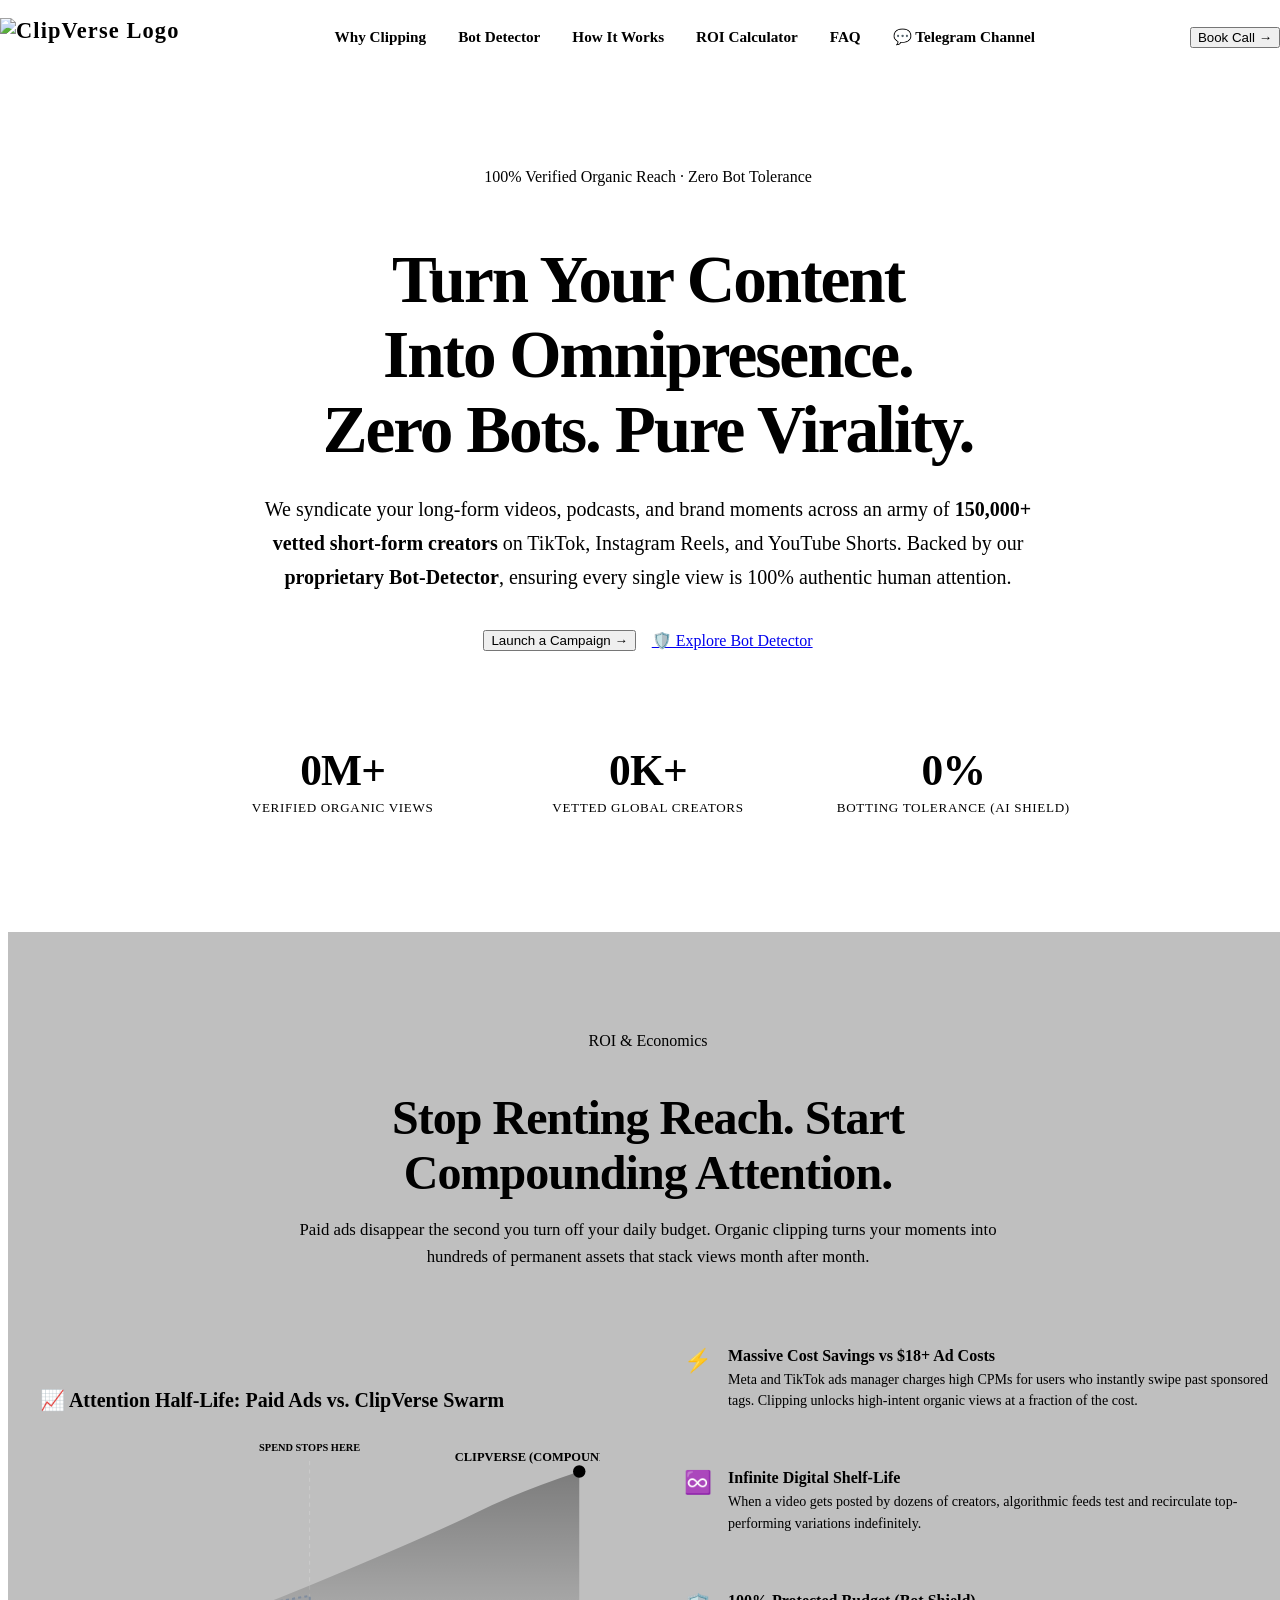
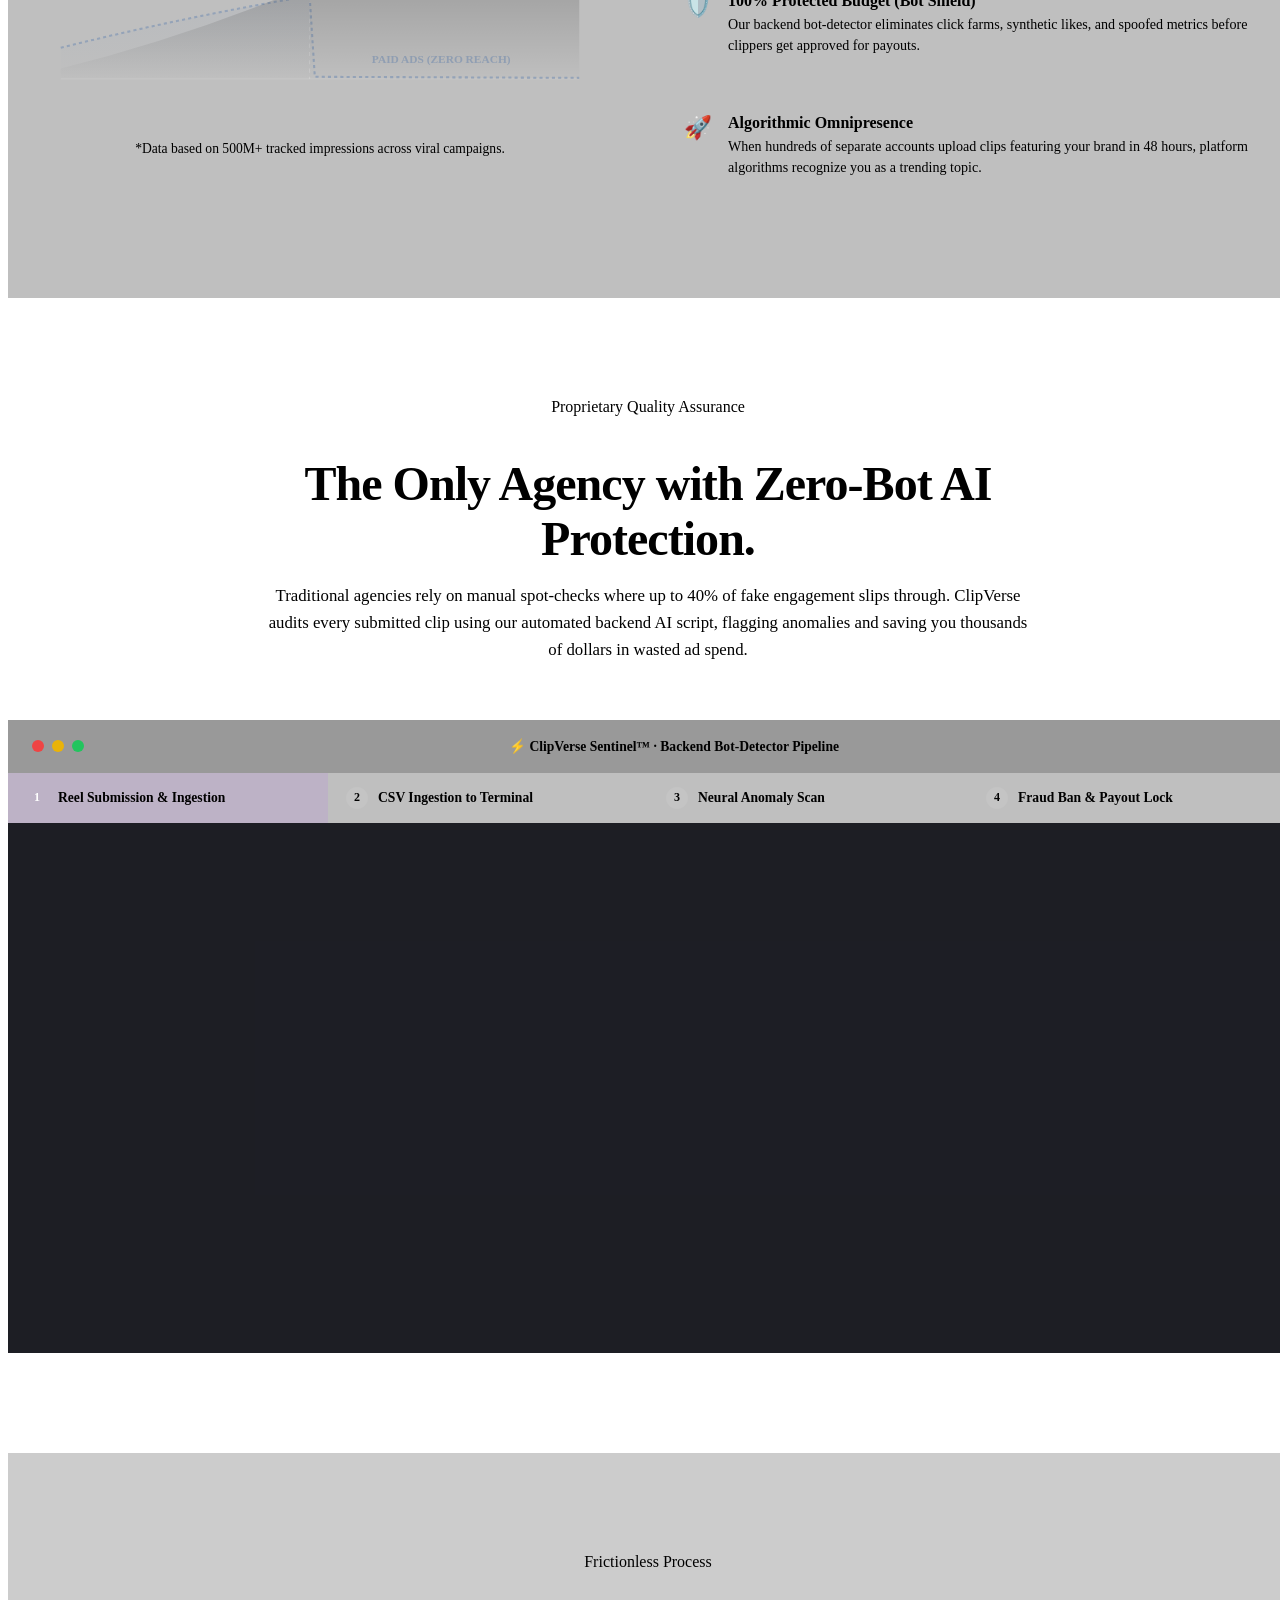
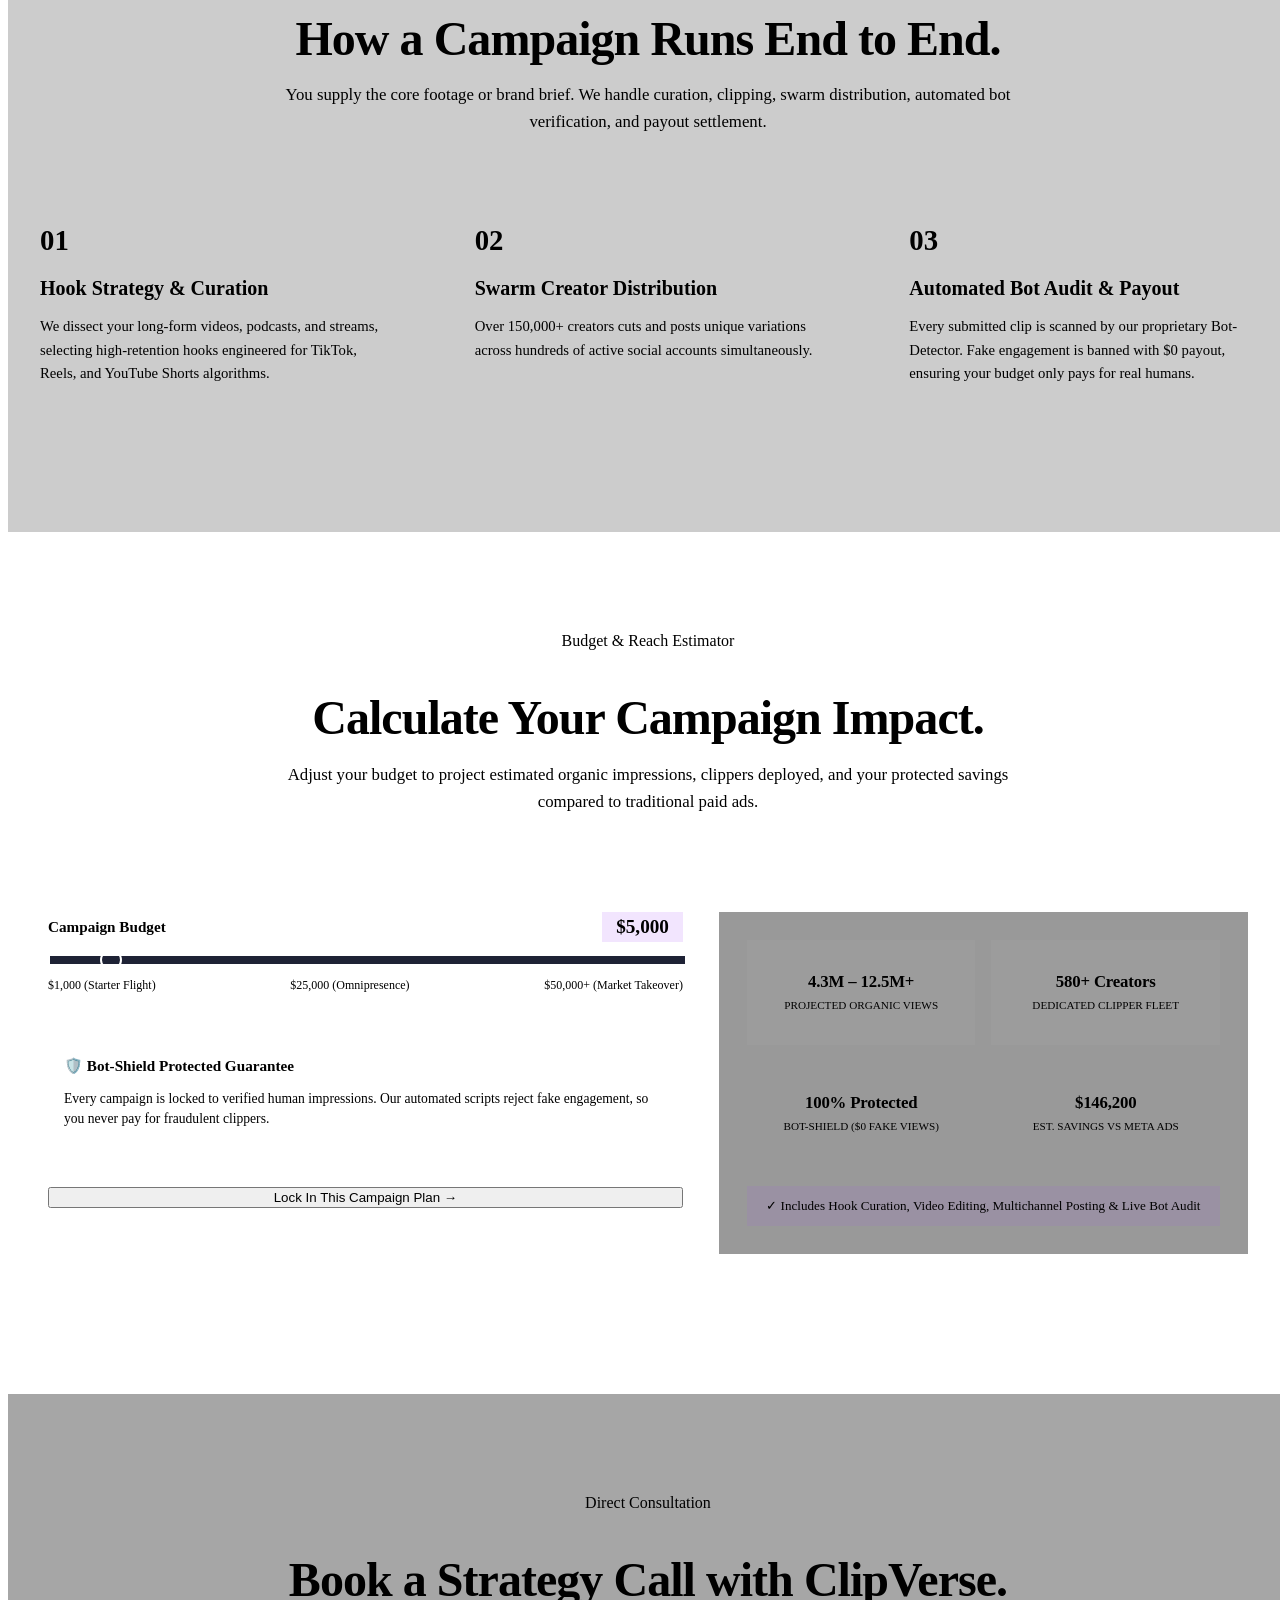
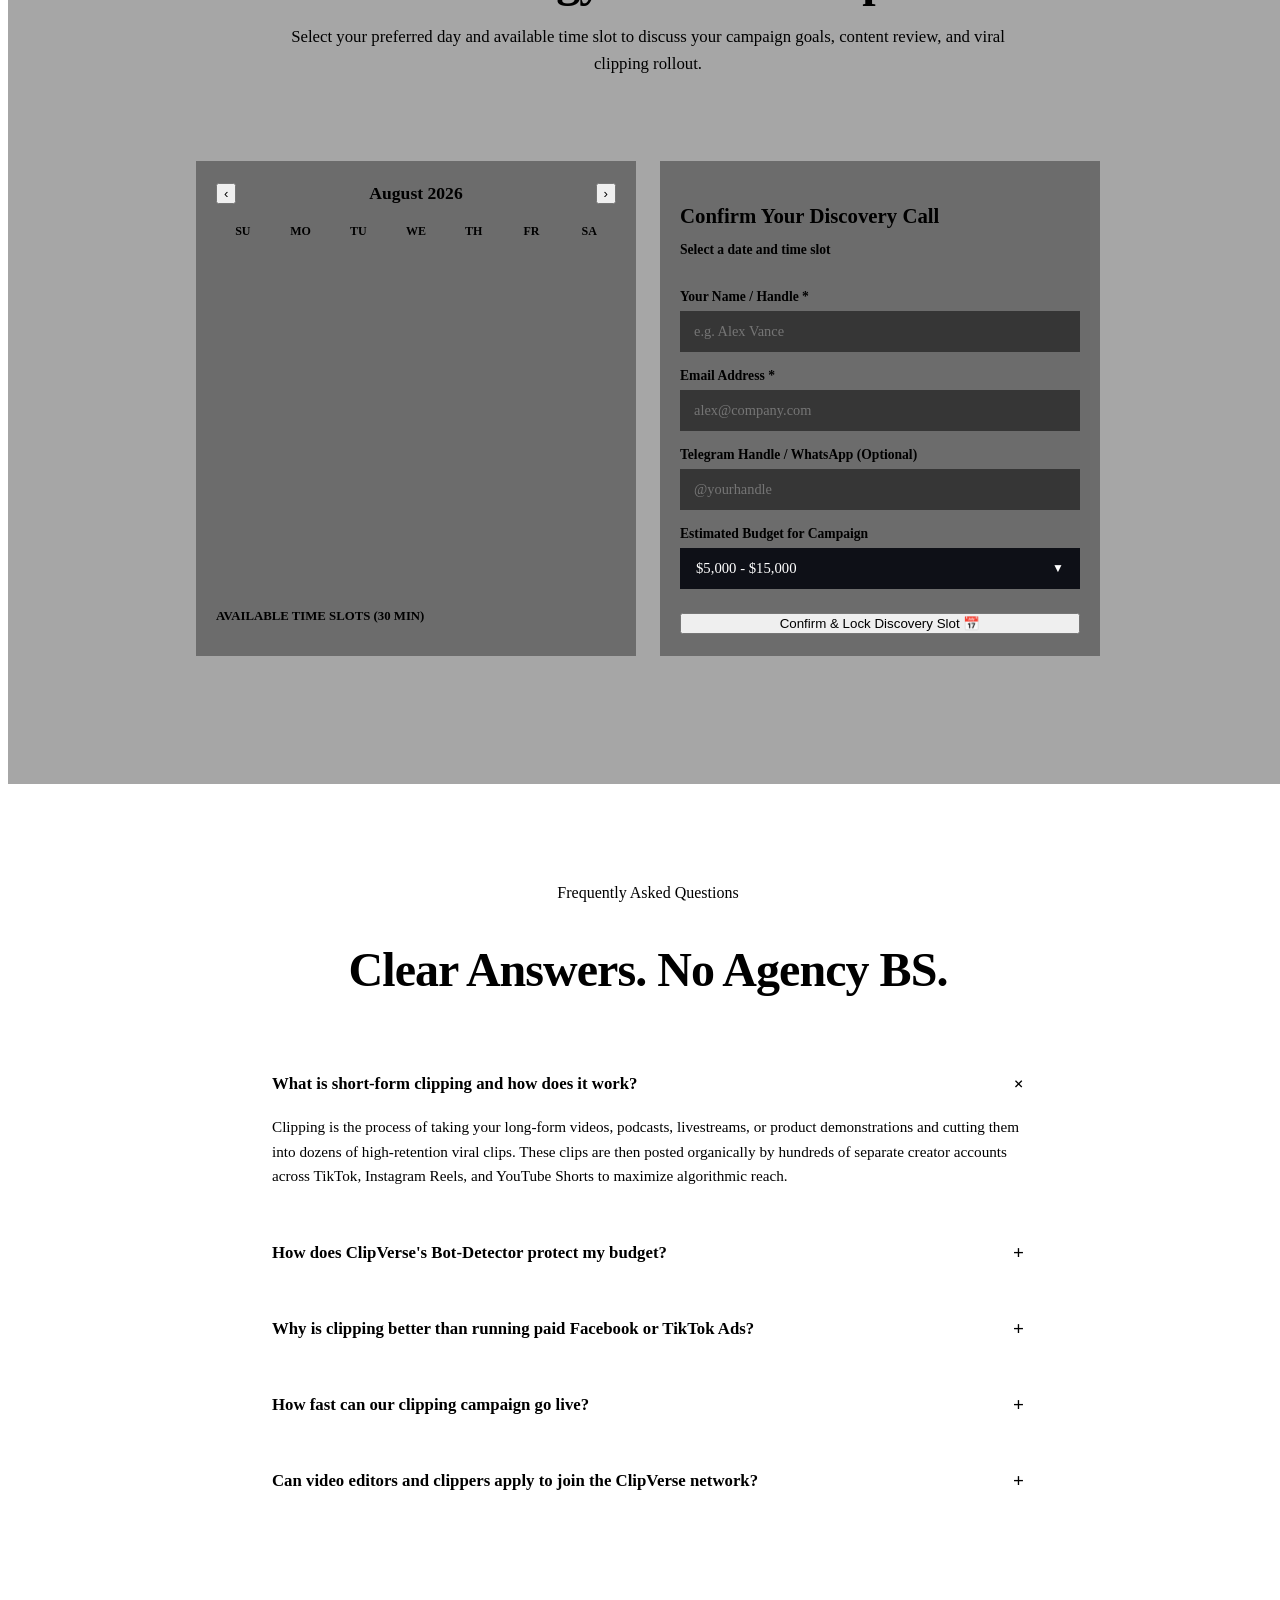
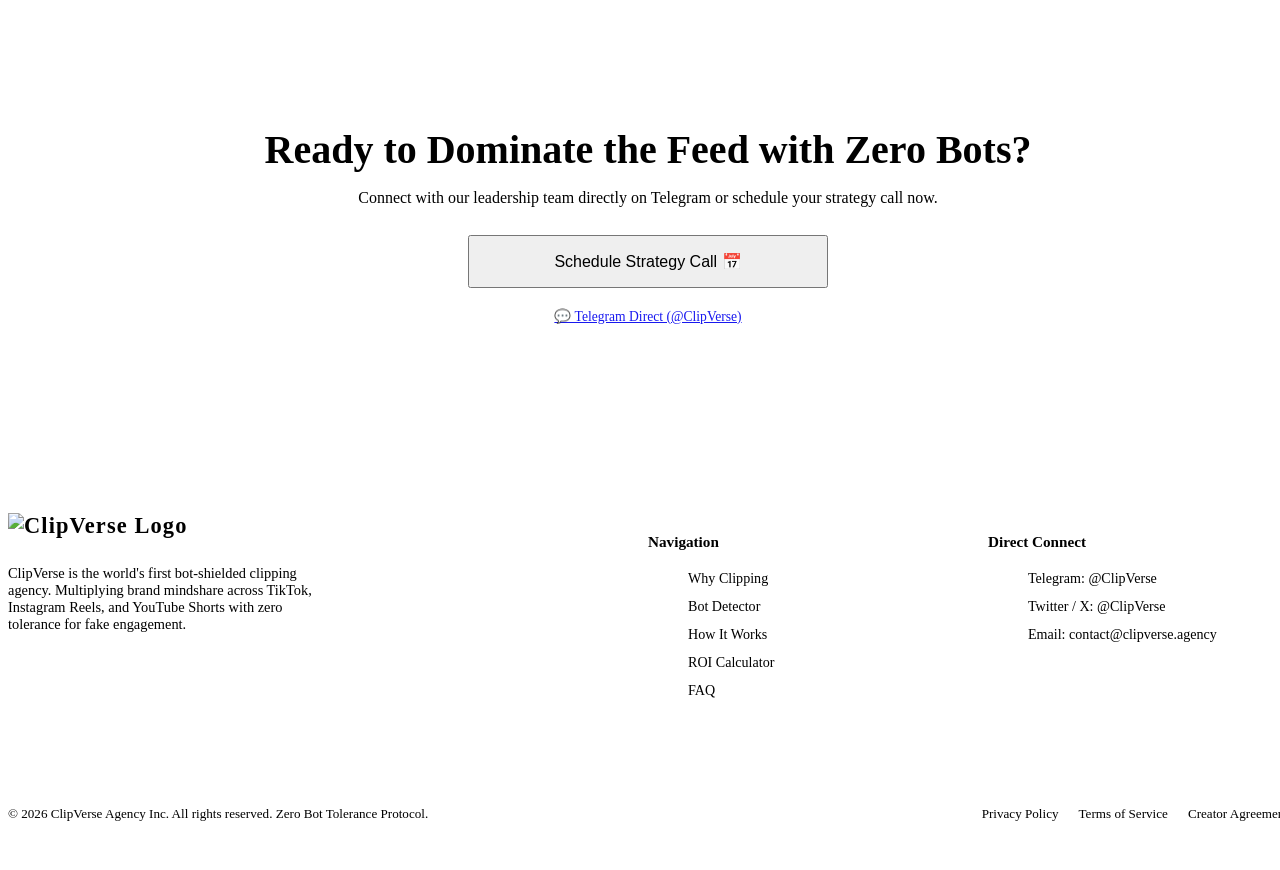
==== index.html @ fdb836ec "Desktop and IphoneSe responsive done." ====
<!DOCTYPE html>
<html lang="en" data-theme="violet">
<head>
  <meta charset="UTF-8">
  <meta name="viewport" content="width=device-width, initial-scale=1.0">
  <title>ClipVerse | Short-Form Clipping Agency · Zero Bot Tolerance</title>
  <meta name="description" content="ClipVerse is a premier short-form clipping agency distributing content at scale across 150,000+ creators. Backed by our automated Bot-Detector for 100% real organic reach.">
  <meta name="keywords" content="clipping agency, TikTok clipping, Instagram Reels clipping, short-form video marketing, viral content distribution, bot detector, ClipVerse">
  <link rel="icon" type="image/svg+xml" href="assets/favicon.svg">
  
  <!-- Open Graph / Social Meta -->
  <meta property="og:type" content="website">
  <meta property="og:title" content="ClipVerse | Short-Form Clipping Agency">
  <meta property="og:description" content="Scale your brand across millions of organic views on TikTok, Reels & Shorts. Zero bot tolerance with automated AI detection.">
  <meta property="og:image" content="assets/logo-clipverse-violet.svg">

  <!-- Stylesheets -->
  <link rel="stylesheet" href="css/main.css">
  <link rel="stylesheet" href="css/themes.css">
  <link rel="stylesheet" href="css/components.css">
  <link rel="stylesheet" href="css/responsive.css">

  <!-- Schema.org Structured Data -->
  <script type="application/ld+json">
  {
    "@context": "https://schema.org",
    "@type": "Organization",
    "name": "ClipVerse",
    "url": "https://clipverse.agency",
    "logo": "https://clipverse.agency/assets/logo-clipverse-violet.svg",
    "description": "Short-form video clipping agency powered by automated bot-detection algorithms.",
    "sameAs": [
      "https://t.me/ClipVerse",
      "https://x.com/ClipVerseAgency"
    ]
  }
  </script>
</head>
<body>

  <!-- Ambient Backdrop -->
  <div class="ambient-mesh" aria-hidden="true"></div>
  <div class="ambient-grid" aria-hidden="true"></div>

  <!-- Header & Navigation -->
  <header id="mainHeader" class="header">
    <div class="container nav-container">
      <a href="#top" class="brand-logo">
        <img src="assets/logo-clipverse-violet.svg" alt="ClipVerse Logo">
      </a>

      <!-- Desktop Nav Links -->
      <nav id="navLinks" class="nav-links">
        <a href="#why-clipping" class="nav-link">Why Clipping</a>
        <a href="#bot-detector" class="nav-link">Bot Detector</a>
        <a href="#how-it-works" class="nav-link">How It Works</a>
        <a href="#calculator" class="nav-link">ROI Calculator</a>
        <a href="#faq" class="nav-link">FAQ</a>
        <a href="https://t.me/ClipVerse" target="_blank" rel="noopener noreferrer" class="nav-link" style="color:var(--accent-light);">💬 Telegram Channel</a>
      </nav>

      <!-- Nav Actions -->
      <div class="nav-actions">
        <button type="button" class="btn btn-primary btn-sm open-scheduler-btn">
          <span>Book Call →</span>
        </button>

        <button id="mobileToggle" class="mobile-toggle" aria-label="Toggle navigation menu">☰</button>
      </div>
    </div>
  </header>

  <!-- Main Content -->
  <main id="top">

    <!-- 1. Hero Section -->
    <section class="hero-section">
      <div class="container hero-content">
        <div class="hero-eyebrow reveal">
          <span class="badge badge-bot-shield">
            <span class="pulse-dot"></span> 100% Verified Organic Reach · Zero Bot Tolerance
          </span>
        </div>

        <h1 class="hero-title reveal">
          Turn Your Content Into <span class="text-gradient">Omnipresence.</span><br>
          Zero Bots. Pure Virality.
        </h1>

        <p class="hero-subhead reveal">
          We syndicate your long-form videos, podcasts, and brand moments across an army of <strong>150,000+ vetted short-form creators</strong> on TikTok, Instagram Reels, and YouTube Shorts. Backed by our <strong>proprietary Bot-Detector</strong>, ensuring every single view is 100% authentic human attention.
        </p>

        <div class="hero-ctas reveal">
          <button type="button" class="btn btn-primary btn-lg open-scheduler-btn">
            <span>Launch a Campaign →</span>
          </button>
          <a href="#bot-detector" class="btn btn-secondary btn-lg">
            <span>🛡️ Explore Bot Detector</span>
          </a>
        </div>

        <!-- Live Metrics Strip -->
        <div class="stats-strip reveal">
          <div class="stat-item">
            <div class="stat-val" data-counter="500" data-suffix="M+">0M+</div>
            <div class="stat-lbl">Verified Organic Views</div>
          </div>
          <div class="stat-item">
            <div class="stat-val" data-counter="150" data-suffix="K+">0K+</div>
            <div class="stat-lbl">Vetted Global Creators</div>
          </div>
          <div class="stat-item">
            <div class="stat-val" style="color:var(--status-real);">0%</div>
            <div class="stat-lbl">Botting Tolerance (AI Shield)</div>
          </div>
        </div>
      </div>
    </section>

    <!-- 2. Why Clipping vs Paid Ads Compounding Comparison -->
    <section id="why-clipping" class="section" style="background: rgba(0, 0, 0, 0.25);">
      <div class="container">
        <div class="section-head reveal">
          <div class="section-eyebrow">
            <span class="badge badge-primary">ROI & Economics</span>
          </div>
          <h2 class="section-title">
            Stop Renting Reach. <span class="text-gradient">Start Compounding Attention.</span>
          </h2>
          <p class="section-desc">
            Paid ads disappear the second you turn off your daily budget. Organic clipping turns your moments into hundreds of permanent assets that stack views month after month.
          </p>
        </div>

        <div class="comparison-grid">
          <!-- Interactive SVG Chart -->
          <div class="glass-card comp-chart-card reveal">
            <h3 style="font-family:var(--font-display); font-size:1.25rem; margin-bottom:18px;">
              📈 Attention Half-Life: Paid Ads vs. ClipVerse Swarm
            </h3>
            
            <svg viewBox="0 0 540 280" width="100%" height="auto" aria-label="Clipping compounds over time while paid ads drop to zero after spend stops">
              <defs>
                <linearGradient id="chartClipGrad" x1="0" y1="0" x2="0" y2="1">
                  <stop offset="0%" stop-color="var(--accent-primary)" stop-opacity="0.35"/>
                  <stop offset="100%" stop-color="var(--accent-primary)" stop-opacity="0"/>
                </linearGradient>
                <linearGradient id="chartAdsGrad" x1="0" y1="0" x2="0" y2="1">
                  <stop offset="0%" stop-color="#94a3b8" stop-opacity="0.15"/>
                  <stop offset="100%" stop-color="#94a3b8" stop-opacity="0"/>
                </linearGradient>
              </defs>

              <!-- Grid line -->
              <line x1="20" y1="240" x2="520" y2="240" stroke="rgba(255,255,255,0.1)" stroke-width="1"/>
              
              <!-- Spend Stops Milestone -->
              <line x1="260" y1="30" x2="260" y2="240" stroke="rgba(255,255,255,0.2)" stroke-width="1" stroke-dasharray="4 4"/>
              <text x="260" y="20" text-anchor="middle" fill="var(--text-muted)" font-family="JetBrains Mono" font-size="10" font-weight="700">SPEND STOPS HERE</text>

              <!-- Paid Ads Path (Cliff Dropoff) -->
              <path d="M 20 210 Q 140 180 260 160 L 265 238 L 520 239" fill="none" stroke="#94a3b8" stroke-width="2" stroke-dasharray="3 3"/>
              <path d="M 20 240 L 20 210 Q 140 180 260 160 L 265 238 L 520 239 L 520 240 Z" fill="url(#chartAdsGrad)"/>
              <text x="320" y="225" fill="#94a3b8" font-family="JetBrains Mono" font-size="11" font-weight="700">PAID ADS (ZERO REACH)</text>

              <!-- ClipVerse Compounding Path -->
              <path d="M 20 230 Q 140 200 260 150 T 420 80 T 520 40" fill="none" stroke="var(--accent-light)" stroke-width="3.5" stroke-linecap="round"/>
              <path d="M 20 240 L 20 230 Q 140 200 260 150 T 420 80 T 520 40 L 520 240 Z" fill="url(#chartClipGrad)"/>
              <circle cx="520" cy="40" r="6" fill="var(--accent-light)"/>
              <text x="400" y="30" fill="var(--accent-light)" font-family="JetBrains Mono" font-size="12" font-weight="800">CLIPVERSE (COMPOUNDING)</text>
            </svg>

            <div style="margin-top:16px; font-size:0.85rem; color:var(--text-muted); text-align:center;">
              *Data based on 500M+ tracked impressions across viral campaigns.
            </div>
          </div>

          <!-- Feature Breakdown Points with Smooth Hover Effects -->
          <div class="comp-points-list reveal">
            <div class="comp-point-item">
              <div class="comp-point-icon">⚡</div>
              <div>
                <div class="comp-point-title">Massive Cost Savings vs $18+ Ad Costs</div>
                <div class="comp-point-desc">Meta and TikTok ads manager charges high CPMs for users who instantly swipe past sponsored tags. Clipping unlocks high-intent organic views at a fraction of the cost.</div>
              </div>
            </div>

            <div class="comp-point-item">
              <div class="comp-point-icon">♾️</div>
              <div>
                <div class="comp-point-title">Infinite Digital Shelf-Life</div>
                <div class="comp-point-desc">When a video gets posted by dozens of creators, algorithmic feeds test and recirculate top-performing variations indefinitely.</div>
              </div>
            </div>

            <div class="comp-point-item">
              <div class="comp-point-icon">🛡️</div>
              <div>
                <div class="comp-point-title">100% Protected Budget (Bot Shield)</div>
                <div class="comp-point-desc">Our backend bot-detector eliminates click farms, synthetic likes, and spoofed metrics before clippers get approved for payouts.</div>
              </div>
            </div>

            <div class="comp-point-item">
              <div class="comp-point-icon">🚀</div>
              <div>
                <div class="comp-point-title">Algorithmic Omnipresence</div>
                <div class="comp-point-desc">When hundreds of separate accounts upload clips featuring your brand in 48 hours, platform algorithms recognize you as a trending topic.</div>
              </div>
            </div>
          </div>
        </div>
      </div>
    </section>

    <!-- 3. Proprietary Bot-Detector Backend Pipeline Showcase -->
    <section id="bot-detector" class="section">
      <div class="container">
        <div class="section-head reveal">
          <div class="section-eyebrow">
            <span class="badge badge-primary">Proprietary Quality Assurance</span>
          </div>
          <h2 class="section-title">
            The Only Agency with <span class="text-gradient">Zero-Bot AI Protection.</span>
          </h2>
          <p class="section-desc">
            Traditional agencies rely on manual spot-checks where up to 40% of fake engagement slips through. ClipVerse audits every submitted clip using our automated backend AI script, flagging anomalies and saving you thousands of dollars in wasted ad spend.
          </p>
        </div>

        <!-- Interactive Backend Pipeline Visualizer Box -->
        <div class="bot-showcase-container reveal">
          <div class="showcase-header">
            <div class="window-dots">
              <span class="dot dot-red"></span>
              <span class="dot dot-yellow"></span>
              <span class="dot dot-green"></span>
            </div>

            <div style="font-family:var(--font-mono); font-size:0.85rem; font-weight:700; color:var(--text-muted);">
              ⚡ ClipVerse Sentinel™ · Backend Bot-Detector Pipeline
            </div>
            <div></div>
          </div>

          <!-- Step Progression Bar -->
          <div class="pipeline-steps-bar">
            <div class="step-node active" data-step="1">
              <span class="step-num">1</span>
              <span>Reel Submission & Ingestion</span>
            </div>
            <div class="step-node" data-step="2">
              <span class="step-num">2</span>
              <span>CSV Ingestion to Terminal</span>
            </div>
            <div class="step-node" data-step="3">
              <span class="step-num">3</span>
              <span>Neural Anomaly Scan</span>
            </div>
            <div class="step-node" data-step="4">
              <span class="step-num">4</span>
              <span>Fraud Ban & Payout Lock</span>
            </div>
          </div>

          <!-- Active Pipeline Viewport (Autoplay Engine: 3.5s / 5.5s) -->
          <div id="pipelineViewport" class="pipeline-viewport">
            <!-- Injected by js/bot-pipeline-demo.js -->
          </div>
        </div>
      </div>
    </section>

    <!-- 4. How It Works (3-Step Clear Funnel) -->
    <section id="how-it-works" class="section" style="background: rgba(0, 0, 0, 0.2);">
      <div class="container">
        <div class="section-head reveal">
          <div class="section-eyebrow">
            <span class="badge badge-primary">Frictionless Process</span>
          </div>
          <h2 class="section-title">
            How a Campaign <span class="text-gradient">Runs End to End.</span>
          </h2>
          <p class="section-desc">
            You supply the core footage or brand brief. We handle curation, clipping, swarm distribution, automated bot verification, and payout settlement.
          </p>
        </div>

        <div style="display:grid; grid-template-columns:repeat(auto-fit, minmax(280px, 1fr)); gap:24px;" class="reveal">
          <div class="glass-card" style="padding:32px;">
            <div style="font-family:var(--font-mono); font-size:1.8rem; font-weight:900; color:var(--accent-light); margin-bottom:14px;">01</div>
            <h3 style="font-family:var(--font-display); font-size:1.25rem; margin-bottom:10px;">Hook Strategy & Curation</h3>
            <p class="text-muted" style="font-size:0.92rem; line-height:1.6;">
              We dissect your long-form videos, podcasts, and streams, selecting high-retention hooks engineered for TikTok, Reels, and YouTube Shorts algorithms.
            </p>
          </div>

          <div class="glass-card" style="padding:32px;">
            <div style="font-family:var(--font-mono); font-size:1.8rem; font-weight:900; color:var(--accent-light); margin-bottom:14px;">02</div>
            <h3 style="font-family:var(--font-display); font-size:1.25rem; margin-bottom:10px;">Swarm Creator Distribution</h3>
            <p class="text-muted" style="font-size:0.92rem; line-height:1.6;">
              Over 150,000+ creators cuts and posts unique variations across hundreds of active social accounts simultaneously.
            </p>
          </div>

          <div class="glass-card" style="padding:32px;">
            <div style="font-family:var(--font-mono); font-size:1.8rem; font-weight:900; color:var(--status-real); margin-bottom:14px;">03</div>
            <h3 style="font-family:var(--font-display); font-size:1.25rem; margin-bottom:10px;">Automated Bot Audit & Payout</h3>
            <p class="text-muted" style="font-size:0.92rem; line-height:1.6;">
              Every submitted clip is scanned by our proprietary Bot-Detector. Fake engagement is banned with $0 payout, ensuring your budget only pays for real humans.
            </p>
          </div>
        </div>
      </div>
    </section>

    <!-- 5. Interactive Campaign ROI & Fleet Calculator -->
    <section id="calculator" class="section">
      <div class="container">
        <div class="section-head reveal">
          <div class="section-eyebrow">
            <span class="badge badge-primary">Budget & Reach Estimator</span>
          </div>
          <h2 class="section-title">
            Calculate Your <span class="text-gradient">Campaign Impact.</span>
          </h2>
          <p class="section-desc">
            Adjust your budget to project estimated organic impressions, clippers deployed, and your protected savings compared to traditional paid ads.
          </p>
        </div>

        <div class="calculator-card reveal">
          <div class="calc-controls">
            <div class="slider-group">
              <div class="slider-label-row">
                <span class="slider-title">Campaign Budget</span>
                <span id="budgetValue" class="slider-val-bubble">$5,000</span>
              </div>
              <input type="range" id="budgetSlider" class="custom-range" min="1000" max="50000" step="500" value="5000">
              <div style="display:flex; justify-content:space-between; font-size:0.75rem; color:var(--text-dim); font-family:var(--font-mono);">
                <span>$1,000 (Starter Flight)</span>
                <span>$25,000 (Omnipresence)</span>
                <span>$50,000+ (Market Takeover)</span>
              </div>
            </div>

            <div style="padding:16px; background:rgba(255,255,255,0.02); border:1px solid var(--border-subtle); border-radius:var(--radius-md);">
              <h4 style="font-family:var(--font-display); font-size:0.95rem; margin-bottom:8px;">
                🛡️ Bot-Shield Protected Guarantee
              </h4>
              <p class="text-muted" style="font-size:0.85rem; line-height:1.5;">
                Every campaign is locked to verified human impressions. Our automated scripts reject fake engagement, so you never pay for fraudulent clippers.
              </p>
            </div>

            <button type="button" id="calcLockBtn" class="btn btn-primary btn-lg">
              <span>Lock In This Campaign Plan →</span>
            </button>
          </div>

          <!-- Dynamic Results Dashboard (No Layout Shift) -->
          <div class="calc-results-panel">
            <div class="calc-metrics-grid">
              <div class="calc-metric-box">
                <div id="calcMetricViews" class="calc-metric-val" style="color:var(--accent-light);">4.3M – 12.5M+</div>
                <div class="calc-metric-lbl">Projected Organic Views</div>
              </div>
              <div class="calc-metric-box">
                <div id="calcMetricCreators" class="calc-metric-val">580+ Creators</div>
                <div class="calc-metric-lbl">Dedicated Clipper Fleet</div>
              </div>
              <div class="calc-metric-box highlight">
                <div id="calcMetricProtection" class="calc-metric-val" style="color:var(--status-real);">100% Protected</div>
                <div class="calc-metric-lbl">Bot-Shield ($0 Fake Views)</div>
              </div>
              <div class="calc-metric-box highlight">
                <div id="calcMetricSavings" class="calc-metric-val" style="color:var(--status-real);">$146,200</div>
                <div class="calc-metric-lbl">Est. Savings vs Meta Ads</div>
              </div>
            </div>

            <div style="padding:12px 16px; background:rgba(168,85,247,0.1); border:1px solid var(--border-card); border-radius:var(--radius-sm); font-size:0.82rem; color:var(--accent-light); text-align:center; font-family:var(--font-mono);">
              ✓ Includes Hook Curation, Video Editing, Multichannel Posting & Live Bot Audit
            </div>
          </div>
        </div>
      </div>
    </section>

    <!-- 6. Customizable Strategy Meeting Scheduler -->
    <section id="scheduler" class="section" style="background: rgba(0, 0, 0, 0.35);">
      <div class="container">
        <div class="section-head reveal">
          <div class="section-eyebrow">
            <span class="badge badge-primary">Direct Consultation</span>
          </div>
          <h2 class="section-title">
            Book a Strategy Call with <span class="text-gradient">ClipVerse.</span>
          </h2>
          <p class="section-desc">
            Select your preferred day and available time slot to discuss your campaign goals, content review, and viral clipping rollout.
          </p>
        </div>

        <div class="scheduler-wrapper allow-overflow reveal">
          <!-- Calendar & Slots -->
          <div class="calendar-card">
            <!-- Step 1: Select Date -->
            <div id="pageDateStep" class="wizard-step">
              <div class="step-indicator-mob">
                <span class="badge badge-primary">Step 1 of 3: Select Date</span>
              </div>
              <div class="cal-header">
                <button id="prevMonth" type="button" class="btn btn-secondary btn-sm">‹</button>
                <div id="calMonthName" class="cal-month">August 2026</div>
                <button id="nextMonth" type="button" class="btn btn-secondary btn-sm">›</button>
              </div>

              <!-- Calendar Weekday Header -->
              <div class="cal-weekdays-row">
                <div class="day-header">Su</div>
                <div class="day-header">Mo</div>
                <div class="day-header">Tu</div>
                <div class="day-header">We</div>
                <div class="day-header">Th</div>
                <div class="day-header">Fr</div>
                <div class="day-header">Sa</div>
              </div>

              <!-- Calendar Days Grid (Pure 42 Cells Matrix) -->
              <div id="calDaysGrid" class="cal-days-grid">
                <!-- Populated by scheduler.js -->
              </div>
            </div>

            <!-- Step 2: Select Time Slot -->
            <div id="pageTimeStep" class="wizard-step" style="border-top:1px solid var(--border-subtle); padding-top:16px;">
              <div class="step-nav-mob">
                <button id="pageBackToDate" type="button" class="btn btn-secondary btn-xs">← Change Date</button>
                <span id="mobDatePillPage" class="badge badge-bot-shield" style="font-size:0.75rem;">August 2026</span>
              </div>
              <div style="font-family:var(--font-mono); font-size:0.8rem; font-weight:700; color:var(--text-dim); margin-bottom:10px; text-transform:uppercase;">
                Available Time Slots (30 min)
              </div>
              <div id="slotsContainer" class="slots-grid">
                <!-- Populated by scheduler.js -->
              </div>
            </div>
          </div>

          <!-- Step 3 / Right Column: Intake Form -->
          <div id="pageFormStep" class="wizard-step allow-overflow">
            <div id="bookingSuccessCard" class="glass-card allow-overflow">
              <div class="step-nav-mob" style="margin-bottom:12px;">
                <button id="pageBackToTime" type="button" class="btn btn-secondary btn-xs">← Change Time</button>
              </div>
              <div style="margin-bottom:18px;">
                <h3 style="font-family:var(--font-display); font-size:1.3rem; margin-bottom:4px;">
                  Confirm Your Discovery Call
                </h3>
                <p id="selectedDateSummary" class="text-mono" style="font-size:0.85rem; color:var(--accent-light); font-weight:700;">
                  Select a date and time slot
                </p>
              </div>

              <form id="bookingForm" class="booking-form">
                <div class="form-group">
                  <label class="form-label" for="bookName">Your Name / Handle *</label>
                  <input type="text" id="bookName" class="form-input" placeholder="e.g. Alex Vance" required>
                </div>

                <div class="form-group">
                  <label class="form-label" for="bookEmail">Email Address *</label>
                  <input type="email" id="bookEmail" class="form-input" placeholder="alex@company.com" required>
                </div>

                <div class="form-group">
                  <label class="form-label" for="bookTelegram">Telegram Handle / WhatsApp (Optional)</label>
                  <input type="text" id="bookTelegram" class="form-input" placeholder="@yourhandle">
                </div>

                <div class="form-group">
                  <label class="form-label">Estimated Budget for Campaign</label>
                  <!-- Custom Dark Glassmorphism Dropdown with Smooth Scroll -->
                  <div class="custom-select-box">
                    <div class="custom-select-trigger">
                      <span class="select-value-text">$5,000 - $15,000</span>
                      <span class="dropdown-arrow">▼</span>
                    </div>
                    <div class="custom-options-list">
                      <div class="custom-option" data-value="$1,000 - $2,500">$1,000 - $2,500</div>
                      <div class="custom-option" data-value="$2,500 - $5,000">$2,500 - $5,000</div>
                      <div class="custom-option selected" data-value="$5,000 - $15,000">$5,000 - $15,000</div>
                      <div class="custom-option" data-value="$15,000 - $30,000">$15,000 - $30,000</div>
                      <div class="custom-option" data-value="$30,000+ (Full Omnipresence)">$30,000+ (Full Omnipresence)</div>
                    </div>
                    <input type="hidden" class="custom-select-input" value="$5,000 - $15,000">
                  </div>
                </div>

                <button type="submit" class="btn btn-primary btn-lg" style="margin-top:8px;">
                  <span>Confirm & Lock Discovery Slot 📅</span>
                </button>
              </form>
            </div>
          </div>
        </div>
      </div>
    </section>

    <!-- 7. FAQ Accordion -->
    <section id="faq" class="section">
      <div class="container">
        <div class="section-head reveal">
          <div class="section-eyebrow">
            <span class="badge badge-primary">Frequently Asked Questions</span>
          </div>
          <h2 class="section-title">
            Clear Answers. <span class="text-gradient">No Agency BS.</span>
          </h2>
        </div>

        <div class="faq-list reveal">
          <div class="faq-item active">
            <div class="faq-question">
              <span>What is short-form clipping and how does it work?</span>
              <span class="faq-icon">+</span>
            </div>
            <div class="faq-answer">
              Clipping is the process of taking your long-form videos, podcasts, livestreams, or product demonstrations and cutting them into dozens of high-retention viral clips. These clips are then posted organically by hundreds of separate creator accounts across TikTok, Instagram Reels, and YouTube Shorts to maximize algorithmic reach.
            </div>
          </div>

          <div class="faq-item">
            <div class="faq-question">
              <span>How does ClipVerse's Bot-Detector protect my budget?</span>
              <span class="faq-icon">+</span>
            </div>
            <div class="faq-answer">
              In standard clipping agencies, rogue clippers often buy fake views or bot comments to hit payout thresholds. ClipVerse runs a custom automated Bot-Detector on our backend that evaluates behavioral vectors including velocity curves, account age distribution, watch-time telemetry, and IP clustering. Any clip with synthetic engagement is flagged and banned before any payment is disbursed.
            </div>
          </div>

          <div class="faq-item">
            <div class="faq-question">
              <span>Why is clipping better than running paid Facebook or TikTok Ads?</span>
              <span class="faq-icon">+</span>
            </div>
            <div class="faq-answer">
              Paid ads stop delivering impressions the exact moment you turn off your daily ad spend. Furthermore, modern audiences routinely scroll past sponsored ads. Clipping creates permanent organic assets distributed across independent creator accounts that compound views over months.
            </div>
          </div>

          <div class="faq-item">
            <div class="faq-question">
              <span>How fast can our clipping campaign go live?</span>
              <span class="faq-icon">+</span>
            </div>
            <div class="faq-answer">
              Most campaigns can launch within 24 to 48 hours after our discovery strategy call. Once we approve your hook angles and brand guardrails, clips are distributed to our creator fleet immediately.
            </div>
          </div>

          <div class="faq-item">
            <div class="faq-question">
              <span>Can video editors and clippers apply to join the ClipVerse network?</span>
              <span class="faq-icon">+</span>
            </div>
            <div class="faq-answer">
              Yes! We are always screening talented short-form video editors. You can apply directly through our Telegram or Whop community to get onboarded into paid campaign flights.
            </div>
          </div>
        </div>
      </div>
    </section>

    <!-- 8. Fast Contact & Social Connect Bar -->
    <section class="section" style="padding-top:40px; padding-bottom:60px;">
      <div class="container">
        <div class="glass-card reveal" style="padding:40px 20px; text-align:center; background:radial-gradient(circle at center, var(--accent-glow) 0%, rgba(18,20,32,0.8) 70%);">
          <h2 style="font-family:var(--font-display); font-size:clamp(1.75rem, 3.5vw, 2.5rem); font-weight:800; margin-bottom:12px;">
            Ready to Dominate the Feed with <span class="text-gradient">Zero Bots?</span>
          </h2>
          <p class="text-muted" style="max-width:600px; margin-inline:auto; margin-bottom:28px;">
            Connect with our leadership team directly on Telegram or schedule your strategy call now.
          </p>
          <div style="display:flex; flex-direction:column; align-items:center; justify-content:center; gap:12px; max-width:360px; margin-inline:auto;">
            <button type="button" class="btn btn-primary btn-lg open-scheduler-btn" style="width:100%; padding:15px 24px; font-size:1rem;">
              <span>Schedule Strategy Call 📅</span>
            </button>
            <a href="https://t.me/ClipVerse" target="_blank" rel="noopener noreferrer" class="btn btn-secondary btn-sm" style="width:auto; padding:8px 18px; font-size:0.85rem; opacity:0.9;">
              <span>💬 Telegram Direct (@ClipVerse)</span>
            </a>
          </div>
        </div>
      </div>
    </section>

  </main>

  <!-- Footer -->
  <footer class="footer">
    <div class="container">
      <div class="footer-grid">
        <div class="footer-brand">
          <a href="#top" class="brand-logo">
            <img src="assets/logo-clipverse-violet.svg" alt="ClipVerse Logo">
          </a>
          <p>
            ClipVerse is the world's first bot-shielded clipping agency. Multiplying brand mindshare across TikTok, Instagram Reels, and YouTube Shorts with zero tolerance for fake engagement.
          </p>
        </div>

        <div>
          <h4 class="footer-col-title">Navigation</h4>
          <ul class="footer-links">
            <li><a href="#why-clipping">Why Clipping</a></li>
            <li><a href="#bot-detector">Bot Detector</a></li>
            <li><a href="#how-it-works">How It Works</a></li>
            <li><a href="#calculator">ROI Calculator</a></li>
            <li><a href="#faq">FAQ</a></li>
          </ul>
        </div>

        <div>
          <h4 class="footer-col-title">Direct Connect</h4>
          <ul class="footer-links">
            <li><a href="https://t.me/ClipVerse" target="_blank">Telegram: @ClipVerse</a></li>
            <li><a href="https://x.com/ClipVerseAgency" target="_blank">Twitter / X: @ClipVerse</a></li>
            <li><a href="mailto:contact@clipverse.agency">Email: contact@clipverse.agency</a></li>
          </ul>
        </div>
      </div>

      <div class="footer-bottom">
        <div>&copy; 2026 ClipVerse Agency Inc. All rights reserved. Zero Bot Tolerance Protocol.</div>
        <div style="display:flex; gap:20px;">
          <a href="#" style="color:var(--text-dim); text-decoration:none;">Privacy Policy</a>
          <a href="#" style="color:var(--text-dim); text-decoration:none;">Terms of Service</a>
          <a href="#" style="color:var(--text-dim); text-decoration:none;">Creator Agreement</a>
        </div>
      </div>
    </div>
  </footer>

  <!-- Modal Booking Scheduler (Synchronized with Interactive Calendar) -->
  <div id="schedulerModal" class="modal-overlay">
    <div class="modal-card allow-overflow">
      <button type="button" class="modal-close-btn close-modal-btn" aria-label="Close modal">&times;</button>
      <div id="modalIntroHeader" class="modal-intro-header" style="margin-bottom:16px; text-align:center;">
        <span class="badge badge-primary" style="margin-bottom:8px;">Direct Discovery Call</span>
        <h3 style="font-family:var(--font-display); font-size:1.5rem; font-weight:800; margin-bottom:4px;">
          Launch Your <span class="text-gradient">ClipVerse Campaign</span>
        </h3>
        <p class="text-muted" style="font-size:0.86rem;">
          Connect directly with our founders to map your distribution strategy and secure clippers.
        </p>
      </div>

      <div class="scheduler-wrapper allow-overflow" style="padding:0; border:none; background:transparent;">
        <!-- Modal Calendar Widget -->
        <div class="calendar-card">
          <!-- Step 1: Select Date -->
          <div id="modalDateStep" class="wizard-step">
            <div class="step-indicator-mob">
              <span class="badge badge-primary">Step 1 of 3: Select Date</span>
            </div>
            <div class="cal-header">
              <button id="modalPrevMonth" type="button" class="btn btn-secondary btn-sm">‹</button>
              <div id="modalCalMonthName" class="cal-month">August 2026</div>
              <button id="modalNextMonth" type="button" class="btn btn-secondary btn-sm">›</button>
            </div>
            <!-- Calendar Weekday Header -->
            <div class="cal-weekdays-row">
              <div class="day-header">Su</div>
              <div class="day-header">Mo</div>
              <div class="day-header">Tu</div>
              <div class="day-header">We</div>
              <div class="day-header">Th</div>
              <div class="day-header">Fr</div>
              <div class="day-header">Sa</div>
            </div>
            <!-- Calendar Days Grid (Pure 42 Cells Matrix) -->
            <div id="modalCalDaysGrid" class="cal-days-grid">
              <!-- Populated by scheduler.js -->
            </div>
          </div>

          <!-- Step 2: Select Time Slot -->
          <div id="modalTimeStep" class="wizard-step" style="border-top:1px solid var(--border-subtle); padding-top:14px;">
            <div class="step-nav-mob">
              <button id="modalBackToDate" type="button" class="btn btn-secondary btn-xs">← Change Date</button>
              <span id="mobDatePillModal" class="badge badge-bot-shield" style="font-size:0.75rem;">August 2026</span>
            </div>
            <div style="font-family:var(--font-mono); font-size:0.75rem; font-weight:700; color:var(--text-dim); margin-bottom:8px; text-transform:uppercase;">
              Available Time Slots (30 min)
            </div>
            <div id="modalSlotsContainer" class="slots-grid">
              <!-- Populated by scheduler.js -->
            </div>
          </div>
        </div>

        <!-- Step 3: Intake Form -->
        <div id="modalFormStep" class="wizard-step allow-overflow">
          <div id="modalBookingCard" class="glass-card allow-overflow">
            <div class="step-nav-mob" style="margin-bottom:12px;">
              <button id="modalBackToTime" type="button" class="btn btn-secondary btn-xs">← Change Time</button>
            </div>
            <div style="margin-bottom:14px;">
              <h4 style="font-family:var(--font-display); font-size:1.15rem; margin-bottom:4px;">
                Session Details
              </h4>
              <p id="modalSelectedDateSummary" class="text-mono" style="font-size:0.82rem; color:var(--accent-light); font-weight:700;">
                Select a date and time
              </p>
            </div>

            <form id="modalBookingForm" class="booking-form">
              <div class="form-group">
                <label class="form-label" for="modalBookName">Your Name / Handle *</label>
                <input type="text" id="modalBookName" class="form-input" placeholder="e.g. Alex Vance" required>
              </div>
              <div class="form-group">
                <label class="form-label" for="modalBookEmail">Email Address *</label>
                <input type="email" id="modalBookEmail" class="form-input" placeholder="alex@company.com" required>
              </div>
              <div class="form-group">
                <label class="form-label" for="modalBookTelegram">Telegram Handle / WhatsApp</label>
                <input type="text" id="modalBookTelegram" class="form-input" placeholder="@yourhandle">
              </div>
              <div class="form-group">
                <label class="form-label">Estimated Budget for Campaign</label>
                <!-- Custom Dropdown Widget in Modal -->
                <div class="custom-select-box">
                  <div class="custom-select-trigger">
                    <span class="select-value-text">$5,000 - $15,000</span>
                    <span class="dropdown-arrow">▼</span>
                  </div>
                  <div class="custom-options-list">
                    <div class="custom-option" data-value="$1,000 - $2,500">$1,000 - $2,500</div>
                    <div class="custom-option" data-value="$2,500 - $5,000">$2,500 - $5,000</div>
                    <div class="custom-option selected" data-value="$5,000 - $15,000">$5,000 - $15,000</div>
                    <div class="custom-option" data-value="$15,000 - $30,000">$15,000 - $30,000</div>
                    <div class="custom-option" data-value="$30,000+ (Full Omnipresence)">$30,000+ (Full Omnipresence)</div>
                  </div>
                  <input type="hidden" class="custom-select-input" value="$5,000 - $15,000">
                </div>
              </div>
              <button type="submit" class="btn btn-primary btn-lg" style="width:100%; margin-top:8px;">
                Confirm & Book Call 🚀
              </button>
            </form>
          </div>
        </div>
      </div>
    </div>
  </div>

  <!-- Scripts -->
  <script src="js/bot-pipeline-demo.js"></script>
  <script src="js/calculator.js"></script>
  <script src="js/scheduler.js"></script>
  <script src="js/app.js"></script>
</body>
</html>
---- css/components.css ----
/* ==========================================================================
   ClipVerse - Components Stylesheet (Clean, Performant & Synchronized)
   ========================================================================== */

/* --------------------------------------------------------------------------
   1. Header & Navigation
   -------------------------------------------------------------------------- */
.header {
  position: fixed;
  top: 0;
  left: 0;
  right: 0;
  z-index: 100;
  padding: 18px 0;
  transition: padding var(--transition-normal), background var(--transition-normal);
}

.header.scrolled {
  background: var(--bg-glass);
  backdrop-filter: blur(16px);
  -webkit-backdrop-filter: blur(16px);
  border-bottom: 1px solid var(--border-subtle);
  padding: 12px 0;
  box-shadow: 0 10px 30px rgba(0, 0, 0, 0.6);
}

.nav-container {
  display: flex;
  align-items: center;
  justify-content: space-between;
  gap: 32px;
}

.brand-logo {
  display: flex;
  align-items: center;
  gap: 12px;
  text-decoration: none;
  color: var(--text-main);
  font-family: var(--font-display);
  font-size: 1.4rem;
  font-weight: 800;
  letter-spacing: 0.05em;
  white-space: nowrap;
  flex-shrink: 0;
  transition: transform var(--transition-fast);
}

.brand-logo:hover {
  transform: scale(1.02);
}

.brand-logo img {
  height: 38px;
  width: auto;
  filter: drop-shadow(0 0 10px var(--accent-glow));
}

.nav-links {
  display: flex;
  align-items: center;
  gap: 32px;
  list-style: none;
  white-space: nowrap;
}

.nav-link {
  color: var(--text-muted);
  text-decoration: none;
  font-size: 0.95rem;
  font-weight: 600;
  white-space: nowrap;
  transition: color var(--transition-fast);
  position: relative;
}

.nav-link:hover, .nav-link.active {
  color: var(--text-main);
}

.nav-link::after {
  content: '';
  position: absolute;
  bottom: -4px;
  left: 0;
  width: 0;
  height: 2px;
  background: var(--accent-primary);
  box-shadow: 0 0 8px var(--accent-primary);
  transition: width var(--transition-fast);
}

.nav-link:hover::after {
  width: 100%;
}

.nav-actions {
  display: flex;
  align-items: center;
  gap: 16px;
  white-space: nowrap;
  flex-shrink: 0;
}

.mobile-toggle {
  display: none;
  background: transparent;
  border: 1px solid var(--border-subtle);
  color: var(--text-main);
  padding: 8px 12px;
  border-radius: var(--radius-sm);
  cursor: pointer;
  font-size: 1.2rem;
}

/* --------------------------------------------------------------------------
   2. Hero Section
   -------------------------------------------------------------------------- */
.hero-section {
  padding-top: 160px;
  padding-bottom: 80px;
  text-align: center;
  position: relative;
  overflow: hidden;
}

.hero-content {
  max-width: 960px;
  margin-inline: auto;
}

.hero-eyebrow {
  margin-bottom: 24px;
}

.hero-title {
  font-family: var(--font-display);
  font-size: clamp(2.4rem, 5.5vw, 4.2rem);
  font-weight: 900;
  line-height: 1.12;
  letter-spacing: -0.03em;
  margin-bottom: 24px;
  text-wrap: balance;
}

.hero-subhead {
  font-size: clamp(1.05rem, 2vw, 1.25rem);
  color: var(--text-muted);
  line-height: 1.7;
  max-width: 780px;
  margin-inline: auto;
  margin-bottom: 36px;
}

.hero-ctas {
  display: flex;
  align-items: center;
  justify-content: center;
  gap: 16px;
  flex-wrap: wrap;
  margin-bottom: 60px;
}

/* Live Stats Strip (3-Col Grid) */
.stats-strip {
  display: grid;
  grid-template-columns: repeat(3, 1fr);
  gap: 20px;
  padding: 24px 32px;
  background: var(--bg-card);
  border: 1px solid var(--border-card);
  border-radius: var(--radius-lg);
  backdrop-filter: blur(12px);
  -webkit-backdrop-filter: blur(12px);
  margin-top: 20px;
}

.stat-item {
  text-align: center;
  padding: 12px;
  position: relative;
}

.stat-item:not(:last-child)::after {
  content: '';
  position: absolute;
  right: 0;
  top: 20%;
  bottom: 20%;
  width: 1px;
  background: var(--border-subtle);
}

.stat-val {
  font-family: var(--font-display);
  font-size: clamp(1.9rem, 3.4vw, 2.8rem);
  font-weight: 900;
  color: var(--text-highlight);
  letter-spacing: -0.02em;
  line-height: 1.1;
  margin-bottom: 6px;
}

.stat-lbl {
  font-family: var(--font-mono);
  font-size: 0.82rem;
  color: var(--text-muted);
  text-transform: uppercase;
  letter-spacing: 0.05em;
}

/* --------------------------------------------------------------------------
   3. Section Common Header
   -------------------------------------------------------------------------- */
.section {
  padding: 100px 0;
  position: relative;
}

.section-head {
  text-align: center;
  max-width: 760px;
  margin-inline: auto;
  margin-bottom: 56px;
}

.section-eyebrow {
  margin-bottom: 14px;
}

.section-title {
  font-family: var(--font-display);
  font-size: clamp(2rem, 3.8vw, 3rem);
  font-weight: 800;
  letter-spacing: -0.02em;
  line-height: 1.15;
  margin-bottom: 16px;
}

.section-desc {
  font-size: 1.05rem;
  color: var(--text-muted);
  line-height: 1.6;
}

/* --------------------------------------------------------------------------
   4. Bot-Detector Backend Pipeline Showcase
   -------------------------------------------------------------------------- */
.bot-showcase-container {
  background: var(--bg-card);
  border: 1px solid var(--border-card);
  border-radius: var(--radius-lg);
  overflow: hidden;
  box-shadow: var(--shadow-card), var(--shadow-glow);
}

.showcase-header {
  display: flex;
  align-items: center;
  justify-content: space-between;
  padding: 18px 24px;
  background: rgba(0, 0, 0, 0.4);
  border-bottom: 1px solid var(--border-subtle);
  flex-wrap: wrap;
  gap: 12px;
}

.window-dots {
  display: flex;
  gap: 8px;
}

.dot {
  width: 12px;
  height: 12px;
  border-radius: 50%;
}
.dot-red { background: #ef4444; }
.dot-yellow { background: #eab308; }
.dot-green { background: #22c55e; }

/* Pipeline Step Indicator */
.pipeline-steps-bar {
  display: grid;
  grid-template-columns: repeat(4, 1fr);
  background: rgba(0, 0, 0, 0.25);
  border-bottom: 1px solid var(--border-subtle);
}

.step-node {
  padding: 14px 18px;
  display: flex;
  align-items: center;
  gap: 10px;
  font-size: 0.85rem;
  font-weight: 600;
  color: var(--text-muted);
  border-right: 1px solid var(--border-subtle);
  cursor: pointer;
  transition: all var(--transition-fast);
}

.step-node:last-child {
  border-right: none;
}

.step-node.active {
  background: rgba(168, 85, 247, 0.12);
  color: var(--accent-light);
  box-shadow: inset 0 -2px 0 var(--accent-primary);
}

.step-node.done {
  color: var(--status-real);
}

.step-num {
  width: 22px;
  height: 22px;
  border-radius: 50%;
  background: rgba(255, 255, 255, 0.08);
  display: flex;
  align-items: center;
  justify-content: center;
  font-family: var(--font-mono);
  font-size: 0.75rem;
}

.step-node.active .step-num {
  background: var(--accent-primary);
  color: #ffffff;
}

.step-node.done .step-num {
  background: var(--status-real);
  color: #000000;
}

/* Pipeline Viewport */
.pipeline-viewport {
  padding: 24px;
  height: 530px;
  min-height: 530px;
  max-height: 530px;
  position: relative;
  background: rgba(10, 11, 18, 0.92);
  overflow: hidden;
  display: flex;
  flex-direction: column;
  justify-content: center;
  scrollbar-width: thin;
  scrollbar-color: var(--accent-primary) rgba(255, 255, 255, 0.03);
}

.pipeline-viewport::-webkit-scrollbar {
  width: 6px;
}
.pipeline-viewport::-webkit-scrollbar-thumb {
  background: var(--accent-primary);
  border-radius: 4px;
}

.clean-dashboard-view {
  width: 100%;
}

.dash-topbar {
  display: flex;
  align-items: center;
  justify-content: space-between;
  margin-bottom: 16px;
  flex-wrap: wrap;
  gap: 14px;
}

.dash-title {
  font-family: var(--font-display);
  font-size: 1.05rem;
  font-weight: 700;
  display: flex;
  align-items: center;
  gap: 10px;
}

.export-btn-container {
  position: relative;
}

.cursor-sim {
  position: absolute;
  width: 20px;
  height: 20px;
  background-image: url("data:image/svg+xml,%3Csvg xmlns='http://www.w3.org/2000/svg' width='24' height='24' viewBox='0 0 24 24' fill='%23ffffff' stroke='%23000000' stroke-width='1.5'%3E%3Cpath d='M3 3l7 18 3-7 7-3L3 3z'/%3E%3C/svg%3E");
  background-size: contain;
  pointer-events: none;
  z-index: 50;
  transition: all 1.2s cubic-bezier(0.22, 1, 0.36, 1);
}

.reels-table {
  width: 100%;
  border-collapse: collapse;
  font-size: 0.85rem;
}

.reels-table th {
  text-align: left;
  padding: 10px 14px;
  color: var(--text-dim);
  font-family: var(--font-mono);
  font-size: 0.75rem;
  text-transform: uppercase;
  letter-spacing: 0.05em;
  border-bottom: 1px solid var(--border-subtle);
}

.reels-table td {
  padding: 10px 14px;
  border-bottom: 1px solid rgba(255, 255, 255, 0.04);
  vertical-align: middle;
}

.reel-thumb-box {
  width: 44px;
  height: 56px;
  border-radius: var(--radius-sm);
  background: #1e2235;
  display: flex;
  align-items: center;
  justify-content: center;
  font-size: 1.3rem;
  position: relative;
  overflow: hidden;
  border: 1px solid var(--border-subtle);
}

.url-link {
  color: var(--accent-light);
  font-family: var(--font-mono);
  font-size: 0.85rem;
}

/* Step 2: Terminal & Drag Drop */
.terminal-drag-view {
  display: grid;
  grid-template-columns: 1fr 1fr;
  gap: 24px;
  align-items: stretch;
  height: 100%;
  min-height: 400px;
}

.terminal-box {
  background: #050608;
  border: 1px solid var(--accent-primary);
  border-radius: var(--radius-md);
  padding: 24px 20px;
  font-family: var(--font-mono);
  font-size: 0.85rem;
  box-shadow: 0 0 25px var(--accent-glow);
  height: 100%;
  min-height: 400px;
  display: flex;
  flex-direction: column;
  justify-content: space-between;
  box-sizing: border-box;
}

.terminal-line {
  margin-bottom: 8px;
  line-height: 1.5;
}
.terminal-line.green { color: #10b981; }
.terminal-line.purple { color: #c084fc; }
.terminal-line.yellow { color: #fbbf24; }

.drag-target-zone {
  border: 2px dashed rgba(168, 85, 247, 0.4);
  border-radius: var(--radius-md);
  padding: 32px 24px;
  text-align: center;
  background: rgba(168, 85, 247, 0.04);
  transition: all var(--transition-normal);
  height: 100%;
  min-height: 400px;
  display: flex;
  flex-direction: column;
  align-items: center;
  justify-content: center;
  box-sizing: border-box;
}

.drag-target-zone.active-drop {
  border-color: var(--status-real);
  background: rgba(168, 185, 129, 0.1);
}

.csv-icon-animated {
  font-size: 3rem;
  margin-bottom: 12px;
  display: inline-block;
  animation: floatCsv 2.5s infinite ease-in-out;
}

@keyframes floatCsv {
  0%, 100% { transform: translateY(0); }
  50% { transform: translateY(-8px); }
}

/* Step 3: Radar Scanner */
.radar-scan-container {
  display: flex;
  flex-direction: column;
  align-items: center;
  justify-content: center;
  padding: 30px;
  text-align: center;
}

.radar-spinner {
  width: 110px;
  height: 110px;
  border-radius: 50%;
  border: 3px solid rgba(168, 85, 247, 0.2);
  border-top-color: var(--accent-primary);
  border-right-color: var(--accent-light);
  animation: spinRadar 1s linear infinite;
  margin-bottom: 24px;
  position: relative;
  box-shadow: 0 0 30px var(--accent-glow);
}

.radar-spinner::after {
  content: '';
  position: absolute;
  inset: 12px;
  border-radius: 50%;
  border: 2px dashed rgba(16, 185, 129, 0.4);
  border-bottom-color: var(--status-real);
  animation: spinRadarReverse 1.8s linear infinite;
}

@keyframes spinRadar {
  to { transform: rotate(360deg); }
}
@keyframes spinRadarReverse {
  to { transform: rotate(-360deg); }
}

/* Step 4: Row Highlights */
.audit-row-botted {
  background: var(--status-bot-bg) !important;
  border-left: 4px solid var(--status-bot);
}

.audit-row-real {
  background: var(--status-real-bg) !important;
  border-left: 4px solid var(--status-real);
}

.status-badge-botted {
  display: inline-flex;
  align-items: center;
  gap: 6px;
  background: rgba(244, 63, 94, 0.2);
  color: var(--status-bot);
  border: 1px solid var(--status-bot-border);
  padding: 4px 10px;
  border-radius: var(--radius-full);
  font-family: var(--font-mono);
  font-size: 0.75rem;
  font-weight: 700;
}

.status-badge-real {
  display: inline-flex;
  align-items: center;
  gap: 6px;
  background: rgba(16, 185, 129, 0.2);
  color: var(--status-real);
  border: 1px solid var(--status-real-border);
  padding: 4px 10px;
  border-radius: var(--radius-full);
  font-family: var(--font-mono);
  font-size: 0.75rem;
  font-weight: 700;
}

/* --------------------------------------------------------------------------
   5. Paid Ads vs Organic Clipping Compounding Comparison
   -------------------------------------------------------------------------- */
.comparison-grid {
  display: grid;
  grid-template-columns: 1fr 1fr;
  gap: 32px;
  align-items: center;
}

.comp-chart-card {
  padding: 32px;
}

.comp-points-list {
  display: flex;
  flex-direction: column;
  gap: 18px;
}

.comp-point-item {
  display: flex;
  gap: 16px;
  padding: 20px;
  background: var(--bg-card);
  border: 1px solid var(--border-subtle);
  border-radius: var(--radius-md);
  transition: all 0.35s cubic-bezier(0.25, 1, 0.5, 1);
  position: relative;
  overflow: hidden;
}

.comp-point-item::before {
  content: '';
  position: absolute;
  left: 0;
  top: 0;
  width: 3px;
  height: 0;
  background: var(--accent-primary);
  box-shadow: 0 0 10px var(--accent-primary);
  transition: height 0.35s ease;
}

.comp-point-item:hover {
  border-color: var(--accent-primary);
  background: var(--bg-card-hover);
  transform: translateY(-4px) translateX(4px);
  box-shadow: 0 12px 30px -8px rgba(0, 0, 0, 0.7), 0 0 20px var(--accent-glow);
}

.comp-point-item:hover::before {
  height: 100%;
}

.comp-point-icon {
  font-size: 1.4rem;
  flex-shrink: 0;
  color: var(--accent-light);
  transition: transform 0.35s ease;
}

.comp-point-item:hover .comp-point-icon {
  transform: scale(1.2);
}

.comp-point-title {
  font-weight: 700;
  font-size: 1rem;
  color: var(--text-main);
  margin-bottom: 4px;
}

.comp-point-desc {
  font-size: 0.88rem;
  color: var(--text-muted);
  line-height: 1.5;
}

/* --------------------------------------------------------------------------
   6. Interactive Campaign ROI & Fleet Calculator (No Layout Shift)
   -------------------------------------------------------------------------- */
.calculator-card {
  display: grid;
  grid-template-columns: 1.2fr 1fr;
  gap: 36px;
  padding: 40px;
  background: var(--bg-card);
  border: 1px solid var(--border-card);
  border-radius: var(--radius-lg);
  box-shadow: var(--shadow-card), var(--shadow-glow);
}

.calc-controls {
  display: flex;
  flex-direction: column;
  gap: 28px;
}

.slider-group {
  display: flex;
  flex-direction: column;
  gap: 12px;
}

.slider-label-row {
  display: flex;
  justify-content: space-between;
  align-items: center;
}

.slider-title {
  font-weight: 700;
  font-size: 0.95rem;
}

.slider-val-bubble {
  font-family: var(--font-mono);
  font-size: 1.2rem;
  font-weight: 800;
  color: var(--accent-light);
  background: rgba(168, 85, 247, 0.15);
  padding: 4px 14px;
  border-radius: var(--radius-sm);
  border: 1px solid var(--border-card);
}

.custom-range {
  width: 100%;
  height: 8px;
  border-radius: var(--radius-full);
  background: #1e2235;
  outline: none;
  -webkit-appearance: none;
  cursor: pointer;
}

.custom-range::-webkit-slider-thumb {
  -webkit-appearance: none;
  width: 22px;
  height: 22px;
  border-radius: 50%;
  background: var(--accent-primary);
  box-shadow: 0 0 12px var(--accent-glow-strong);
  border: 2px solid #ffffff;
  cursor: pointer;
  transition: transform var(--transition-fast);
}

.custom-range::-webkit-slider-thumb:hover {
  transform: scale(1.2);
}

.calc-results-panel {
  background: rgba(0, 0, 0, 0.4);
  border: 1px solid var(--border-card);
  border-radius: var(--radius-md);
  padding: 28px;
  display: flex;
  flex-direction: column;
  justify-content: space-between;
  gap: 20px;
}

.calc-metrics-grid {
  display: grid;
  grid-template-columns: 1fr 1fr;
  gap: 16px;
}

.calc-metric-box {
  background: rgba(255, 255, 255, 0.03);
  border: 1px solid var(--border-subtle);
  border-radius: var(--radius-md);
  padding: 16px 14px;
  height: 105px;
  min-height: 105px;
  max-height: 105px;
  display: flex;
  flex-direction: column;
  justify-content: center;
  align-items: center;
  text-align: center;
  transition: all 0.3s ease;
  overflow: hidden;
  box-sizing: border-box;
}

.calc-metric-box.highlight {
  border-color: var(--status-real-border);
  background: var(--status-real-bg);
}

.calc-metric-val {
  font-family: var(--font-display);
  font-size: clamp(1.05rem, 1.3vw, 1.28rem);
  font-weight: 800;
  color: var(--text-highlight);
  margin-bottom: 6px;
  white-space: nowrap;
  overflow: hidden;
  text-overflow: clip;
  line-height: 1.2;
  letter-spacing: -0.01em;
  text-align: center;
  width: 100%;
}

.calc-metric-lbl {
  font-family: var(--font-mono);
  font-size: 0.7rem;
  color: var(--text-muted);
  text-transform: uppercase;
  white-space: normal;
  line-height: 1.35;
  word-break: break-word;
  text-align: center;
  width: 100%;
}

/* --------------------------------------------------------------------------
   7. Meeting Scheduler Section & Modal (Custom Dropdown & Matching Scrollbars)
   -------------------------------------------------------------------------- */
.scheduler-wrapper {
  display: grid;
  grid-template-columns: 1fr 1fr;
  gap: 24px;
  align-items: stretch;
  background: var(--bg-card);
  border: 1px solid var(--border-card);
  border-radius: var(--radius-lg);
  padding: 28px;
  max-width: 960px;
  margin-inline: auto;
  overflow: visible !important;
}

.calendar-card {
  background: rgba(0, 0, 0, 0.35);
  border: 1px solid var(--border-subtle);
  border-radius: var(--radius-md);
  padding: 22px 20px;
  overflow: visible;
  height: 100%;
  display: flex;
  flex-direction: column;
  justify-content: space-between;
  box-sizing: border-box;
  margin-inline: auto;
  width: 100%;
}

#pageFormStep, #modalFormStep {
  height: 100%;
  display: flex;
  flex-direction: column;
  box-sizing: border-box;
}

#bookingSuccessCard, #modalBookingCard {
  background: rgba(0, 0, 0, 0.35);
  border: 1px solid var(--border-subtle);
  border-radius: var(--radius-md);
  padding: 22px 20px;
  height: 100%;
  display: flex;
  flex-direction: column;
  justify-content: space-between;
  box-sizing: border-box;
  -webkit-tap-highlight-color: transparent;
}

.cal-header {
  display: flex;
  align-items: center;
  justify-content: space-between;
  margin-bottom: 20px;
}

.cal-month {
  font-family: var(--font-display);
  font-size: 1.1rem;
  font-weight: 700;
}

.cal-weekdays-row {
  display: grid;
  grid-template-columns: repeat(7, 1fr);
  gap: 4px;
  text-align: center;
  margin-bottom: 8px;
}

.day-header {
  font-family: var(--font-mono);
  font-size: 0.75rem;
  color: var(--text-dim);
  font-weight: 700;
  text-transform: uppercase;
}

.cal-days-grid {
  display: grid;
  grid-template-columns: repeat(7, 1fr);
  grid-template-rows: repeat(6, 32px);
  gap: 4px;
  text-align: center;
  margin-bottom: 14px;
  height: auto;
  min-height: auto;
}

.day-blank {
  height: 32px;
  width: 100%;
}

.day-btn {
  height: 32px;
  width: 100%;
  border-radius: var(--radius-sm);
  border: 1px solid transparent;
  background: rgba(255, 255, 255, 0.04);
  color: var(--text-main);
  font-family: var(--font-mono);
  font-size: 0.82rem;
  cursor: pointer;
  display: flex;
  align-items: center;
  justify-content: center;
  transition: background var(--transition-fast), border-color var(--transition-fast);
}

.day-btn:hover:not(.disabled) {
  border-color: var(--accent-primary);
  background: rgba(168, 85, 247, 0.2);
}

.day-btn.selected {
  background: var(--accent-primary);
  color: #ffffff;
  box-shadow: 0 0 12px var(--accent-glow);
  border-color: var(--accent-light);
}

.day-btn.disabled {
  opacity: 0.22;
  cursor: not-allowed;
}

/* Mobile Step Wizard Nav Helpers */
.step-nav-mob {
  display: none;
}

.step-indicator-mob {
  display: none;
}

.btn-xs {
  padding: 5px 12px;
  font-size: 0.76rem;
  border-radius: var(--radius-sm);
}

@media (max-width: 768px) {
  .step-nav-mob {
    display: flex;
    align-items: center;
    justify-content: space-between;
    gap: 10px;
    margin-bottom: 14px;
  }

  .step-indicator-mob {
    display: block;
    margin-bottom: 12px;
    text-align: center;
  }
}

/* Time Slots Grid with Hardware-Accelerated Smooth Scrolling */
.slots-grid {
  display: grid;
  grid-template-columns: repeat(3, 1fr);
  gap: 8px;
  max-height: 160px;
  overflow-y: auto;
  padding-right: 6px;
  scrollbar-width: thin;
  scrollbar-color: var(--accent-primary) rgba(255, 255, 255, 0.03);
  contain: paint layout;
  transform: translateZ(0);
  -webkit-overflow-scrolling: touch;
  scroll-behavior: smooth;
}

.slots-grid::-webkit-scrollbar {
  width: 6px;
}
.slots-grid::-webkit-scrollbar-track {
  background: rgba(255, 255, 255, 0.03);
  border-radius: 4px;
}
.slots-grid::-webkit-scrollbar-thumb {
  background: var(--accent-primary);
  border-radius: 4px;
  box-shadow: 0 0 8px var(--accent-glow);
}
.slots-grid::-webkit-scrollbar-thumb:hover {
  background: var(--accent-light);
}

.slot-btn {
  padding: 8px 6px;
  background: rgba(255, 255, 255, 0.04);
  border: 1px solid var(--border-subtle);
  border-radius: var(--radius-sm);
  color: var(--text-main);
  font-family: var(--font-mono);
  font-size: 0.78rem;
  font-weight: 700;
  cursor: pointer;
  transition: background var(--transition-fast), border-color var(--transition-fast);
  white-space: nowrap;
  height: 36px;
  display: flex;
  align-items: center;
  justify-content: center;
  text-align: center;
  box-sizing: border-box;
  width: 100%;
}

.slot-btn:hover:not(.slot-booked) {
  border-color: var(--accent-primary);
  background: rgba(168, 85, 247, 0.2);
}

.slot-btn.selected {
  background: var(--accent-primary);
  color: #ffffff;
  box-shadow: 0 0 12px var(--accent-glow);
  border-color: var(--accent-light);
}

.slot-btn.slot-booked {
  opacity: 0.45;
  cursor: not-allowed;
  background: rgba(239, 68, 68, 0.08);
  border-color: rgba(239, 68, 68, 0.25);
  color: #f87171;
}

/* Scheduler Intake Form & Custom Dropdown UI */
.booking-form {
  display: flex;
  flex-direction: column;
  gap: 16px;
  overflow: visible;
}

.form-group {
  display: flex;
  flex-direction: column;
  gap: 6px;
  position: relative;
}

.form-label {
  font-size: 0.85rem;
  font-weight: 600;
  color: var(--text-muted);
}

.form-input {
  width: 100%;
  padding: 12px 14px;
  background: rgba(0, 0, 0, 0.5);
  border: 1px solid var(--border-subtle);
  border-radius: var(--radius-sm);
  color: #ffffff;
  font-family: var(--font-body);
  font-size: 0.9rem;
  outline: none;
  transition: border-color var(--transition-fast);
}

.form-input:focus {
  border-color: var(--accent-primary);
  box-shadow: none !important;
  outline: none !important;
}

/* Custom Sleek Dark-Mode Dropdown Widget with Native Scroll Support */
.custom-select-box {
  position: relative;
  width: 100%;
  user-select: none;
  z-index: 10;
}

.custom-select-box.open {
  z-index: 999;
}

.custom-select-trigger {
  display: flex;
  align-items: center;
  justify-content: space-between;
  width: 100%;
  padding: 12px 16px;
  background: rgba(10, 12, 20, 0.95);
  border: 1px solid var(--border-card);
  border-radius: var(--radius-sm);
  color: #ffffff;
  font-family: var(--font-body);
  font-size: 0.92rem;
  cursor: pointer;
  transition: border-color var(--transition-fast);
}

.custom-select-trigger:focus,
.custom-select-trigger:hover,
.custom-select-box.open .custom-select-trigger {
  border-color: var(--accent-primary);
  box-shadow: none !important;
  outline: none !important;
}

.dropdown-arrow {
  font-size: 0.75rem;
  color: var(--accent-light);
  transition: transform var(--transition-fast);
}

.custom-select-box.open .dropdown-arrow {
  transform: rotate(180deg);
}

.custom-options-list {
  position: absolute;
  top: calc(100% + 6px);
  left: 0;
  right: 0;
  max-height: 220px;
  overflow-y: auto;
  overscroll-behavior: contain;
  background: #0d0f17;
  border: 1px solid var(--border-card);
  border-radius: var(--radius-md);
  padding: 6px;
  box-shadow: 0 20px 45px rgba(0, 0, 0, 0.95), 0 0 25px var(--accent-glow);
  z-index: 1000;
  display: none;
  flex-direction: column;
  gap: 4px;
  scrollbar-width: thin;
  scrollbar-color: var(--accent-primary) rgba(255, 255, 255, 0.03);
}

/* Custom Scrollbar for Options List */
.custom-options-list::-webkit-scrollbar {
  width: 6px;
}
.custom-options-list::-webkit-scrollbar-track {
  background: rgba(255, 255, 255, 0.03);
  border-radius: 4px;
}
.custom-options-list::-webkit-scrollbar-thumb {
  background: var(--accent-primary);
  border-radius: 4px;
  box-shadow: 0 0 8px var(--accent-glow);
}
.custom-options-list::-webkit-scrollbar-thumb:hover {
  background: var(--accent-light);
}

.custom-select-box.open .custom-options-list {
  display: flex;
  animation: fadeInDown 0.18s ease;
}

@keyframes fadeInDown {
  from { opacity: 0; transform: translateY(-6px); }
  to { opacity: 1; transform: translateY(0); }
}

.custom-option {
  padding: 10px 14px;
  border-radius: var(--radius-sm);
  color: var(--text-muted);
  font-size: 0.9rem;
  cursor: pointer;
  display: flex;
  align-items: center;
  justify-content: space-between;
  transition: background var(--transition-fast), color var(--transition-fast);
}

.custom-option:hover {
  background: rgba(168, 85, 247, 0.2);
  color: #ffffff;
}

.custom-option.selected {
  background: var(--accent-gradient);
  color: #ffffff;
  font-weight: 700;
  box-shadow: 0 0 10px var(--accent-glow);
}

/* --------------------------------------------------------------------------
   8. FAQ Accordion
   -------------------------------------------------------------------------- */
.faq-list {
  max-width: 800px;
  margin-inline: auto;
  display: flex;
  flex-direction: column;
  gap: 14px;
}

.faq-item {
  background: var(--bg-card);
  border: 1px solid var(--border-subtle);
  border-radius: var(--radius-md);
  overflow: hidden;
  transition: border-color var(--transition-fast), box-shadow var(--transition-fast);
}

.faq-item.active {
  border-color: var(--border-card);
  box-shadow: 0 0 18px var(--accent-glow);
}

.faq-question {
  padding: 20px 24px;
  display: flex;
  justify-content: space-between;
  align-items: center;
  cursor: pointer;
  font-family: var(--font-display);
  font-weight: 700;
  font-size: 1.05rem;
  color: var(--text-main);
  user-select: none;
}

.faq-icon {
  font-size: 1.2rem;
  color: var(--accent-light);
  transition: transform var(--transition-normal);
}

.faq-item.active .faq-icon {
  transform: rotate(45deg);
}

.faq-answer {
  max-height: 0;
  overflow: hidden;
  padding: 0 24px;
  color: var(--text-muted);
  font-size: 0.95rem;
  line-height: 1.6;
  transition: max-height var(--transition-normal), padding var(--transition-normal);
}

.faq-item.active .faq-answer {
  max-height: 300px;
  padding: 0 24px 20px;
}

/* --------------------------------------------------------------------------
   9. Fast Contact Dock & Footer
   -------------------------------------------------------------------------- */
.footer {
  padding: 80px 0 40px;
  border-top: 1px solid var(--border-subtle);
  background: var(--bg-secondary);
}

.footer-grid {
  display: grid;
  grid-template-columns: 2fr 1fr 1fr;
  gap: 40px;
  margin-bottom: 60px;
}

.footer-brand p {
  color: var(--text-muted);
  font-size: 0.9rem;
  max-width: 320px;
  margin-top: 14px;
}

.footer-col-title {
  font-family: var(--font-display);
  font-size: 0.95rem;
  font-weight: 700;
  margin-bottom: 18px;
  color: var(--text-main);
}

.footer-links {
  list-style: none;
  display: flex;
  flex-direction: column;
  gap: 10px;
}

.footer-links a {
  color: var(--text-muted);
  text-decoration: none;
  font-size: 0.88rem;
  transition: color var(--transition-fast);
}

.footer-links a:hover {
  color: var(--accent-light);
}

.footer-bottom {
  display: flex;
  justify-content: space-between;
  align-items: center;
  padding-top: 30px;
  border-top: 1px solid rgba(255, 255, 255, 0.05);
  font-size: 0.82rem;
  color: var(--text-dim);
  flex-wrap: wrap;
  gap: 16px;
}

/* --------------------------------------------------------------------------
   10. Modal Overlay & Silky Smooth Animated Modal Card
   -------------------------------------------------------------------------- */
.modal-overlay {
  position: fixed;
  inset: 0;
  background: rgba(0, 0, 0, 0.85);
  backdrop-filter: blur(16px);
  -webkit-backdrop-filter: blur(16px);
  z-index: 999;
  display: flex;
  align-items: center;
  justify-content: center;
  padding: 20px;
  opacity: 0;
  pointer-events: none;
  transition: opacity 0.32s cubic-bezier(0.16, 1, 0.3, 1), backdrop-filter 0.32s ease;
}

.modal-overlay.open {
  opacity: 1;
  pointer-events: auto;
}

.modal-card {
  background: #0d0e15;
  border: 1px solid rgba(255, 255, 255, 0.08);
  border-radius: var(--radius-lg);
  width: 100%;
  max-width: 860px;
  max-height: 92vh;
  overflow-y: auto;
  overflow-x: hidden;
  padding: 36px 32px;
  position: relative;
  box-shadow: 0 20px 50px rgba(0, 0, 0, 0.9);
  transform: none !important;
  transition: opacity 0.2s ease;
  scrollbar-width: none !important;
  -webkit-tap-highlight-color: transparent;
}

.modal-card::-webkit-scrollbar {
  display: none !important;
  width: 0 !important;
}

.modal-overlay.open .modal-card {
  transform: none !important;
}

.modal-close-btn {
  position: absolute;
  top: 18px;
  right: 20px;
  background: transparent;
  border: none;
  color: var(--text-muted);
  font-size: 1.6rem;
  cursor: pointer;
  line-height: 1;
  transition: color var(--transition-fast), transform var(--transition-fast);
}

.modal-close-btn:hover {
  color: #ffffff;
  transform: scale(1.1);
}
---- css/responsive.css ----
/* ==========================================================================
   ClipVerse - Responsive Media Queries & Multi-Device Perfection
   ========================================================================== */

/* Global Reset & Strict Horizontal Overflow Blocker */
html, body {
  width: 100%;
  max-width: 100%;
  overflow-x: hidden !important;
  position: relative;
  -webkit-text-size-adjust: 100%;
  touch-action: pan-y;
}

*, *::before, *::after {
  box-sizing: border-box;
}

/* Suppress accidental internal scrollbars on all page cards and sections */
.section, .hero-section, .stats-strip, .comparison-grid, .comp-chart-card,
.calculator-card, .calc-results-panel, .pipeline-card, .faq-list, .footer,
.container, .hero-content, .bot-showcase-container {
  overflow-x: clip !important;
  overflow-y: visible !important;
  scrollbar-width: none !important;
  -ms-overflow-style: none !important;
}

/* scheduler-wrapper and calendar-card need overflow:visible for dropdown menus */
.scheduler-wrapper, .calendar-card {
  scrollbar-width: none !important;
  -ms-overflow-style: none !important;
}

.section::-webkit-scrollbar,
.hero-section::-webkit-scrollbar,
.stats-strip::-webkit-scrollbar,
.comparison-grid::-webkit-scrollbar,
.comp-chart-card::-webkit-scrollbar,
.calculator-card::-webkit-scrollbar,
.calc-results-panel::-webkit-scrollbar,
.pipeline-card::-webkit-scrollbar,
.scheduler-wrapper::-webkit-scrollbar,
.calendar-card::-webkit-scrollbar,
.faq-list::-webkit-scrollbar,
.footer::-webkit-scrollbar,
.container::-webkit-scrollbar,
.hero-content::-webkit-scrollbar,
.bot-showcase-container::-webkit-scrollbar {
  display: none !important;
  width: 0 !important;
  height: 0 !important;
}

/* Tablet & Intermediate Viewports (769px - 1024px) */
@media (min-width: 769px) and (max-width: 1024px) {
  .container {
    padding-inline: 24px;
  }

  .hero-section {
    padding-top: 110px;
    padding-bottom: 50px;
  }

  /* 3 Items in 1 Row with balanced font size */
  .stats-strip {
    grid-template-columns: repeat(3, 1fr);
    gap: 12px;
    padding: 18px 14px;
  }

  .stat-val {
    font-size: clamp(1.4rem, 2.5vw, 1.85rem);
  }

  .stat-lbl {
    font-size: 0.72rem;
  }

  .comparison-grid {
    grid-template-columns: 1fr;
    gap: 24px;
  }

  .calculator-card {
    grid-template-columns: 1fr;
    gap: 24px;
    padding: 28px 20px;
  }

  /* Scheduler Never Stretches Horizontally on Tablet */
  .scheduler-wrapper {
    grid-template-columns: 1fr 1fr;
    gap: 20px;
    padding: 24px;
    max-width: 720px;
    margin-inline: auto;
  }

  .calendar-card {
    max-width: 360px;
    margin-inline: auto;
    padding: 18px 14px;
  }

  .cal-weekdays-row, .cal-days-grid {
    max-width: 330px;
    margin-inline: auto;
  }

  /* Footer 2 cols on top, 3rd centered below with slightly increased width */
  .footer-grid {
    grid-template-columns: 1fr 1fr;
    gap: 32px;
  }

  .footer-grid > div:last-child {
    grid-column: 1 / -1;
    max-width: 480px;
    margin-inline: auto;
    width: 100%;
    text-align: center;
  }
}

/* Tablets & Mobile Devices (< 768px) */
@media (max-width: 768px) {
  /* Universal Mobile Scrollbar & Scroll Container Elimination */
  *, *::before, *::after {
    scrollbar-width: none !important;
    -ms-overflow-style: none !important;
  }

  html::-webkit-scrollbar, body::-webkit-scrollbar, *::-webkit-scrollbar {
    display: none !important;
    width: 0 !important;
    height: 0 !important;
  }

  .section, .hero-section, .comparison-grid, .comp-chart-card, .comp-points-list,
  .bot-showcase-container, .calculator-card, .calc-results-panel, .scheduler-wrapper,
  .calendar-card, .faq-list, .footer, .container, .hero-content, .stats-strip {
    overflow: visible !important;
    overflow-x: clip !important;
    overflow-y: visible !important;
    scrollbar-width: none !important;
    -ms-overflow-style: none !important;
    touch-action: pan-y !important;
  }

  .reveal {
    transform: translateY(8px);
  }
  .reveal.visible {
    transform: translateY(0);
  }

  /* Header & Navigation Optimization */
  .header {
    padding: 10px 0;
  }

  .nav-container {
    gap: 8px;
  }

  .brand-logo img {
    height: 30px;
  }

  /* Hide Telegram button in mobile topbar, accessible in drawer */
  .nav-actions .btn-secondary {
    display: none !important;
  }

  .nav-actions {
    gap: 8px;
  }

  .nav-actions .btn-primary {
    padding: 7px 12px;
    font-size: 0.8rem;
  }

  .mobile-toggle {
    display: flex;
    align-items: center;
    justify-content: center;
    padding: 6px 10px;
    font-size: 1.1rem;
  }

  .nav-links {
    display: none;
    position: fixed;
    top: 56px;
    left: 0;
    right: 0;
    background: rgba(10, 12, 20, 0.98);
    backdrop-filter: blur(20px);
    -webkit-backdrop-filter: blur(20px);
    border-bottom: 1px solid var(--border-card);
    padding: 24px 20px;
    flex-direction: column;
    gap: 18px;
    box-shadow: 0 20px 40px rgba(0, 0, 0, 0.9);
    z-index: 99;
  }

  .nav-links.mobile-open {
    display: flex;
  }

  /* Hero Section */
  .hero-section {
    padding-top: 85px;
    padding-bottom: 40px;
  }

  .hero-eyebrow .badge {
    font-size: 0.72rem;
    padding: 6px 12px;
    white-space: normal;
    text-align: center;
    line-height: 1.4;
  }

  .hero-title {
    font-size: clamp(1.75rem, 6.5vw, 2.4rem);
    margin-bottom: 14px;
    word-break: break-word;
  }

  .hero-subhead {
    font-size: 0.9rem;
    line-height: 1.6;
    margin-bottom: 20px;
  }

  .hero-ctas {
    flex-direction: column;
    gap: 10px;
    width: 100%;
    margin-bottom: 32px;
  }

  .hero-ctas .btn {
    width: 100%;
  }

  .stats-strip {
    grid-template-columns: 1fr;
    gap: 12px;
    padding: 16px 14px;
  }

  .stat-item:not(:last-child)::after {
    display: none;
  }

  .stat-item {
    border-bottom: 1px solid rgba(255, 255, 255, 0.05);
    padding-bottom: 10px;
  }

  .stat-item:last-child {
    border-bottom: none;
    padding-bottom: 0;
  }

  .stat-val {
    font-size: 2rem;
  }

  /* 5 Tiles in Why Clipping Section: Stack strictly one below another on mobile */
  .comparison-grid {
    display: flex !important;
    flex-direction: column !important;
    gap: 18px !important;
    width: 100% !important;
    max-width: 100% !important;
  }

  .comp-chart-card {
    width: 100% !important;
    max-width: 100% !important;
    padding: 20px 14px !important;
    box-sizing: border-box !important;
  }

  .comp-points-list {
    display: flex !important;
    flex-direction: column !important;
    gap: 14px !important;
    width: 100% !important;
    max-width: 100% !important;
  }

  .comp-point-item {
    width: 100% !important;
    max-width: 100% !important;
    padding: 16px 14px !important;
    box-sizing: border-box !important;
  }

  /* Bot-Detector Pipeline: Constant Fixed Height Viewport across all 4 steps */
  .pipeline-card {
    touch-action: pan-y !important;
  }

  .pipeline-steps-bar {
    display: flex;
    overflow-x: auto;
    white-space: nowrap;
    -webkit-overflow-scrolling: touch;
    overscroll-behavior: auto;
    touch-action: pan-x pan-y;
    scrollbar-width: none;
    border-bottom: 1px solid var(--border-subtle);
  }

  .pipeline-steps-bar::-webkit-scrollbar {
    display: none;
  }

  .step-node {
    padding: 10px 12px;
    flex-shrink: 0;
    font-size: 0.76rem;
    cursor: pointer;
  }

  .pipeline-viewport {
    padding: 8px 8px !important;
    height: 380px !important;
    min-height: 380px !important;
    max-height: 380px !important;
    overflow: hidden !important;
    display: flex !important;
    flex-direction: column !important;
    justify-content: center !important;
    position: relative !important;
    box-sizing: border-box !important;
    touch-action: pan-y !important;
  }

  .dash-topbar {
    flex-direction: column;
    align-items: stretch;
    gap: 8px;
    text-align: center;
    margin-bottom: 12px;
  }

  .dash-topbar .btn {
    width: 100%;
    font-size: 0.78rem;
    padding: 7px 12px;
  }

  .dash-title {
    font-size: 0.85rem;
  }

  /* Table formatting on mobile */
  .reels-table {
    display: table;
    width: 100%;
    touch-action: pan-y !important;
  }

  .reels-table th, .reels-table td {
    padding: 6px 3px !important;
    font-size: 0.7rem !important;
    line-height: 1.3 !important;
  }

  .url-link {
    max-width: 90px;
    display: inline-block;
    overflow: hidden;
    text-overflow: ellipsis;
    white-space: nowrap;
    vertical-align: middle;
  }

  .reel-thumb-box {
    width: 32px !important;
    height: 42px !important;
    font-size: 0.95rem !important;
  }

  .reels-table th:nth-child(4),
  .reels-table td:nth-child(4) {
    display: none; /* Hide likes col on mobile */
  }

  /* Step 2 on Mobile: Perfectly proportioned to cover 380px viewport with ZERO overflow */
  .terminal-drag-view {
    display: flex !important;
    flex-direction: column !important;
    justify-content: center !important;
    gap: 8px !important;
    width: 100% !important;
    height: 100% !important;
    max-height: 364px !important;
    box-sizing: border-box !important;
  }

  .terminal-box {
    flex: 1 1 0% !important;
    height: 172px !important;
    min-height: 0 !important;
    max-height: 175px !important;
    padding: 10px 12px !important;
    font-size: 0.7rem !important;
    line-height: 1.35 !important;
    overflow: hidden !important;
    margin: 0 !important;
    box-sizing: border-box !important;
    display: flex !important;
    flex-direction: column !important;
    justify-content: space-between !important;
  }

  .terminal-line {
    margin-bottom: 2px !important;
    line-height: 1.35 !important;
  }

  .drag-target-zone {
    flex: 1 1 0% !important;
    height: 172px !important;
    min-height: 0 !important;
    max-height: 175px !important;
    padding: 8px 10px !important;
    box-sizing: border-box !important;
    margin: 0 !important;
    display: flex !important;
    flex-direction: column !important;
    align-items: center !important;
    justify-content: center !important;
    border-width: 1.5px !important;
  }

  .csv-icon-animated {
    font-size: 1.6rem !important;
    margin-bottom: 2px !important;
  }

  .drag-target-zone h4 {
    font-size: 0.82rem !important;
    margin-bottom: 2px !important;
    line-height: 1.2 !important;
  }

  .drag-target-zone p {
    font-size: 0.66rem !important;
    margin-bottom: 6px !important;
    line-height: 1.2 !important;
  }

  .drag-target-zone .btn {
    padding: 5px 14px !important;
    font-size: 0.72rem !important;
  }

  /* Campaign Budget / Calculator Section: Stack controls on top, 4 center-aligned metric tiles below */
  .calculator-card {
    display: flex !important;
    flex-direction: column !important;
    gap: 20px !important;
    padding: 18px 14px !important;
    width: 100% !important;
    max-width: 100% !important;
    box-sizing: border-box !important;
    overflow: visible !important;
  }

  .calc-controls {
    width: 100% !important;
    max-width: 100% !important;
    box-sizing: border-box !important;
    gap: 20px !important;
  }

  .slider-label-row {
    margin-bottom: 4px;
  }

  .slider-val-bubble {
    font-size: 0.95rem;
    padding: 3px 8px;
  }

  .slider-group > div:last-child {
    display: flex;
    justify-content: space-between;
    font-size: 0.68rem;
    color: var(--text-dim);
    flex-wrap: wrap;
    gap: 4px;
    margin-top: 6px;
  }

  .calc-results-panel {
    display: flex !important;
    flex-direction: column !important;
    padding: 14px 10px !important;
    gap: 12px !important;
    width: 100% !important;
    max-width: 100% !important;
    box-sizing: border-box !important;
  }

  .calc-metrics-grid {
    display: grid !important;
    grid-template-columns: 1fr 1fr !important;
    gap: 8px !important;
    width: 100% !important;
    box-sizing: border-box !important;
  }

  .calc-metric-box {
    padding: 10px 8px !important;
    height: 90px !important;
    min-height: 90px !important;
    max-height: 90px !important;
    width: 100% !important;
    box-sizing: border-box !important;
    overflow: hidden !important;
    display: flex !important;
    flex-direction: column !important;
    justify-content: center !important;
    align-items: center !important;
    text-align: center !important;
  }

  .calc-metric-val {
    font-size: 0.96rem !important;
    white-space: nowrap !important;
    line-height: 1.2 !important;
    overflow: hidden !important;
    text-align: center !important;
    width: 100% !important;
  }

  .calc-metric-lbl {
    font-size: 0.64rem !important;
    white-space: normal !important;
    line-height: 1.25 !important;
    word-break: break-word !important;
    text-align: center !important;
    width: 100% !important;
  }

  /* Mobile 1-by-1 Step Wizard for Calendar & Booking */
  .scheduler-wrapper {
    display: block !important;
    padding: 16px 12px !important;
    width: 100% !important;
    max-width: 100% !important;
    box-sizing: border-box !important;
    overflow: visible !important;
  }

  .calendar-card {
    background: rgba(0, 0, 0, 0.4);
    border: 1px solid var(--border-subtle);
    border-radius: var(--radius-md);
    padding: 14px 10px !important;
    width: 100% !important;
    max-width: 100% !important;
    box-sizing: border-box !important;
    overflow: visible !important;
  }

  .cal-header {
    margin-bottom: 10px;
  }

  .cal-month {
    font-size: 0.92rem;
  }

  .cal-weekdays-row {
    display: grid;
    grid-template-columns: repeat(7, 1fr);
    gap: 2px;
    text-align: center;
    margin-bottom: 6px;
  }

  .day-header {
    font-size: 0.7rem;
    color: var(--text-dim);
  }

  .cal-days-grid {
    display: grid;
    grid-template-columns: repeat(7, 1fr);
    grid-template-rows: repeat(6, 32px) !important;
    gap: 3px !important;
    height: auto !important;
    min-height: 0 !important;
    margin-bottom: 8px !important;
  }

  .day-btn, .day-blank {
    height: 32px !important;
    width: 100% !important;
    font-size: 0.78rem !important;
  }

  .slots-grid {
    grid-template-columns: repeat(2, 1fr);
    max-height: 180px;
    gap: 6px;
    overscroll-behavior: contain;
    -webkit-overflow-scrolling: touch;
  }

  .slot-btn {
    padding: 8px 6px;
    font-size: 0.75rem;
  }

  /* Session Details on Mobile */
  .wizard-step {
    width: 100% !important;
    max-width: 100% !important;
    box-sizing: border-box !important;
  }

  #bookingSuccessCard, #modalBookingCard {
    background: transparent !important;
    border: none !important;
    padding: 4px 0 !important;
    width: 100% !important;
    max-width: 100% !important;
    box-sizing: border-box !important;
    margin: 0 !important;
    /* Kill glass-card hover glow/pop-out on mobile step wizard */
    box-shadow: none !important;
    transform: none !important;
    transition: none !important;
  }

  #bookingSuccessCard:hover, #modalBookingCard:hover,
  #bookingSuccessCard:focus, #modalBookingCard:focus,
  #bookingSuccessCard:focus-within, #modalBookingCard:focus-within,
  #bookingSuccessCard:active, #modalBookingCard:active {
    border-color: transparent !important;
    background: transparent !important;
    transform: none !important;
    box-shadow: none !important;
  }

  .booking-form {
    width: 100% !important;
    max-width: 100% !important;
    box-sizing: border-box !important;
    gap: 12px;
  }

  .form-group, .form-input, .custom-select-box, .custom-select-trigger, .custom-options-list, .booking-form button {
    width: 100% !important;
    max-width: 100% !important;
    box-sizing: border-box !important;
    min-width: 0 !important;
  }

  .form-input {
    padding: 10px 12px;
    font-size: 0.85rem;
  }

  .custom-options-list {
    position: absolute;
    top: calc(100% + 4px);
    left: 0;
    right: 0;
    max-height: 150px;
    overflow-y: auto;
    overscroll-behavior: contain;
    -webkit-overflow-scrolling: touch;
    background: #0d0f17;
    border: 1px solid var(--border-card);
    border-radius: var(--radius-md);
    z-index: 1000;
  }

  /* Modal Optimization on Mobile: Fix cross icon cutting & ample bottom scroll padding */
  .modal-overlay {
    padding: 10px !important;
  }

  .modal-card {
    padding: 18px 12px 65px !important;
    max-height: 92vh !important;
    width: 100% !important;
    max-width: 100% !important;
    box-sizing: border-box !important;
    overflow-y: auto !important;
    overscroll-behavior: contain !important;
    -webkit-overflow-scrolling: touch;
    position: relative !important;
  }

  .modal-close-btn {
    top: 10px !important;
    right: 10px !important;
    width: 32px !important;
    height: 32px !important;
    border-radius: 50% !important;
    background: rgba(255, 255, 255, 0.12) !important;
    border: 1px solid rgba(255, 255, 255, 0.15) !important;
    display: flex !important;
    align-items: center !important;
    justify-content: center !important;
    color: #ffffff !important;
    font-size: 1.2rem !important;
    z-index: 1000 !important;
  }

  .modal-intro-header h3 {
    font-size: 1.2rem !important;
  }

  .modal-intro-header p {
    font-size: 0.78rem !important;
    margin-bottom: 0 !important;
  }

  /* Footer Padding & Left Margin Spacing */
  .footer {
    padding: 50px 0 30px;
  }

  .footer .container {
    padding-inline: 24px !important;
    padding-left: 26px !important;
  }

  .footer-grid {
    grid-template-columns: 1fr;
    gap: 28px;
  }

  .footer-brand p {
    font-size: 0.86rem;
    line-height: 1.65;
    margin-top: 12px;
    max-width: 100%;
  }

  .footer-col-title {
    margin-bottom: 12px !important;
  }

  .footer-links {
    padding-left: 0;
    gap: 10px;
  }

  .footer-links a {
    font-size: 0.9rem !important;
    display: inline-block;
    padding: 2px 0;
  }

  .footer-bottom {
    flex-direction: column !important;
    gap: 14px !important;
    text-align: center !important;
    align-items: center !important;
    margin-top: 20px;
  }

  .footer-bottom > div:last-child {
    flex-wrap: wrap !important;
    justify-content: center !important;
    gap: 12px !important;
  }
}

/* Extra Small Phones (< 380px, e.g. iPhone SE) */
@media (max-width: 380px) {
  .container {
    padding-inline: 14px !important;
  }

  .brand-logo img {
    height: 26px;
  }

  .calc-metrics-grid {
    grid-template-columns: 1fr 1fr !important;
    gap: 6px !important;
  }

  .calc-metric-box {
    padding: 8px 6px !important;
    height: 85px !important;
    min-height: 85px !important;
    max-height: 85px !important;
    display: flex !important;
    flex-direction: column !important;
    justify-content: center !important;
    align-items: center !important;
    text-align: center !important;
  }

  .calc-metric-val {
    font-size: 0.9rem !important;
    text-align: center !important;
    width: 100% !important;
  }

  .calc-metric-lbl {
    font-size: 0.6rem !important;
    text-align: center !important;
    width: 100% !important;
  }

  .url-link {
    max-width: 75px;
  }

  .slots-grid {
    grid-template-columns: 1fr 1fr !important;
  }

  .cal-days-grid {
    grid-template-rows: repeat(6, 30px) !important;
    gap: 2px !important;
  }

  .day-btn, .day-blank {
    height: 30px !important;
    font-size: 0.74rem !important;
  }

  .modal-card {
    padding: 16px 10px 60px !important;
  }

  .footer .container {
    padding-inline: 20px !important;
    padding-left: 22px !important;
  }
}
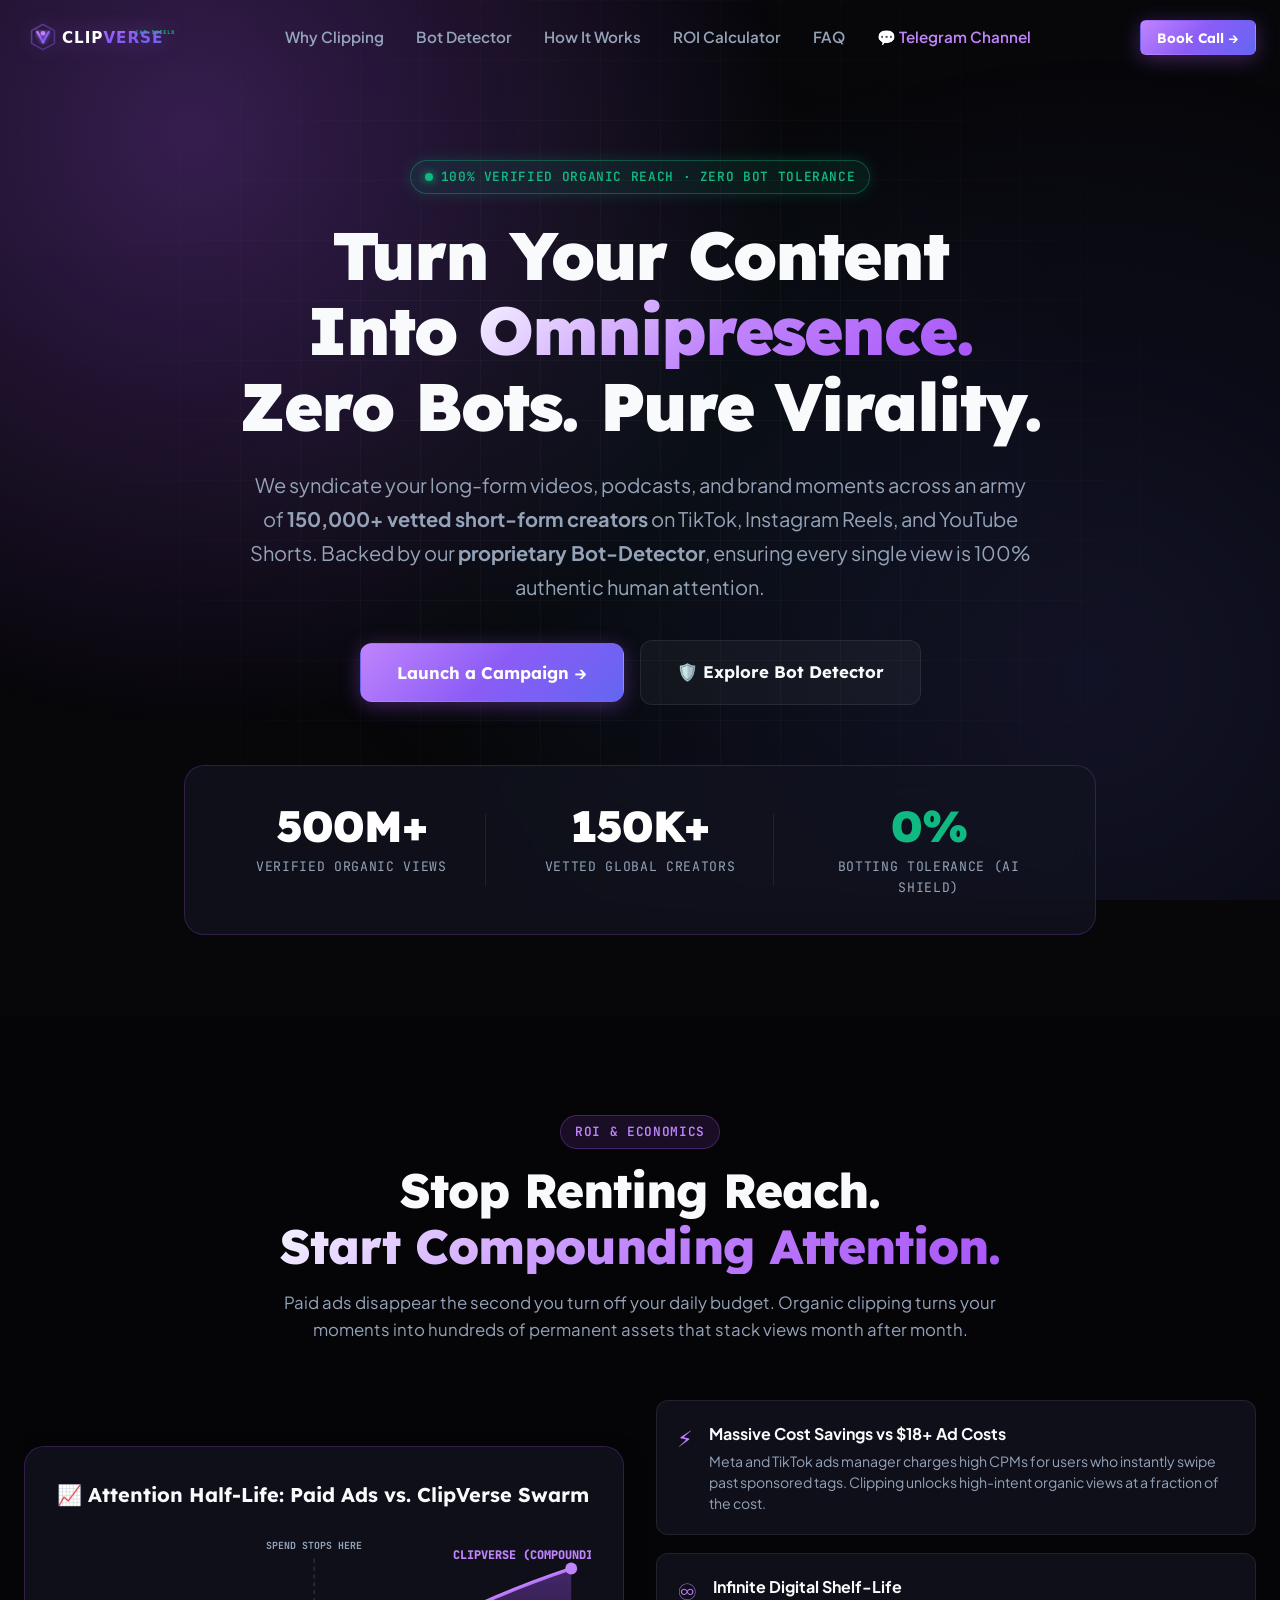
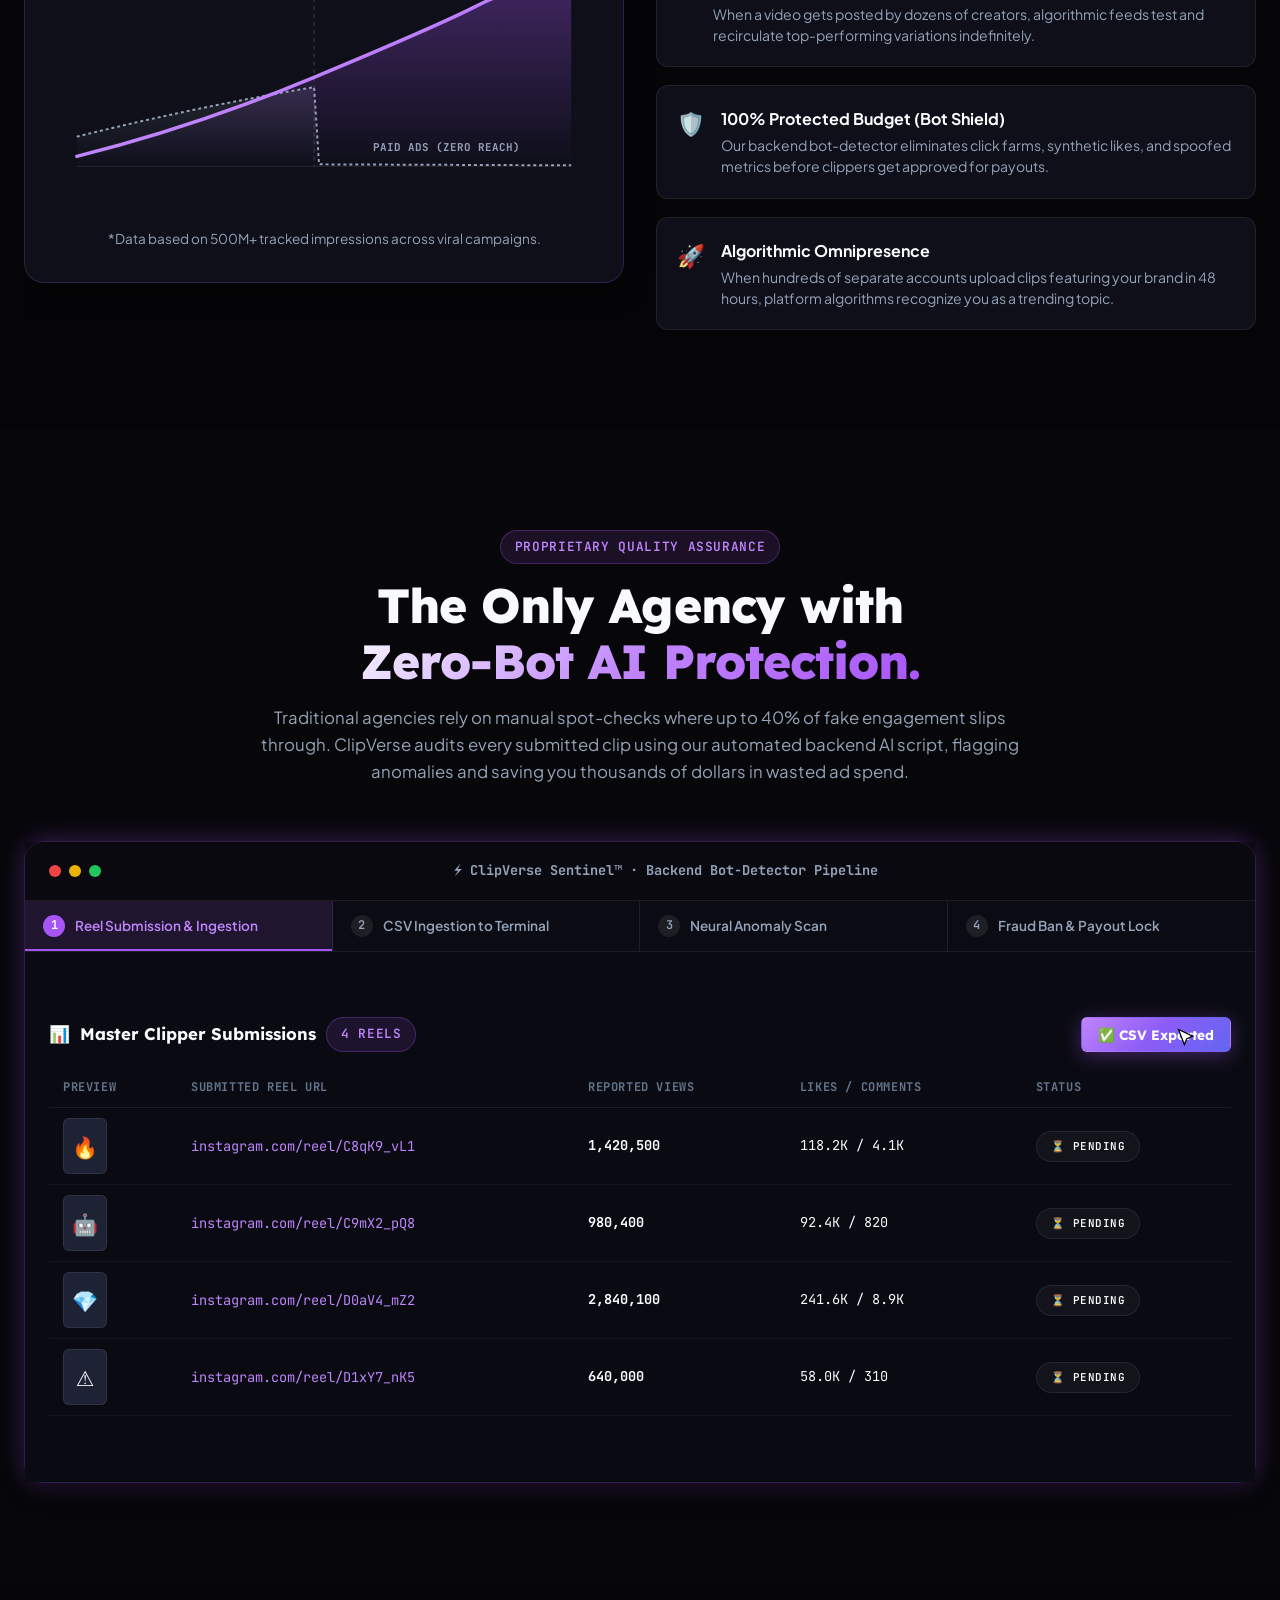
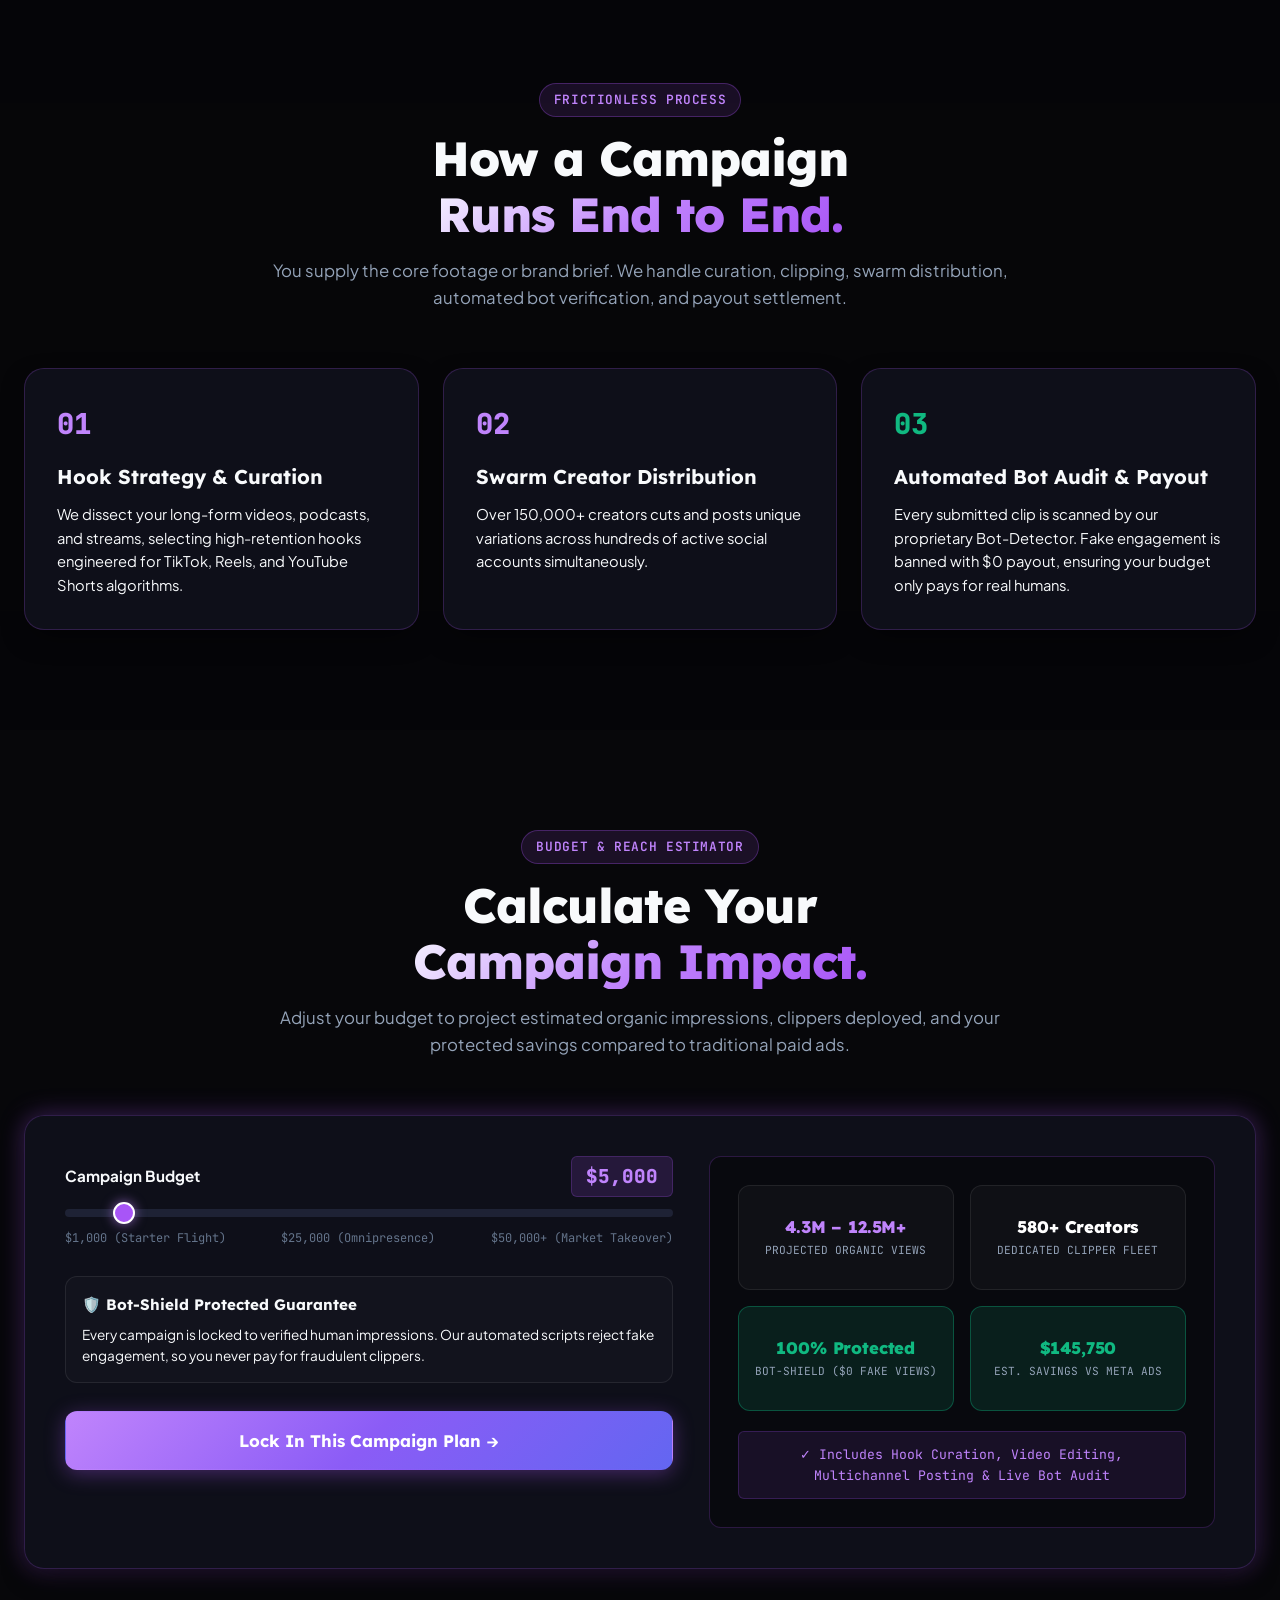
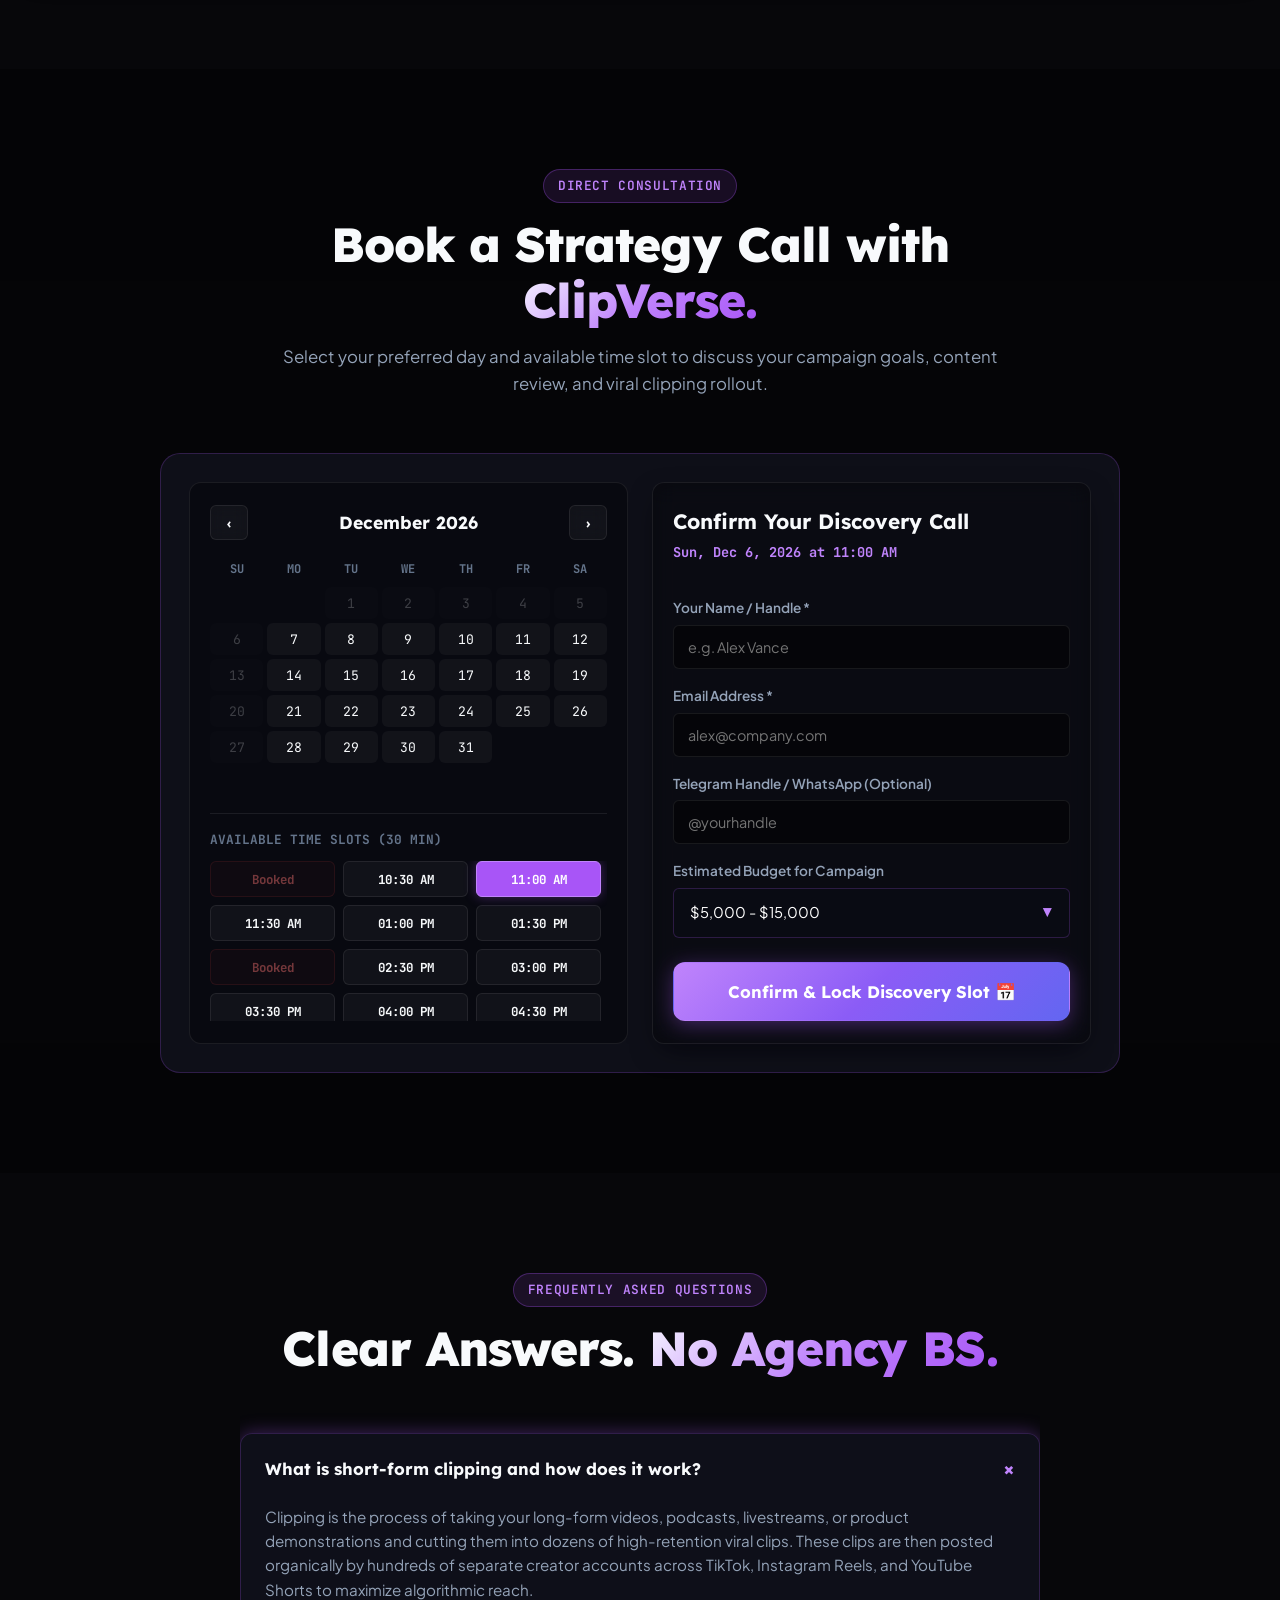
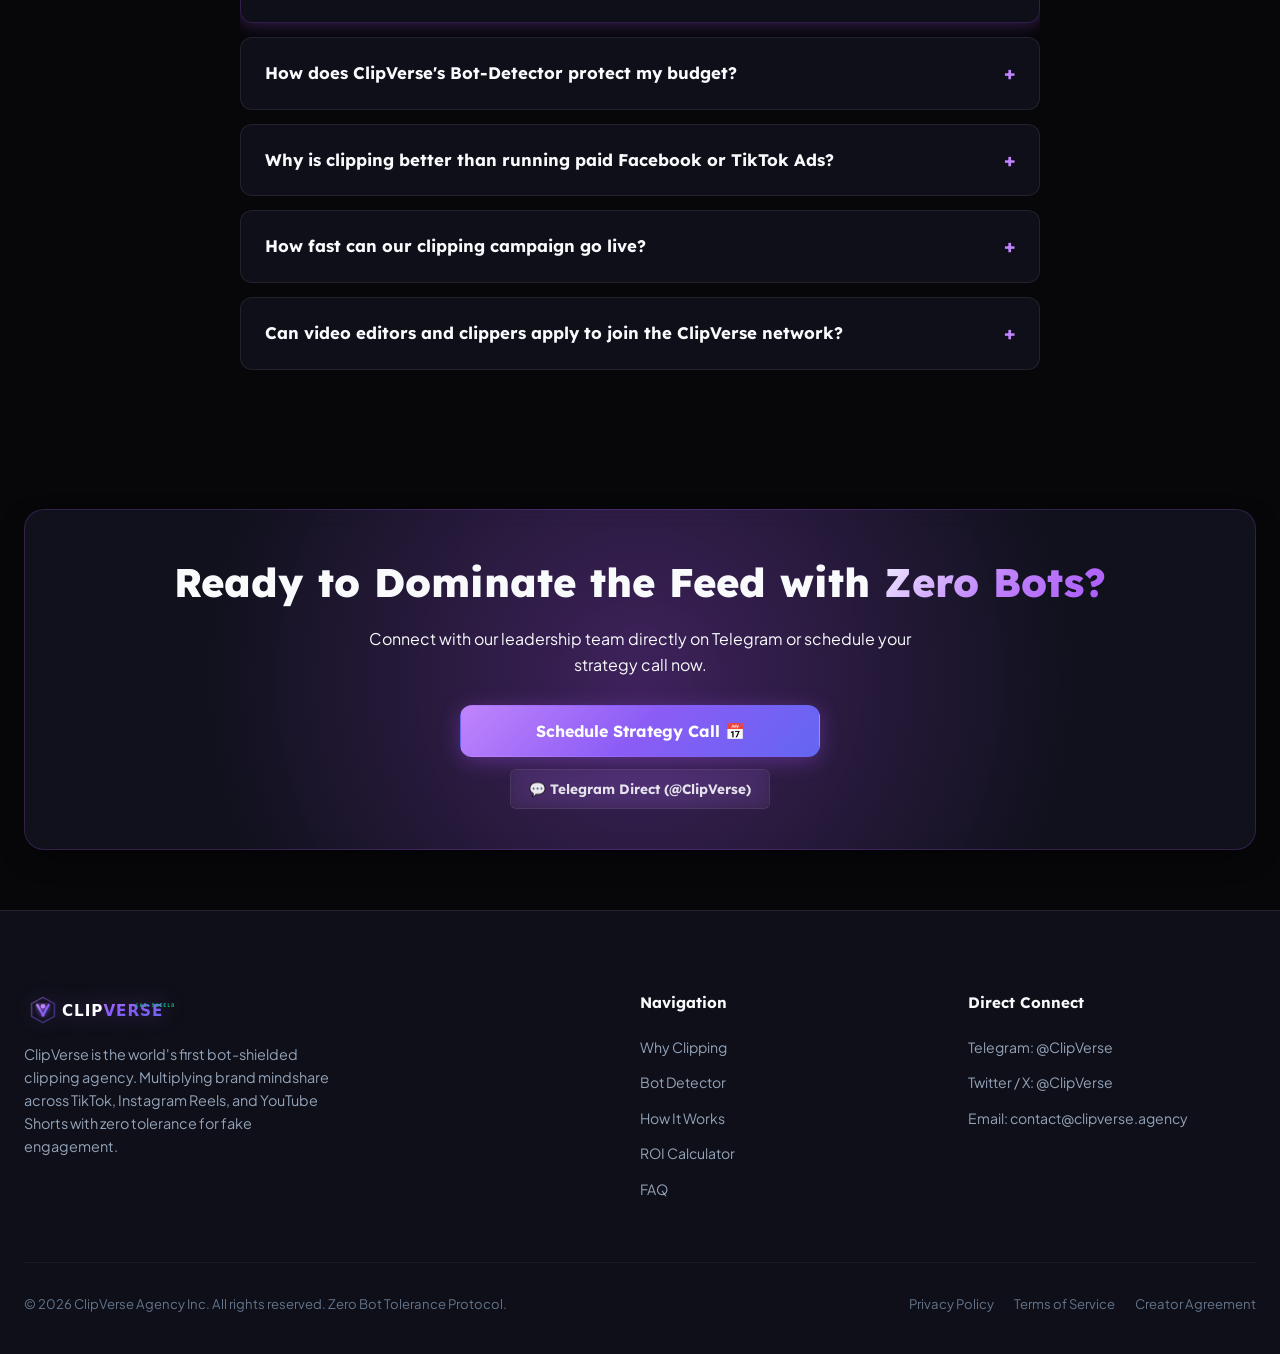
==== commit 40e2e975: "Added Web Files" ====
--- a/index.html
+++ b/index.html
@@ -287,7 +287,7 @@
           </p>
         </div>
 
-        <div style="display:grid; grid-template-columns:repeat(auto-fit, minmax(280px, 1fr)); gap:24px;" class="reveal">
+        <div class="how-it-works-grid reveal">
           <div class="glass-card" style="padding:32px;">
             <div style="font-family:var(--font-mono); font-size:1.8rem; font-weight:900; color:var(--accent-light); margin-bottom:14px;">01</div>
             <h3 style="font-family:var(--font-display); font-size:1.25rem; margin-bottom:10px;">Hook Strategy & Curation</h3>
--- a/css/main.css
+++ b/css/main.css
@@ -0,0 +1,304 @@
+/* ==========================================================================
+   ClipVerse - Core Design System & Global Styles (Optimized & Performant)
+   ========================================================================== */
+
+@import url('https://fonts.googleapis.com/css2?family=JetBrains+Mono:wght@400;500;600;700;800&family=Lexend:wght@400;500;600;700;800;900&family=Plus+Jakarta+Sans:wght@400;500;600;700;800;900&display=swap');
+
+:root {
+  /* Base Typography */
+  --font-display: 'Lexend', 'Plus Jakarta Sans', system-ui, -apple-system, sans-serif;
+  --font-body: 'Plus Jakarta Sans', system-ui, -apple-system, sans-serif;
+  --font-mono: 'JetBrains Mono', monospace;
+
+  /* Default Theme Tokens: Cyber Violet */
+  --bg-primary: #07070a;
+  --bg-secondary: #0d0f17;
+  --bg-card: rgba(18, 20, 31, 0.75);
+  --bg-card-hover: rgba(28, 30, 48, 0.9);
+  --bg-glass: rgba(13, 15, 23, 0.85);
+  
+  --border-subtle: rgba(255, 255, 255, 0.08);
+  --border-card: rgba(168, 85, 247, 0.18);
+  --border-card-hover: rgba(192, 132, 252, 0.5);
+  
+  --accent-primary: #a855f7;
+  --accent-light: #c084fc;
+  --accent-dark: #7e22ce;
+  --accent-glow: rgba(168, 85, 247, 0.35);
+  --accent-glow-strong: rgba(192, 132, 252, 0.6);
+  
+  --accent-secondary: #6366f1;
+  --accent-gradient: linear-gradient(135deg, #c084fc 0%, #8b5cf6 50%, #6366f1 100%);
+  --accent-gradient-text: linear-gradient(135deg, #f3e8ff 0%, #c084fc 50%, #8b5cf6 100%);
+  
+  --status-real: #10b981;
+  --status-real-bg: rgba(16, 185, 129, 0.12);
+  --status-real-border: rgba(16, 185, 129, 0.35);
+  --status-real-glow: rgba(16, 185, 129, 0.4);
+  
+  --status-bot: #f43f5e;
+  --status-bot-bg: rgba(244, 63, 94, 0.12);
+  --status-bot-border: rgba(244, 63, 94, 0.35);
+  --status-bot-glow: rgba(244, 63, 94, 0.4);
+
+  --text-main: #f8fafc;
+  --text-muted: #94a3b8;
+  --text-dim: #64748b;
+  --text-highlight: #ffffff;
+
+  --shadow-card: 0 10px 30px -10px rgba(0, 0, 0, 0.7);
+  --shadow-glow: 0 0 25px var(--accent-glow);
+  --shadow-glow-lg: 0 0 45px var(--accent-glow-strong);
+
+  --radius-sm: 6px;
+  --radius-md: 12px;
+  --radius-lg: 20px;
+  --radius-full: 9999px;
+
+  --transition-fast: 0.18s cubic-bezier(0.16, 1, 0.3, 1);
+  --transition-normal: 0.3s cubic-bezier(0.16, 1, 0.3, 1);
+  --transition-slow: 0.5s cubic-bezier(0.16, 1, 0.3, 1);
+}
+
+/* Base Reset & Hardware Accelerated Smooth Scrolling */
+*, *::before, *::after {
+  box-sizing: border-box;
+  margin: 0;
+  padding: 0;
+  -webkit-font-smoothing: antialiased;
+  -moz-osx-font-smoothing: grayscale;
+}
+
+html {
+  scroll-behavior: smooth;
+  color-scheme: dark;
+  background-color: var(--bg-primary);
+}
+
+body {
+  font-family: var(--font-body);
+  background-color: var(--bg-primary);
+  color: var(--text-main);
+  line-height: 1.6;
+  overflow-x: hidden;
+  position: relative;
+  min-height: 100vh;
+}
+
+/* Custom Main Page Scrollbar */
+html::-webkit-scrollbar, body::-webkit-scrollbar {
+  width: 8px;
+}
+html::-webkit-scrollbar-track, body::-webkit-scrollbar-track {
+  background: var(--bg-primary);
+}
+html::-webkit-scrollbar-thumb, body::-webkit-scrollbar-thumb {
+  background: rgba(255, 255, 255, 0.15);
+  border-radius: 4px;
+}
+html::-webkit-scrollbar-thumb:hover, body::-webkit-scrollbar-thumb:hover {
+  background: var(--accent-primary);
+}
+
+/* Ambient Background Canvas / Grid Mesh (Optimized for 60fps Scrolling) */
+.ambient-mesh {
+  position: fixed;
+  inset: 0;
+  pointer-events: none;
+  z-index: 0;
+  background: 
+    radial-gradient(circle at 15% 15%, var(--accent-glow) 0%, transparent 45%),
+    radial-gradient(circle at 85% 75%, rgba(99, 102, 241, 0.15) 0%, transparent 50%),
+    radial-gradient(circle at 50% 50%, rgba(16, 185, 129, 0.04) 0%, transparent 60%);
+  opacity: 0.85;
+  transform: translateZ(0);
+  will-change: opacity;
+}
+
+.ambient-grid {
+  position: fixed;
+  inset: 0;
+  pointer-events: none;
+  z-index: 0;
+  background-image: linear-gradient(var(--border-subtle) 1px, transparent 1px),
+                    linear-gradient(90deg, var(--border-subtle) 1px, transparent 1px);
+  background-size: 60px 60px;
+  opacity: 0.35;
+  mask-image: radial-gradient(circle at center, black 40%, transparent 85%);
+  -webkit-mask-image: radial-gradient(circle at center, black 40%, transparent 85%);
+  transform: translateZ(0);
+}
+
+/* Container */
+.container {
+  width: 100%;
+  max-width: 1280px;
+  margin-inline: auto;
+  padding-inline: 24px;
+  position: relative;
+  z-index: 1;
+}
+
+/* Typography Utilities */
+.text-gradient {
+  background: var(--accent-gradient-text);
+  -webkit-background-clip: text;
+  -webkit-text-fill-color: transparent;
+  display: inline-block;
+}
+
+.text-mono {
+  font-family: var(--font-mono);
+}
+
+.badge {
+  display: inline-flex;
+  align-items: center;
+  gap: 8px;
+  padding: 6px 14px;
+  border-radius: var(--radius-full);
+  font-family: var(--font-mono);
+  font-size: 0.8rem;
+  font-weight: 600;
+  letter-spacing: 0.05em;
+  text-transform: uppercase;
+  background: rgba(255, 255, 255, 0.04);
+  border: 1px solid var(--border-subtle);
+  color: var(--text-main);
+  backdrop-filter: blur(8px);
+  -webkit-backdrop-filter: blur(8px);
+}
+
+.badge-primary {
+  background: rgba(168, 85, 247, 0.12);
+  border-color: rgba(168, 85, 247, 0.3);
+  color: var(--accent-light);
+}
+
+.badge-bot-shield {
+  background: rgba(16, 185, 129, 0.1);
+  border-color: var(--status-real-border);
+  color: var(--status-real);
+  box-shadow: 0 0 15px rgba(16, 185, 129, 0.2);
+}
+
+.pulse-dot {
+  width: 8px;
+  height: 8px;
+  border-radius: 50%;
+  background-color: var(--status-real);
+  box-shadow: 0 0 8px var(--status-real);
+  animation: pulseReal 2s infinite ease-in-out;
+}
+
+@keyframes pulseReal {
+  0%, 100% { transform: scale(1); opacity: 1; }
+  50% { transform: scale(1.4); opacity: 0.5; }
+}
+
+/* Buttons */
+.btn {
+  display: inline-flex;
+  align-items: center;
+  justify-content: center;
+  gap: 10px;
+  font-family: var(--font-display);
+  font-weight: 700;
+  font-size: 0.95rem;
+  padding: 14px 28px;
+  border-radius: var(--radius-md);
+  cursor: pointer;
+  text-decoration: none;
+  transition: all var(--transition-normal);
+  border: 1px solid transparent;
+  outline: none;
+  white-space: nowrap;
+}
+
+.btn-primary {
+  background: var(--accent-gradient);
+  color: #ffffff;
+  box-shadow: 0 4px 20px var(--accent-glow);
+  position: relative;
+  overflow: hidden;
+}
+
+.btn-primary::before {
+  content: '';
+  position: absolute;
+  top: 0; left: -100%; width: 100%; height: 100%;
+  background: linear-gradient(90deg, transparent, rgba(255, 255, 255, 0.25), transparent);
+  transition: left 0.6s ease;
+}
+
+.btn-primary:hover {
+  transform: translateY(-2px);
+  box-shadow: 0 8px 30px var(--accent-glow-strong);
+}
+
+.btn-primary:hover::before {
+  left: 100%;
+}
+
+.btn-secondary {
+  background: rgba(255, 255, 255, 0.04);
+  color: var(--text-main);
+  border-color: var(--border-subtle);
+  backdrop-filter: blur(8px);
+}
+
+.btn-secondary:hover {
+  background: rgba(255, 255, 255, 0.08);
+  border-color: var(--accent-primary);
+  color: #ffffff;
+  transform: translateY(-2px);
+  box-shadow: 0 0 20px var(--accent-glow);
+}
+
+.btn-sm {
+  padding: 8px 16px;
+  font-size: 0.85rem;
+  border-radius: var(--radius-sm);
+}
+
+.btn-lg {
+  padding: 18px 36px;
+  font-size: 1.05rem;
+}
+
+/* Glass Card */
+.glass-card {
+  background: var(--bg-card);
+  border: 1px solid var(--border-card);
+  border-radius: var(--radius-lg);
+  backdrop-filter: blur(12px);
+  -webkit-backdrop-filter: blur(12px);
+  box-shadow: var(--shadow-card);
+  transition: all var(--transition-normal);
+  position: relative;
+}
+
+.glass-card:hover {
+  border-color: var(--border-card-hover);
+  background: var(--bg-card-hover);
+  transform: translateY(-3px);
+  box-shadow: 0 15px 35px -5px rgba(0, 0, 0, 0.8), 0 0 25px var(--accent-glow);
+}
+
+/* Allow Overflow for Dropdown Menus */
+.allow-overflow {
+  overflow: visible !important;
+}
+
+/* Scroll Reveal Animations */
+.reveal {
+  opacity: 0;
+  transform: translateY(16px);
+  transition: opacity 0.5s cubic-bezier(0.16, 1, 0.3, 1), transform 0.5s cubic-bezier(0.16, 1, 0.3, 1);
+  will-change: opacity, transform;
+}
+
+.reveal.visible {
+  opacity: 1;
+  transform: translateY(0);
+}
--- a/css/themes.css
+++ b/css/themes.css
@@ -0,0 +1,157 @@
+/* ==========================================================================
+   ClipVerse - Multi-Theme Engine (4 Distinct Color & Style Presets)
+   ========================================================================== */
+
+/* Theme 1: Cyber Violet (Default - High-tech, Ultra-modern Agency) */
+[data-theme="violet"] {
+  --bg-primary: #07070a;
+  --bg-secondary: #0e0f18;
+  --bg-card: rgba(18, 20, 32, 0.72);
+  --bg-card-hover: rgba(28, 30, 48, 0.88);
+  --bg-glass: rgba(14, 15, 24, 0.85);
+
+  --border-subtle: rgba(255, 255, 255, 0.08);
+  --border-card: rgba(168, 85, 247, 0.22);
+  --border-card-hover: rgba(192, 132, 252, 0.6);
+
+  --accent-primary: #a855f7;
+  --accent-light: #c084fc;
+  --accent-dark: #7e22ce;
+  --accent-glow: rgba(168, 85, 247, 0.35);
+  --accent-glow-strong: rgba(192, 132, 252, 0.65);
+
+  --accent-secondary: #6366f1;
+  --accent-gradient: linear-gradient(135deg, #c084fc 0%, #8b5cf6 50%, #6366f1 100%);
+  --accent-gradient-text: linear-gradient(135deg, #f5f3ff 0%, #c084fc 50%, #a855f7 100%);
+
+  --theme-ambient-1: rgba(168, 85, 247, 0.18);
+  --theme-ambient-2: rgba(99, 102, 241, 0.12);
+}
+
+/* Theme 2: Cyber Emerald (Matrix/Algorithmic Bot-Hunter Vibe) */
+[data-theme="emerald"] {
+  --bg-primary: #050a07;
+  --bg-secondary: #0a130e;
+  --bg-card: rgba(12, 24, 17, 0.75);
+  --bg-card-hover: rgba(18, 38, 26, 0.9);
+  --bg-glass: rgba(10, 19, 14, 0.88);
+
+  --border-subtle: rgba(255, 255, 255, 0.08);
+  --border-card: rgba(16, 185, 129, 0.25);
+  --border-card-hover: rgba(52, 211, 153, 0.7);
+
+  --accent-primary: #10b981;
+  --accent-light: #34d399;
+  --accent-dark: #047857;
+  --accent-glow: rgba(16, 185, 129, 0.4);
+  --accent-glow-strong: rgba(52, 211, 153, 0.7);
+
+  --accent-secondary: #06b6d4;
+  --accent-gradient: linear-gradient(135deg, #34d399 0%, #10b981 50%, #059669 100%);
+  --accent-gradient-text: linear-gradient(135deg, #ecfdf5 0%, #34d399 50%, #10b981 100%);
+
+  --theme-ambient-1: rgba(16, 185, 129, 0.2);
+  --theme-ambient-2: rgba(6, 182, 212, 0.12);
+}
+
+/* Theme 3: Cobalt Electric (Deep Midnight Navy & Institutional Power) */
+[data-theme="cobalt"] {
+  --bg-primary: #040812;
+  --bg-secondary: #081024;
+  --bg-card: rgba(10, 20, 44, 0.75);
+  --bg-card-hover: rgba(16, 32, 68, 0.9);
+  --bg-glass: rgba(8, 16, 36, 0.88);
+
+  --border-subtle: rgba(255, 255, 255, 0.08);
+  --border-card: rgba(56, 189, 248, 0.22);
+  --border-card-hover: rgba(56, 189, 248, 0.65);
+
+  --accent-primary: #0284c7;
+  --accent-light: #38bdf8;
+  --accent-dark: #0369a1;
+  --accent-glow: rgba(56, 189, 248, 0.4);
+  --accent-glow-strong: rgba(56, 189, 248, 0.75);
+
+  --accent-secondary: #6366f1;
+  --accent-gradient: linear-gradient(135deg, #38bdf8 0%, #0284c7 50%, #2563eb 100%);
+  --accent-gradient-text: linear-gradient(135deg, #f0f9ff 0%, #38bdf8 50%, #0284c7 100%);
+
+  --theme-ambient-1: rgba(56, 189, 248, 0.18);
+  --theme-ambient-2: rgba(37, 99, 235, 0.15);
+}
+
+/* Theme 4: Chrome Monochrome (Liquid Titanium & Pure Pitch Black) */
+[data-theme="monochrome"] {
+  --bg-primary: #000000;
+  --bg-secondary: #0c0c0e;
+  --bg-card: rgba(18, 18, 20, 0.8);
+  --bg-card-hover: rgba(28, 28, 32, 0.95);
+  --bg-glass: rgba(14, 14, 16, 0.9);
+
+  --border-subtle: rgba(255, 255, 255, 0.1);
+  --border-card: rgba(255, 255, 255, 0.2);
+  --border-card-hover: rgba(255, 255, 255, 0.6);
+
+  --accent-primary: #e2e8f0;
+  --accent-light: #ffffff;
+  --accent-dark: #94a3b8;
+  --accent-glow: rgba(255, 255, 255, 0.25);
+  --accent-glow-strong: rgba(255, 255, 255, 0.5);
+
+  --accent-secondary: #cbd5e1;
+  --accent-gradient: linear-gradient(135deg, #ffffff 0%, #e2e8f0 50%, #94a3b8 100%);
+  --accent-gradient-text: linear-gradient(135deg, #ffffff 0%, #e2e8f0 60%, #94a3b8 100%);
+
+  --theme-ambient-1: rgba(255, 255, 255, 0.08);
+  --theme-ambient-2: rgba(148, 163, 184, 0.06);
+}
+
+/* Theme Switcher Floating UI */
+.theme-switcher-tray {
+  display: inline-flex;
+  align-items: center;
+  gap: 6px;
+  background: rgba(18, 20, 32, 0.85);
+  padding: 4px;
+  border-radius: var(--radius-full);
+  border: 1px solid var(--border-subtle);
+  backdrop-filter: blur(12px);
+}
+
+.theme-btn {
+  display: flex;
+  align-items: center;
+  gap: 6px;
+  padding: 6px 12px;
+  border-radius: var(--radius-full);
+  border: none;
+  background: transparent;
+  color: var(--text-muted);
+  font-family: var(--font-mono);
+  font-size: 0.75rem;
+  font-weight: 600;
+  cursor: pointer;
+  transition: all var(--transition-fast);
+}
+
+.theme-btn:hover {
+  color: #ffffff;
+  background: rgba(255, 255, 255, 0.08);
+}
+
+.theme-btn.active {
+  background: var(--accent-gradient);
+  color: #ffffff;
+  box-shadow: 0 0 12px var(--accent-glow);
+}
+
+.theme-dot {
+  width: 8px;
+  height: 8px;
+  border-radius: 50%;
+  display: inline-block;
+}
+.theme-dot-violet { background: #a855f7; box-shadow: 0 0 6px #a855f7; }
+.theme-dot-emerald { background: #10b981; box-shadow: 0 0 6px #10b981; }
+.theme-dot-cobalt { background: #38bdf8; box-shadow: 0 0 6px #38bdf8; }
+.theme-dot-monochrome { background: #ffffff; box-shadow: 0 0 6px #ffffff; }
--- a/css/components.css
+++ b/css/components.css
@@ -663,6 +663,15 @@
   font-size: 0.88rem;
   color: var(--text-muted);
   line-height: 1.5;
+}
+
+/* --------------------------------------------------------------------------
+   5b. How It Works (3-Step Clear Funnel)
+   -------------------------------------------------------------------------- */
+.how-it-works-grid {
+  display: grid;
+  grid-template-columns: repeat(3, 1fr);
+  gap: 24px;
 }
 
 /* --------------------------------------------------------------------------
--- a/css/responsive.css
+++ b/css/responsive.css
@@ -124,39 +124,8 @@
   }
 }
 
-/* Tablets & Mobile Devices (< 768px) */
-@media (max-width: 768px) {
-  /* Universal Mobile Scrollbar & Scroll Container Elimination */
-  *, *::before, *::after {
-    scrollbar-width: none !important;
-    -ms-overflow-style: none !important;
-  }
-
-  html::-webkit-scrollbar, body::-webkit-scrollbar, *::-webkit-scrollbar {
-    display: none !important;
-    width: 0 !important;
-    height: 0 !important;
-  }
-
-  .section, .hero-section, .comparison-grid, .comp-chart-card, .comp-points-list,
-  .bot-showcase-container, .calculator-card, .calc-results-panel, .scheduler-wrapper,
-  .calendar-card, .faq-list, .footer, .container, .hero-content, .stats-strip {
-    overflow: visible !important;
-    overflow-x: clip !important;
-    overflow-y: visible !important;
-    scrollbar-width: none !important;
-    -ms-overflow-style: none !important;
-    touch-action: pan-y !important;
-  }
-
-  .reveal {
-    transform: translateY(8px);
-  }
-  .reveal.visible {
-    transform: translateY(0);
-  }
-
-  /* Header & Navigation Optimization */
+/* Navigation & Header Optimization (Hamburger visible <= 1110px, Full Nav above 1110px) */
+@media (max-width: 1110px) {
   .header {
     padding: 10px 0;
   }
@@ -166,10 +135,10 @@
   }
 
   .brand-logo img {
-    height: 30px;
-  }
-
-  /* Hide Telegram button in mobile topbar, accessible in drawer */
+    height: 32px;
+  }
+
+  /* Hide Telegram button in topbar at <= 1110px, accessible in drawer */
   .nav-actions .btn-secondary {
     display: none !important;
   }
@@ -184,7 +153,7 @@
   }
 
   .mobile-toggle {
-    display: flex;
+    display: flex !important;
     align-items: center;
     justify-content: center;
     padding: 6px 10px;
@@ -209,7 +178,78 @@
   }
 
   .nav-links.mobile-open {
-    display: flex;
+    display: flex !important;
+  }
+}
+
+/* How It Works (Campaign Runs End to End): 2-Col layout between 632px and 935px with 3rd box centered */
+@media (min-width: 632px) and (max-width: 935px) {
+  .how-it-works-grid {
+    display: grid !important;
+    grid-template-columns: repeat(2, 1fr) !important;
+    gap: 24px !important;
+  }
+
+  .how-it-works-grid > div:last-child {
+    grid-column: 1 / -1 !important;
+    width: 100% !important;
+    max-width: calc(50% - 12px) !important;
+    margin-inline: auto !important;
+  }
+}
+
+@media (max-width: 631px) {
+  .how-it-works-grid {
+    display: grid !important;
+    grid-template-columns: 1fr !important;
+    gap: 18px !important;
+  }
+
+  .how-it-works-grid > div:last-child {
+    grid-column: auto !important;
+    max-width: 100% !important;
+    margin-inline: 0 !important;
+  }
+}
+
+/* Tablets & Mobile Devices (< 768px) */
+@media (max-width: 768px) {
+  /* Universal Mobile Scrollbar & Scroll Container Elimination */
+  *, *::before, *::after {
+    scrollbar-width: none !important;
+    -ms-overflow-style: none !important;
+  }
+
+  html::-webkit-scrollbar, body::-webkit-scrollbar, *::-webkit-scrollbar {
+    display: none !important;
+    width: 0 !important;
+    height: 0 !important;
+  }
+
+  .section, .hero-section, .comparison-grid, .comp-chart-card, .comp-points-list,
+  .bot-showcase-container, .calculator-card, .calc-results-panel, .scheduler-wrapper,
+  .calendar-card, .faq-list, .footer, .container, .hero-content, .stats-strip {
+    overflow: visible !important;
+    overflow-x: clip !important;
+    overflow-y: visible !important;
+    scrollbar-width: none !important;
+    -ms-overflow-style: none !important;
+    touch-action: pan-y !important;
+  }
+
+  .reveal {
+    transform: translateY(8px);
+  }
+  .reveal.visible {
+    transform: translateY(0);
+  }
+
+  .container {
+    padding-inline: 16px !important;
+    width: 100% !important;
+    max-width: 100% !important;
+    box-sizing: border-box !important;
+    overflow-x: hidden !important;
   }
 
   /* Hero Section */
@@ -560,7 +600,8 @@
     display: block !important;
     padding: 16px 12px !important;
     width: 100% !important;
-    max-width: 100% !important;
+    max-width: 500px !important;
+    margin-inline: auto !important;
     box-sizing: border-box !important;
     overflow: visible !important;
   }
@@ -571,13 +612,16 @@
     border-radius: var(--radius-md);
     padding: 14px 10px !important;
     width: 100% !important;
-    max-width: 100% !important;
+    max-width: 480px !important;
+    margin-inline: auto !important;
     box-sizing: border-box !important;
     overflow: visible !important;
   }
 
   .cal-header {
     margin-bottom: 10px;
+    max-width: 460px;
+    margin-inline: auto;
   }
 
   .cal-month {
@@ -590,6 +634,8 @@
     gap: 2px;
     text-align: center;
     margin-bottom: 6px;
+    max-width: 460px;
+    margin-inline: auto;
   }
 
   .day-header {
@@ -605,6 +651,8 @@
     height: auto !important;
     min-height: 0 !important;
     margin-bottom: 8px !important;
+    max-width: 460px !important;
+    margin-inline: auto !important;
   }
 
   .day-btn, .day-blank {
@@ -619,6 +667,8 @@
     gap: 6px;
     overscroll-behavior: contain;
     -webkit-overflow-scrolling: touch;
+    max-width: 460px !important;
+    margin-inline: auto !important;
   }
 
   .slot-btn {
@@ -629,7 +679,8 @@
   /* Session Details on Mobile */
   .wizard-step {
     width: 100% !important;
-    max-width: 100% !important;
+    max-width: 480px !important;
+    margin-inline: auto !important;
     box-sizing: border-box !important;
   }
 
@@ -691,21 +742,37 @@
     z-index: 1000;
   }
 
-  /* Modal Optimization on Mobile: Fix cross icon cutting & ample bottom scroll padding */
+  /* Modal Optimization on Mobile: Prevents wide horizontal stretching between 525px and 768px */
   .modal-overlay {
-    padding: 10px !important;
+    padding: 12px !important;
   }
 
   .modal-card {
-    padding: 18px 12px 65px !important;
+    padding: 24px 16px 65px !important;
     max-height: 92vh !important;
     width: 100% !important;
-    max-width: 100% !important;
+    max-width: 500px !important;
+    margin-inline: auto !important;
     box-sizing: border-box !important;
     overflow-y: auto !important;
     overscroll-behavior: contain !important;
     -webkit-overflow-scrolling: touch;
     position: relative !important;
+  }
+
+  #schedulerModal .scheduler-wrapper {
+    max-width: 460px !important;
+    margin-inline: auto !important;
+  }
+
+  #schedulerModal .calendar-card {
+    max-width: 460px !important;
+    margin-inline: auto !important;
+  }
+
+  #schedulerModal .modal-intro-header {
+    max-width: 460px !important;
+    margin-inline: auto !important;
   }
 
   .modal-close-btn {
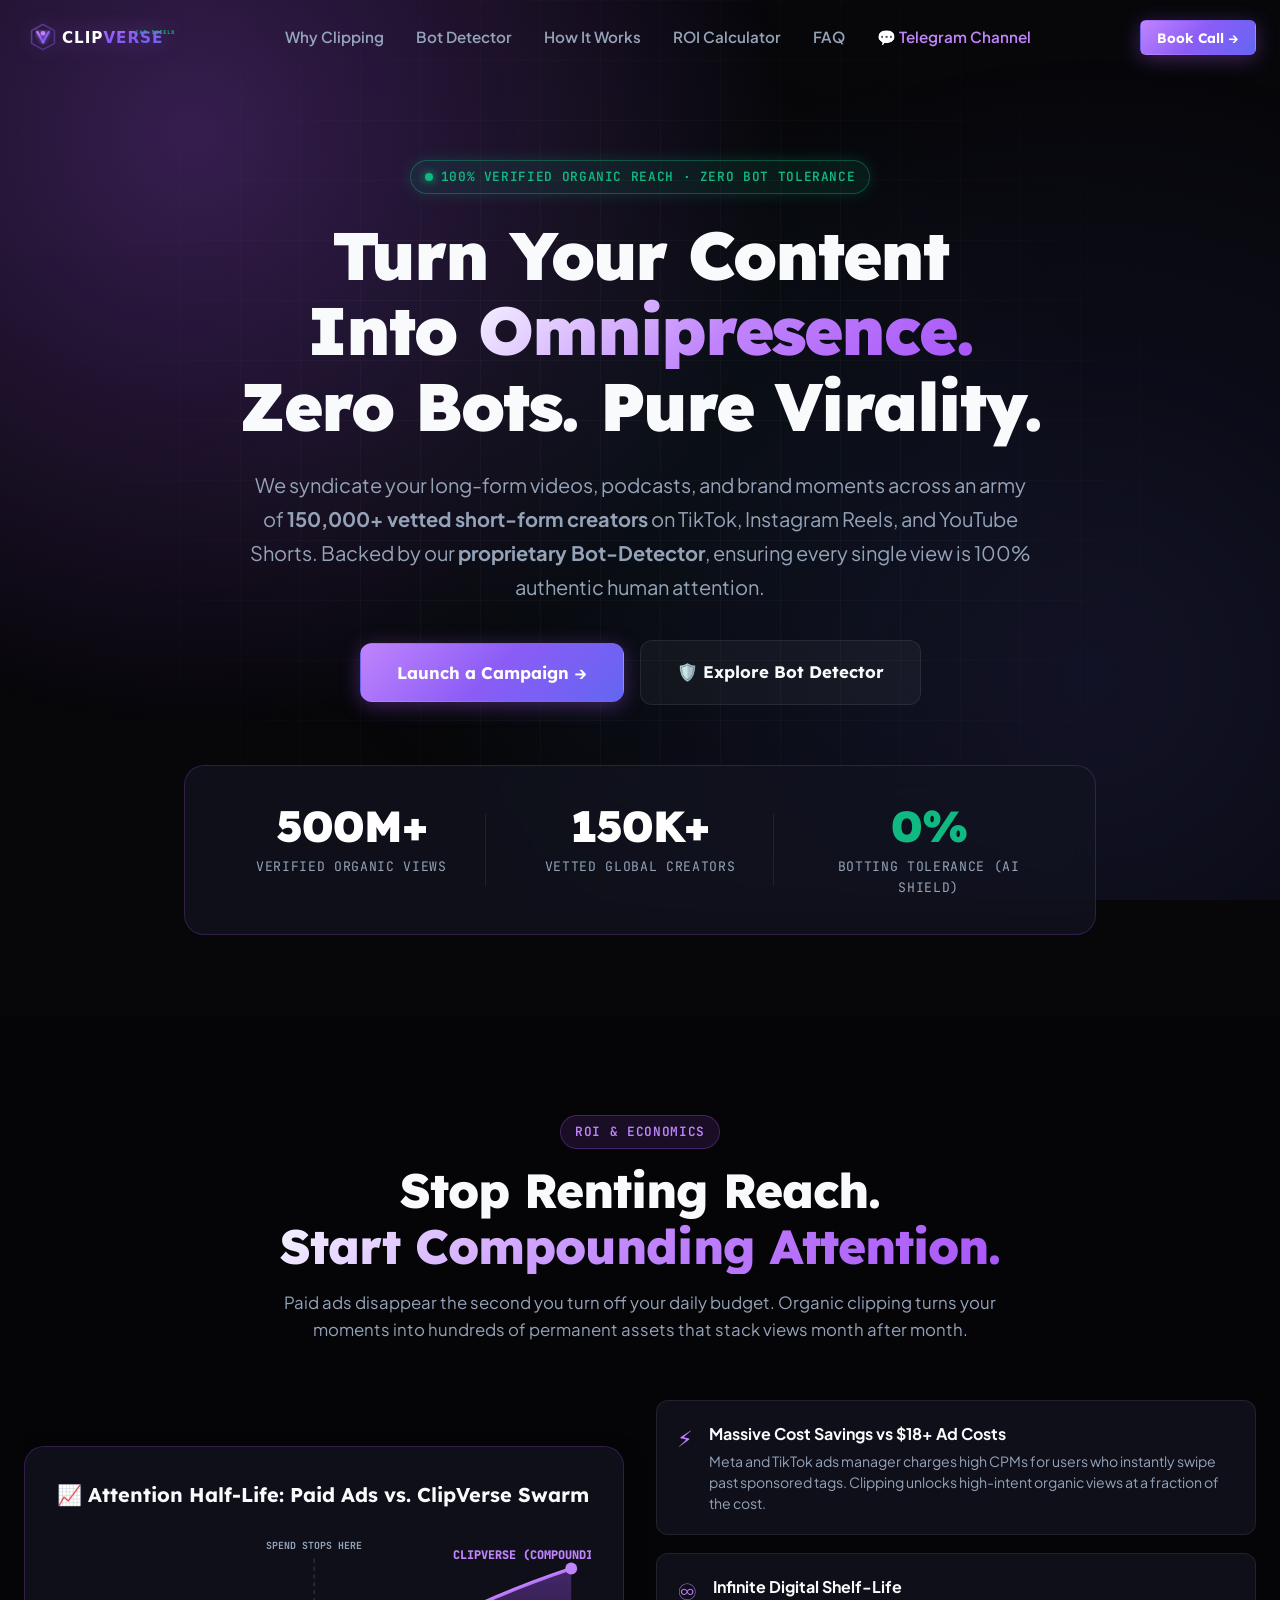
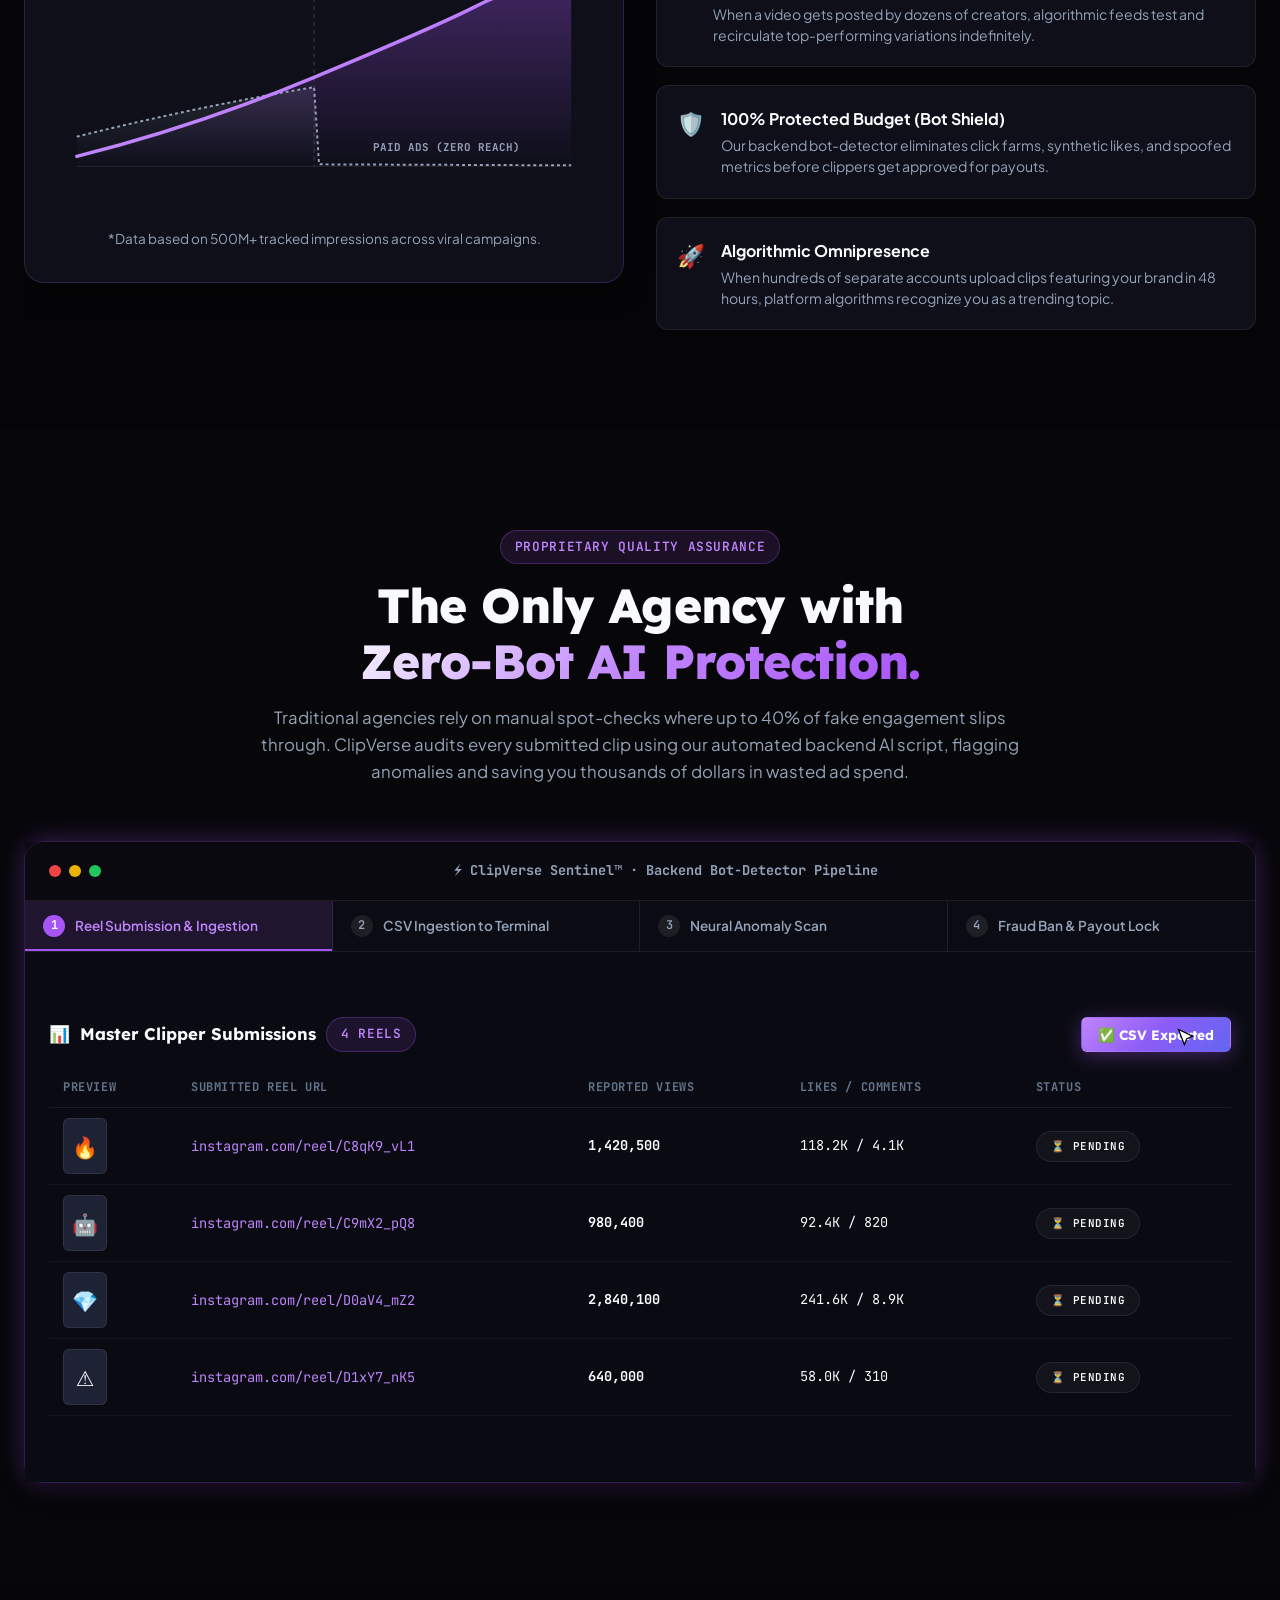
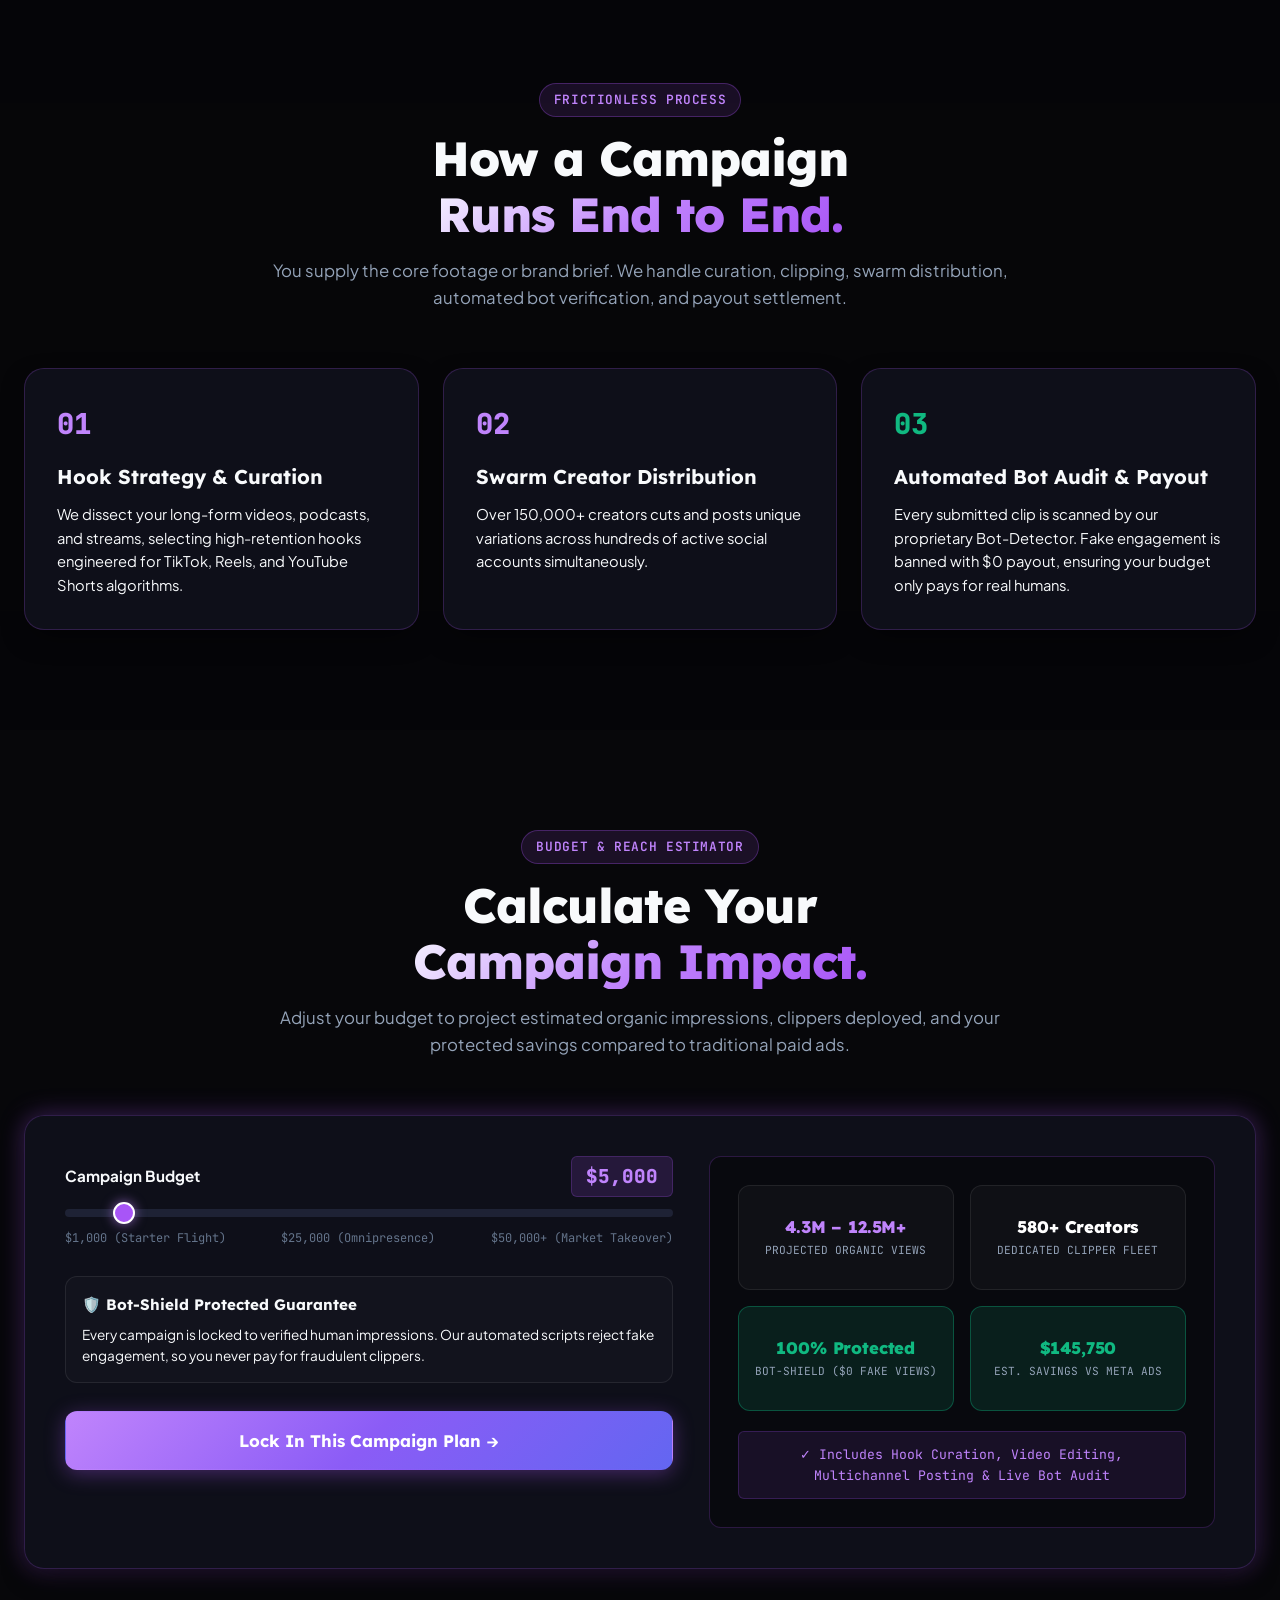
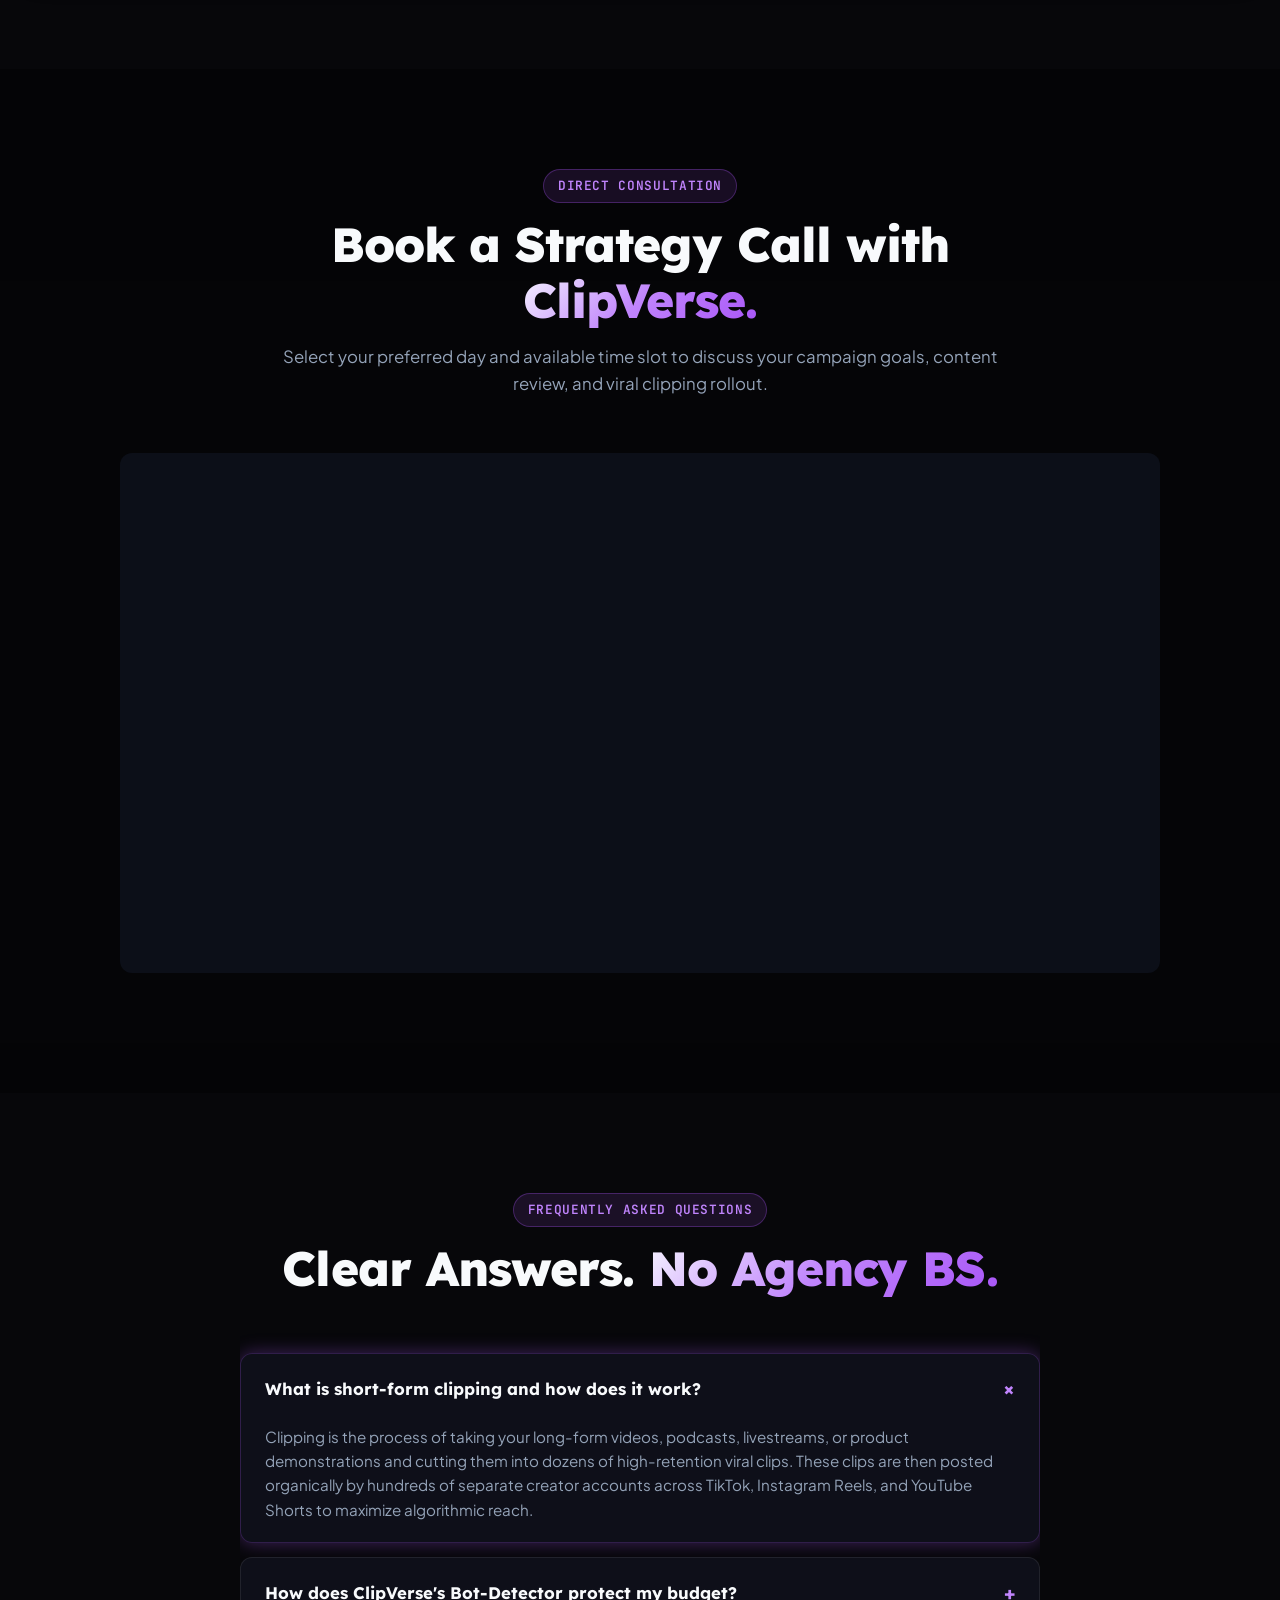
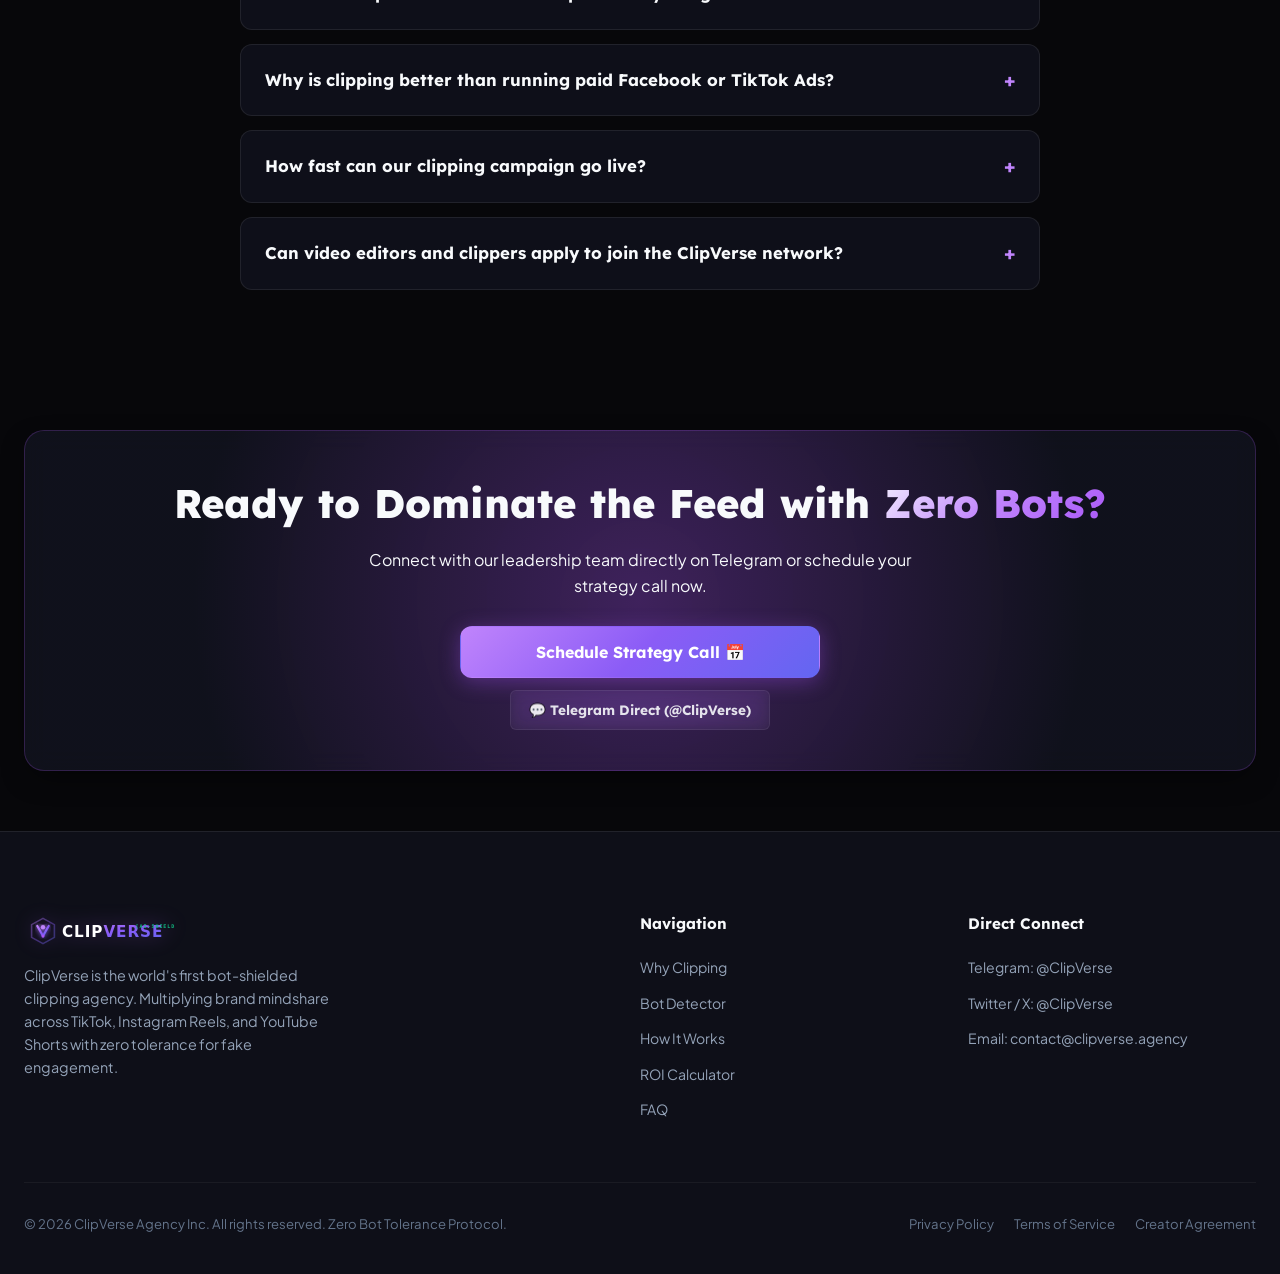
==== commit a7ef68bd: "added cal.com" ====
--- a/index.html
+++ b/index.html
@@ -388,7 +388,7 @@
       </div>
     </section>
 
-    <!-- 6. Customizable Strategy Meeting Scheduler -->
+    <!-- 6. Real Cal.com Strategy Meeting Scheduler -->
     <section id="scheduler" class="section" style="background: rgba(0, 0, 0, 0.35);">
       <div class="container">
         <div class="section-head reveal">
@@ -403,108 +403,8 @@
           </p>
         </div>
 
-        <div class="scheduler-wrapper allow-overflow reveal">
-          <!-- Calendar & Slots -->
-          <div class="calendar-card">
-            <!-- Step 1: Select Date -->
-            <div id="pageDateStep" class="wizard-step">
-              <div class="step-indicator-mob">
-                <span class="badge badge-primary">Step 1 of 3: Select Date</span>
-              </div>
-              <div class="cal-header">
-                <button id="prevMonth" type="button" class="btn btn-secondary btn-sm">‹</button>
-                <div id="calMonthName" class="cal-month">August 2026</div>
-                <button id="nextMonth" type="button" class="btn btn-secondary btn-sm">›</button>
-              </div>
-
-              <!-- Calendar Weekday Header -->
-              <div class="cal-weekdays-row">
-                <div class="day-header">Su</div>
-                <div class="day-header">Mo</div>
-                <div class="day-header">Tu</div>
-                <div class="day-header">We</div>
-                <div class="day-header">Th</div>
-                <div class="day-header">Fr</div>
-                <div class="day-header">Sa</div>
-              </div>
-
-              <!-- Calendar Days Grid (Pure 42 Cells Matrix) -->
-              <div id="calDaysGrid" class="cal-days-grid">
-                <!-- Populated by scheduler.js -->
-              </div>
-            </div>
-
-            <!-- Step 2: Select Time Slot -->
-            <div id="pageTimeStep" class="wizard-step" style="border-top:1px solid var(--border-subtle); padding-top:16px;">
-              <div class="step-nav-mob">
-                <button id="pageBackToDate" type="button" class="btn btn-secondary btn-xs">← Change Date</button>
-                <span id="mobDatePillPage" class="badge badge-bot-shield" style="font-size:0.75rem;">August 2026</span>
-              </div>
-              <div style="font-family:var(--font-mono); font-size:0.8rem; font-weight:700; color:var(--text-dim); margin-bottom:10px; text-transform:uppercase;">
-                Available Time Slots (30 min)
-              </div>
-              <div id="slotsContainer" class="slots-grid">
-                <!-- Populated by scheduler.js -->
-              </div>
-            </div>
-          </div>
-
-          <!-- Step 3 / Right Column: Intake Form -->
-          <div id="pageFormStep" class="wizard-step allow-overflow">
-            <div id="bookingSuccessCard" class="glass-card allow-overflow">
-              <div class="step-nav-mob" style="margin-bottom:12px;">
-                <button id="pageBackToTime" type="button" class="btn btn-secondary btn-xs">← Change Time</button>
-              </div>
-              <div style="margin-bottom:18px;">
-                <h3 style="font-family:var(--font-display); font-size:1.3rem; margin-bottom:4px;">
-                  Confirm Your Discovery Call
-                </h3>
-                <p id="selectedDateSummary" class="text-mono" style="font-size:0.85rem; color:var(--accent-light); font-weight:700;">
-                  Select a date and time slot
-                </p>
-              </div>
-
-              <form id="bookingForm" class="booking-form">
-                <div class="form-group">
-                  <label class="form-label" for="bookName">Your Name / Handle *</label>
-                  <input type="text" id="bookName" class="form-input" placeholder="e.g. Alex Vance" required>
-                </div>
-
-                <div class="form-group">
-                  <label class="form-label" for="bookEmail">Email Address *</label>
-                  <input type="email" id="bookEmail" class="form-input" placeholder="alex@company.com" required>
-                </div>
-
-                <div class="form-group">
-                  <label class="form-label" for="bookTelegram">Telegram Handle / WhatsApp (Optional)</label>
-                  <input type="text" id="bookTelegram" class="form-input" placeholder="@yourhandle">
-                </div>
-
-                <div class="form-group">
-                  <label class="form-label">Estimated Budget for Campaign</label>
-                  <!-- Custom Dark Glassmorphism Dropdown with Smooth Scroll -->
-                  <div class="custom-select-box">
-                    <div class="custom-select-trigger">
-                      <span class="select-value-text">$5,000 - $15,000</span>
-                      <span class="dropdown-arrow">▼</span>
-                    </div>
-                    <div class="custom-options-list">
-                      <div class="custom-option" data-value="$1,000 - $2,500">$1,000 - $2,500</div>
-                      <div class="custom-option" data-value="$2,500 - $5,000">$2,500 - $5,000</div>
-                      <div class="custom-option selected" data-value="$5,000 - $15,000">$5,000 - $15,000</div>
-                      <div class="custom-option" data-value="$15,000 - $30,000">$15,000 - $30,000</div>
-                      <div class="custom-option" data-value="$30,000+ (Full Omnipresence)">$30,000+ (Full Omnipresence)</div>
-                    </div>
-                    <input type="hidden" class="custom-select-input" value="$5,000 - $15,000">
-                  </div>
-                </div>
-
-                <button type="submit" class="btn btn-primary btn-lg" style="margin-top:8px;">
-                  <span>Confirm & Lock Discovery Slot 📅</span>
-                </button>
-              </form>
-            </div>
-          </div>
+        <div class="cal-inline-wrapper reveal">
+          <div id="cal-inline-embed"></div>
         </div>
       </div>
     </section>
@@ -644,115 +544,31 @@
     </div>
   </footer>
 
-  <!-- Modal Booking Scheduler (Synchronized with Interactive Calendar) -->
-  <div id="schedulerModal" class="modal-overlay">
-    <div class="modal-card allow-overflow">
+  <!-- Dedicated Booking Confirmation Modal (Triggers Only On Confirmed Cal.com Booking) -->
+  <div id="bookingConfirmationModal" class="modal-overlay">
+    <div class="modal-card" style="max-width: 480px; text-align:center; padding: 36px 24px;">
       <button type="button" class="modal-close-btn close-modal-btn" aria-label="Close modal">&times;</button>
-      <div id="modalIntroHeader" class="modal-intro-header" style="margin-bottom:16px; text-align:center;">
-        <span class="badge badge-primary" style="margin-bottom:8px;">Direct Discovery Call</span>
-        <h3 style="font-family:var(--font-display); font-size:1.5rem; font-weight:800; margin-bottom:4px;">
-          Launch Your <span class="text-gradient">ClipVerse Campaign</span>
+      <div id="confirmationModalContent">
+        <div style="font-size:3.5rem; margin-bottom:12px;">🎉</div>
+        <h3 style="font-family:var(--font-display); font-size:1.6rem; color:var(--text-highlight); margin-bottom:8px;">
+          Call Confirmed & Locked!
         </h3>
-        <p class="text-muted" style="font-size:0.86rem;">
-          Connect directly with our founders to map your distribution strategy and secure clippers.
+        <p id="confirmModalDesc" class="text-muted" style="font-size:0.92rem; margin-bottom:20px; line-height:1.6;">
+          Your discovery strategy session has been scheduled successfully.<br>
+          A Google Meet invitation has been sent to your email.
         </p>
-      </div>
-
-      <div class="scheduler-wrapper allow-overflow" style="padding:0; border:none; background:transparent;">
-        <!-- Modal Calendar Widget -->
-        <div class="calendar-card">
-          <!-- Step 1: Select Date -->
-          <div id="modalDateStep" class="wizard-step">
-            <div class="step-indicator-mob">
-              <span class="badge badge-primary">Step 1 of 3: Select Date</span>
-            </div>
-            <div class="cal-header">
-              <button id="modalPrevMonth" type="button" class="btn btn-secondary btn-sm">‹</button>
-              <div id="modalCalMonthName" class="cal-month">August 2026</div>
-              <button id="modalNextMonth" type="button" class="btn btn-secondary btn-sm">›</button>
-            </div>
-            <!-- Calendar Weekday Header -->
-            <div class="cal-weekdays-row">
-              <div class="day-header">Su</div>
-              <div class="day-header">Mo</div>
-              <div class="day-header">Tu</div>
-              <div class="day-header">We</div>
-              <div class="day-header">Th</div>
-              <div class="day-header">Fr</div>
-              <div class="day-header">Sa</div>
-            </div>
-            <!-- Calendar Days Grid (Pure 42 Cells Matrix) -->
-            <div id="modalCalDaysGrid" class="cal-days-grid">
-              <!-- Populated by scheduler.js -->
-            </div>
-          </div>
-
-          <!-- Step 2: Select Time Slot -->
-          <div id="modalTimeStep" class="wizard-step" style="border-top:1px solid var(--border-subtle); padding-top:14px;">
-            <div class="step-nav-mob">
-              <button id="modalBackToDate" type="button" class="btn btn-secondary btn-xs">← Change Date</button>
-              <span id="mobDatePillModal" class="badge badge-bot-shield" style="font-size:0.75rem;">August 2026</span>
-            </div>
-            <div style="font-family:var(--font-mono); font-size:0.75rem; font-weight:700; color:var(--text-dim); margin-bottom:8px; text-transform:uppercase;">
-              Available Time Slots (30 min)
-            </div>
-            <div id="modalSlotsContainer" class="slots-grid">
-              <!-- Populated by scheduler.js -->
-            </div>
-          </div>
-        </div>
-
-        <!-- Step 3: Intake Form -->
-        <div id="modalFormStep" class="wizard-step allow-overflow">
-          <div id="modalBookingCard" class="glass-card allow-overflow">
-            <div class="step-nav-mob" style="margin-bottom:12px;">
-              <button id="modalBackToTime" type="button" class="btn btn-secondary btn-xs">← Change Time</button>
-            </div>
-            <div style="margin-bottom:14px;">
-              <h4 style="font-family:var(--font-display); font-size:1.15rem; margin-bottom:4px;">
-                Session Details
-              </h4>
-              <p id="modalSelectedDateSummary" class="text-mono" style="font-size:0.82rem; color:var(--accent-light); font-weight:700;">
-                Select a date and time
-              </p>
-            </div>
-
-            <form id="modalBookingForm" class="booking-form">
-              <div class="form-group">
-                <label class="form-label" for="modalBookName">Your Name / Handle *</label>
-                <input type="text" id="modalBookName" class="form-input" placeholder="e.g. Alex Vance" required>
-              </div>
-              <div class="form-group">
-                <label class="form-label" for="modalBookEmail">Email Address *</label>
-                <input type="email" id="modalBookEmail" class="form-input" placeholder="alex@company.com" required>
-              </div>
-              <div class="form-group">
-                <label class="form-label" for="modalBookTelegram">Telegram Handle / WhatsApp</label>
-                <input type="text" id="modalBookTelegram" class="form-input" placeholder="@yourhandle">
-              </div>
-              <div class="form-group">
-                <label class="form-label">Estimated Budget for Campaign</label>
-                <!-- Custom Dropdown Widget in Modal -->
-                <div class="custom-select-box">
-                  <div class="custom-select-trigger">
-                    <span class="select-value-text">$5,000 - $15,000</span>
-                    <span class="dropdown-arrow">▼</span>
-                  </div>
-                  <div class="custom-options-list">
-                    <div class="custom-option" data-value="$1,000 - $2,500">$1,000 - $2,500</div>
-                    <div class="custom-option" data-value="$2,500 - $5,000">$2,500 - $5,000</div>
-                    <div class="custom-option selected" data-value="$5,000 - $15,000">$5,000 - $15,000</div>
-                    <div class="custom-option" data-value="$15,000 - $30,000">$15,000 - $30,000</div>
-                    <div class="custom-option" data-value="$30,000+ (Full Omnipresence)">$30,000+ (Full Omnipresence)</div>
-                  </div>
-                  <input type="hidden" class="custom-select-input" value="$5,000 - $15,000">
-                </div>
-              </div>
-              <button type="submit" class="btn btn-primary btn-lg" style="width:100%; margin-top:8px;">
-                Confirm & Book Call 🚀
-              </button>
-            </form>
-          </div>
+
+        <div style="display:flex; flex-direction:column; gap:10px; max-width:340px; margin-inline:auto; margin-bottom:18px;">
+          <a id="confirmGCalLink" href="https://calendar.google.com" target="_blank" rel="noopener noreferrer" class="btn btn-primary btn-sm" style="width:100%;">
+            📅 View Google Calendar
+          </a>
+          <a href="https://t.me/ClipVerse" target="_blank" rel="noopener noreferrer" class="btn btn-secondary btn-sm" style="width:100%;">
+            💬 Message Founders on Telegram
+          </a>
+        </div>
+        
+        <div id="confirmIdText" style="font-size:0.8rem; color:var(--text-dim); font-family:var(--font-mono);">
+          Synced with cal.com/clipverse
         </div>
       </div>
     </div>
--- a/css/components.css
+++ b/css/components.css
@@ -816,8 +816,91 @@
 }
 
 /* --------------------------------------------------------------------------
-   7. Meeting Scheduler Section & Modal (Custom Dropdown & Matching Scrollbars)
+   7. Meeting Scheduler Section & Modal (Cal.com Live Integration & Confirmation)
    -------------------------------------------------------------------------- */
+body.cal-modal-open {
+  overflow: hidden !important;
+  touch-action: none;
+}
+
+.cal-inline-wrapper {
+  background: transparent;
+  border: none;
+  border-radius: var(--radius-lg);
+  padding: 0;
+  width: 100%;
+  max-width: 1040px;
+  margin-inline: auto;
+  min-height: 540px;
+  height: auto;
+  overflow: visible;
+  box-shadow: none;
+  transition: all 0.3s cubic-bezier(0.16, 1, 0.3, 1);
+}
+
+#cal-inline-embed {
+  width: 100%;
+  min-height: 520px;
+  border-radius: var(--radius-md);
+  overflow: hidden;
+  background: #0c0f18;
+}
+
+#cal-inline-embed iframe {
+  width: 100% !important;
+  min-height: 520px !important;
+  border-radius: var(--radius-md) !important;
+  border: none !important;
+  background-color: #0c0f18 !important;
+}
+
+/* Cal.com Modal Popup Solid Opaque Overlays */
+iframe[name*="cal-embed"],
+iframe[src*="cal.com"],
+[data-cal-modal],
+[data-cal-modal] > div,
+.cal-modal,
+.cal-modal-container {
+  background-color: #0c0f18 !important;
+  background: #0c0f18 !important;
+  border-radius: var(--radius-md);
+}
+
+div[style*="z-index: 99999"],
+div[style*="z-index:99999"],
+div[data-cal-modal-overlay] {
+  background: rgba(4, 6, 12, 0.92) !important;
+  backdrop-filter: blur(16px) !important;
+  -webkit-backdrop-filter: blur(16px) !important;
+}
+
+@media (max-width: 768px) {
+  .cal-inline-wrapper {
+    padding: 0;
+    border: none;
+    border-radius: var(--radius-md);
+    max-width: 100%;
+    min-height: 480px;
+    max-height: 75vh;
+    overflow: hidden;
+    background: transparent;
+    box-shadow: none;
+    position: relative;
+  }
+  #cal-inline-embed {
+    min-height: 480px !important;
+    max-height: 75vh !important;
+    overflow-y: auto !important;
+    overflow-x: hidden !important;
+    -webkit-overflow-scrolling: touch;
+    overscroll-behavior: contain;
+  }
+  #cal-inline-embed iframe {
+    min-height: 480px !important;
+    border-radius: var(--radius-md) !important;
+  }
+}
+
 .scheduler-wrapper {
   display: grid;
   grid-template-columns: 1fr 1fr;
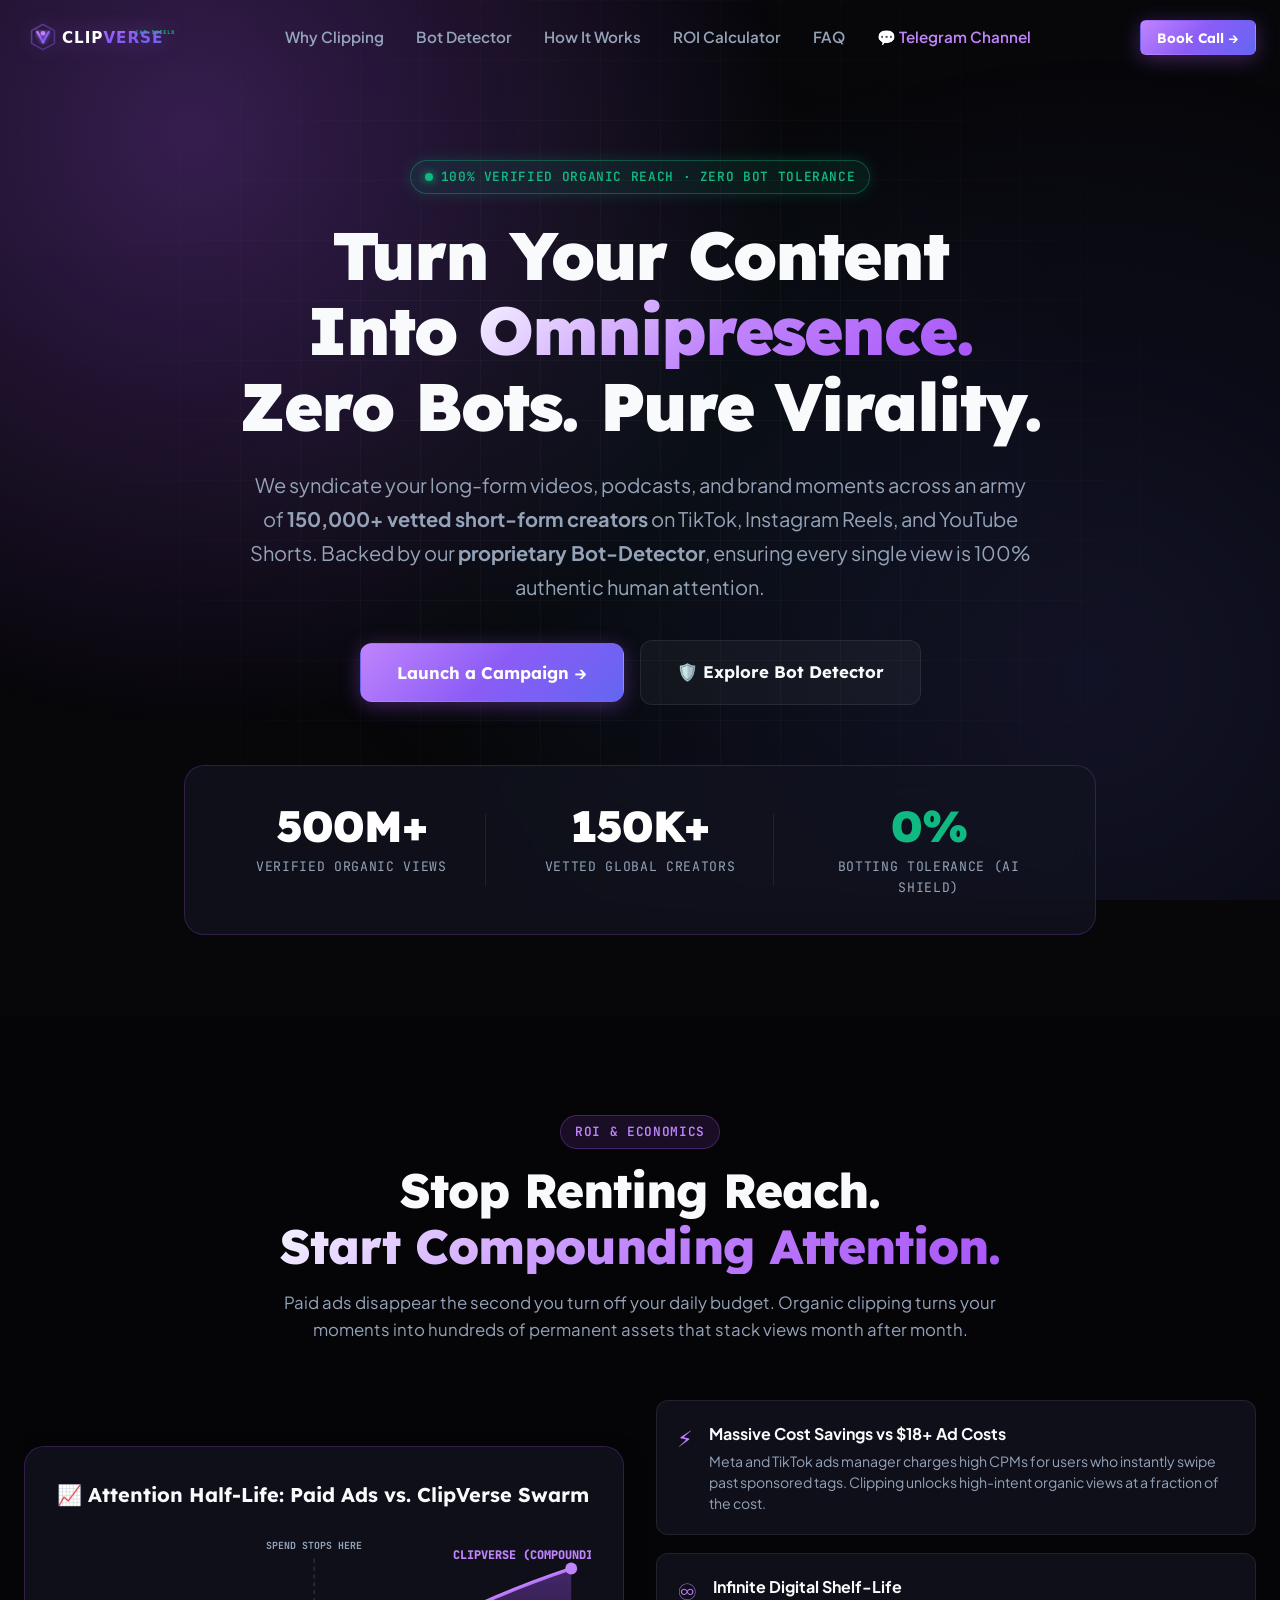
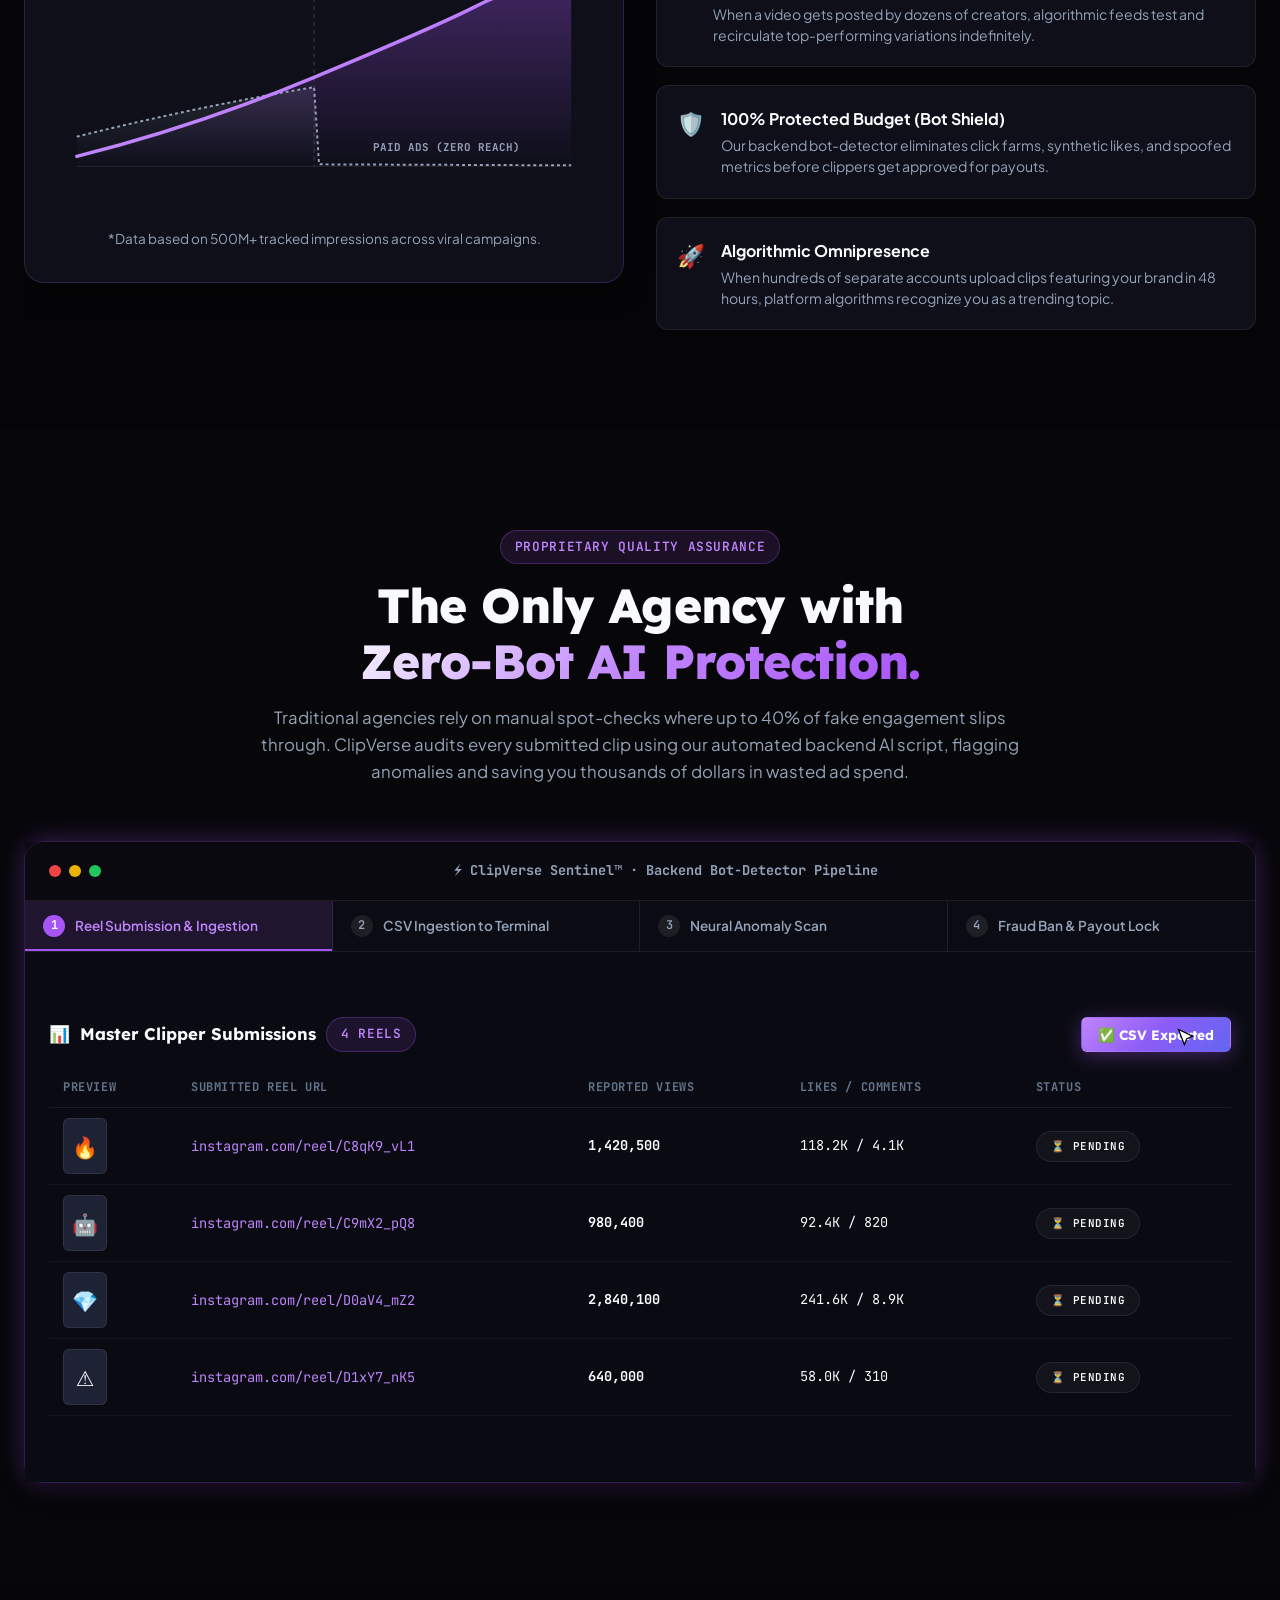
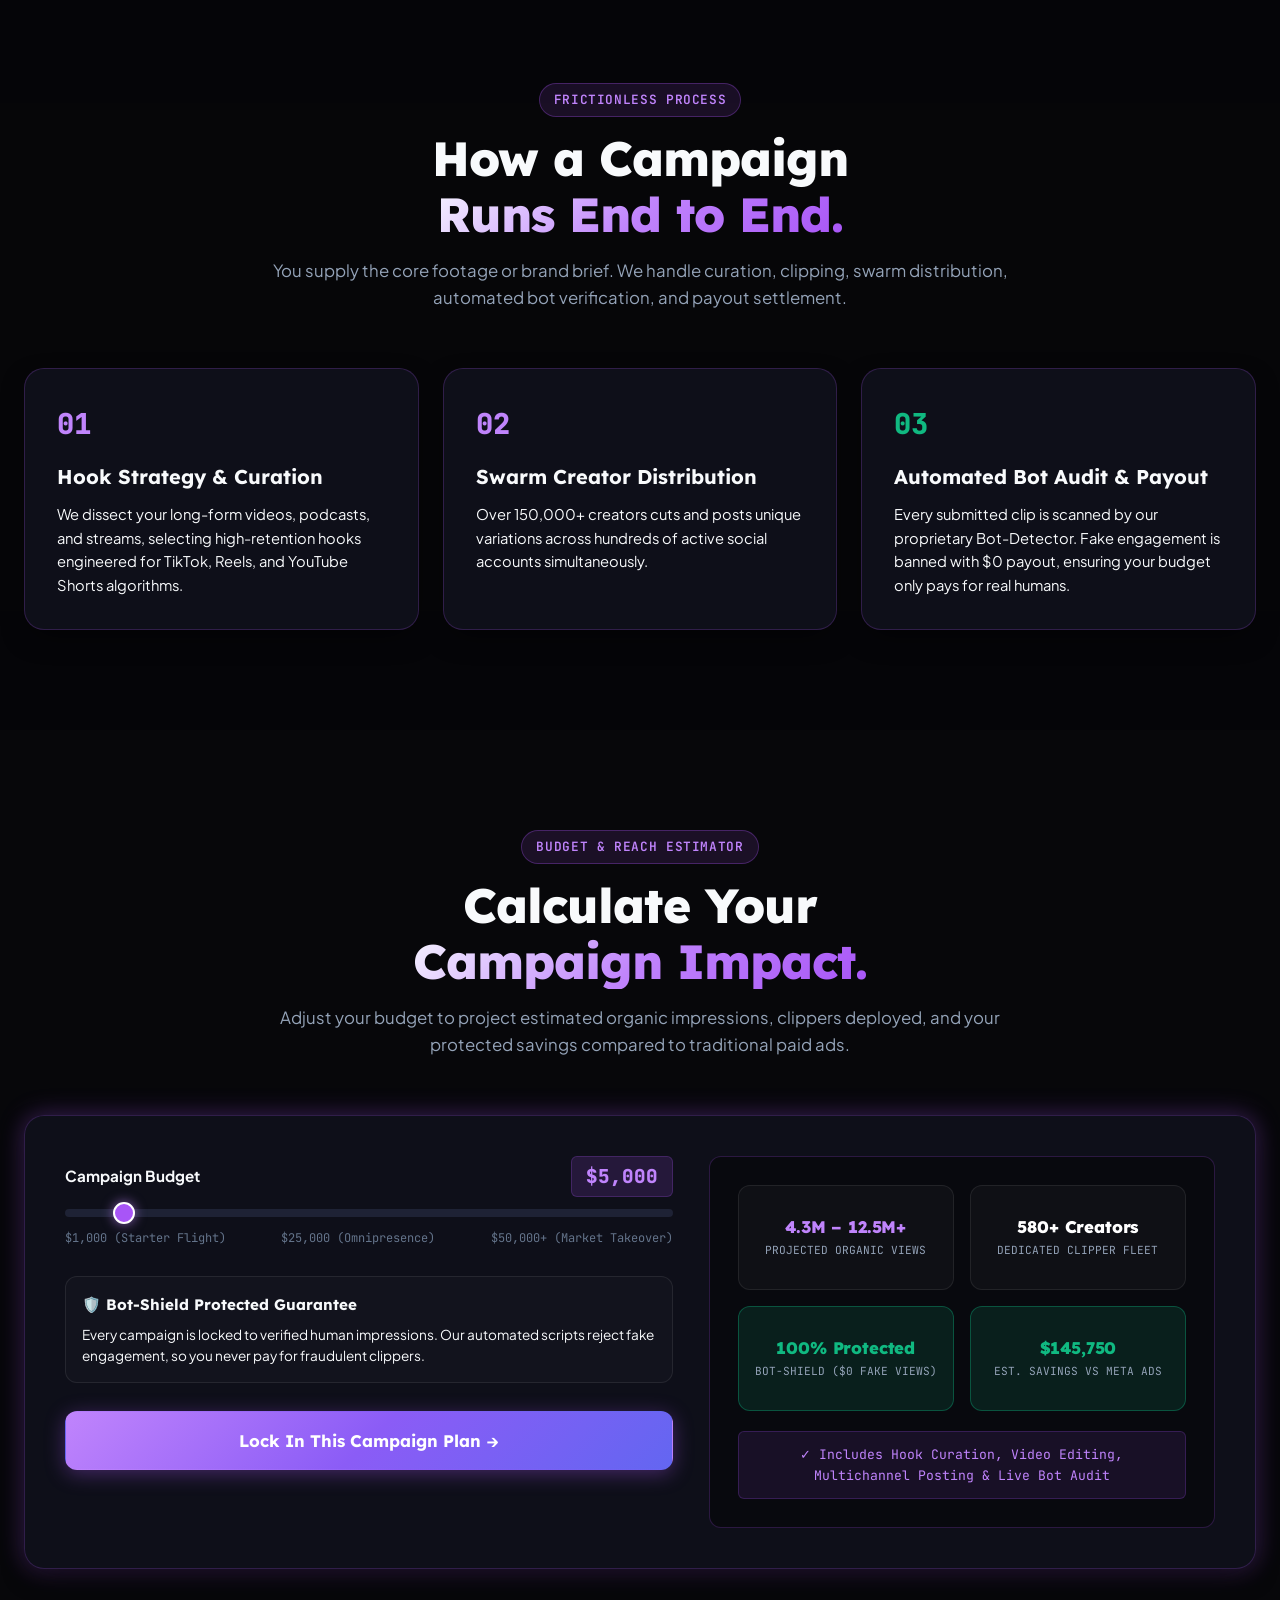
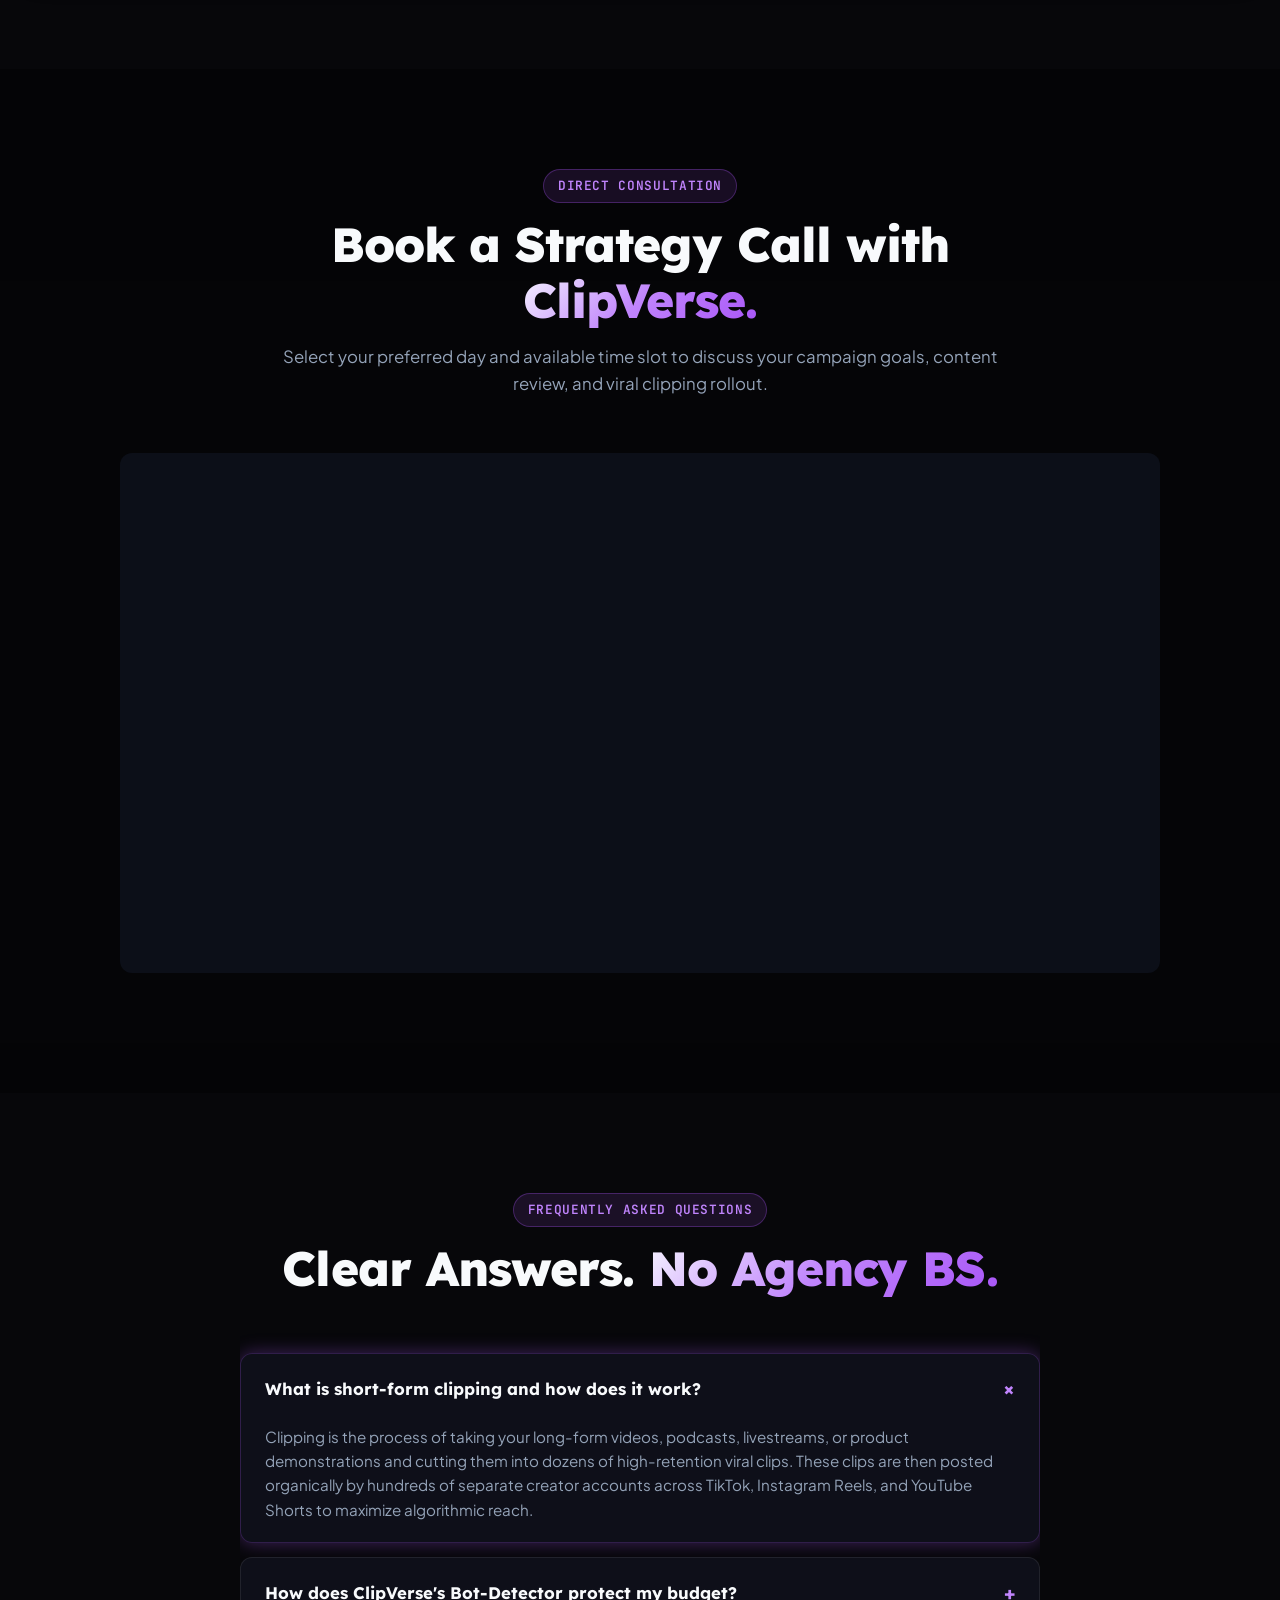
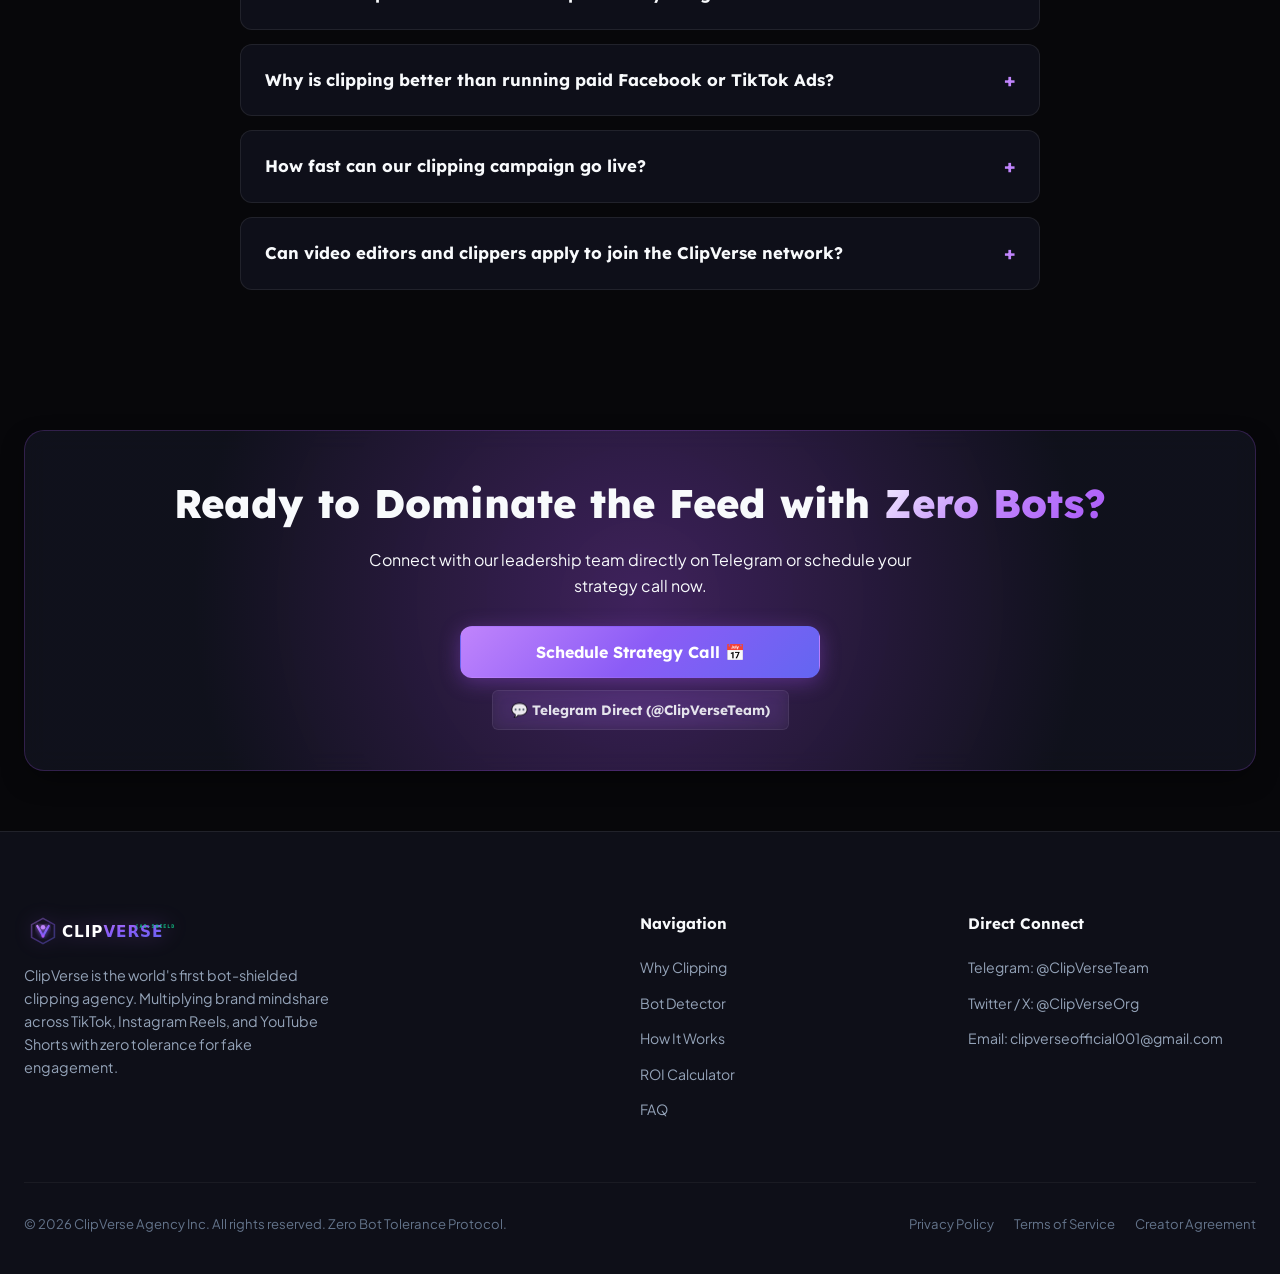
==== commit e5df3db8: "added socials, removed cobalt and emerald theme." ====
--- a/index.html
+++ b/index.html
@@ -30,8 +30,8 @@
     "logo": "https://clipverse.agency/assets/logo-clipverse-violet.svg",
     "description": "Short-form video clipping agency powered by automated bot-detection algorithms.",
     "sameAs": [
-      "https://t.me/ClipVerse",
-      "https://x.com/ClipVerseAgency"
+      "https://t.me/ClipVerseOrg",
+      "https://x.com/ClipVerseOrg"
     ]
   }
   </script>
@@ -56,7 +56,7 @@
         <a href="#how-it-works" class="nav-link">How It Works</a>
         <a href="#calculator" class="nav-link">ROI Calculator</a>
         <a href="#faq" class="nav-link">FAQ</a>
-        <a href="https://t.me/ClipVerse" target="_blank" rel="noopener noreferrer" class="nav-link" style="color:var(--accent-light);">💬 Telegram Channel</a>
+        <a href="https://t.me/ClipVerseOrg" target="_blank" rel="noopener noreferrer" class="nav-link" style="color:var(--accent-light);">💬 Telegram Channel</a>
       </nav>
 
       <!-- Nav Actions -->
@@ -489,8 +489,8 @@
             <button type="button" class="btn btn-primary btn-lg open-scheduler-btn" style="width:100%; padding:15px 24px; font-size:1rem;">
               <span>Schedule Strategy Call 📅</span>
             </button>
-            <a href="https://t.me/ClipVerse" target="_blank" rel="noopener noreferrer" class="btn btn-secondary btn-sm" style="width:auto; padding:8px 18px; font-size:0.85rem; opacity:0.9;">
-              <span>💬 Telegram Direct (@ClipVerse)</span>
+            <a href="https://t.me/ClipVerseTeam" target="_blank" rel="noopener noreferrer" class="btn btn-secondary btn-sm" style="width:auto; padding:8px 18px; font-size:0.85rem; opacity:0.9;">
+              <span>💬 Telegram Direct (@ClipVerseTeam)</span>
             </a>
           </div>
         </div>
@@ -526,9 +526,9 @@
         <div>
           <h4 class="footer-col-title">Direct Connect</h4>
           <ul class="footer-links">
-            <li><a href="https://t.me/ClipVerse" target="_blank">Telegram: @ClipVerse</a></li>
-            <li><a href="https://x.com/ClipVerseAgency" target="_blank">Twitter / X: @ClipVerse</a></li>
-            <li><a href="mailto:contact@clipverse.agency">Email: contact@clipverse.agency</a></li>
+            <li><a href="https://t.me/ClipVerseTeam" target="_blank">Telegram: @ClipVerseTeam</a></li>
+            <li><a href="https://x.com/ClipVerseOrg" target="_blank">Twitter / X: @ClipVerseOrg</a></li>
+            <li><a href="mailto:clipverseofficial001@gmail.com">Email: clipverseofficial001@gmail.com</a></li>
           </ul>
         </div>
       </div>
@@ -559,11 +559,8 @@
         </p>
 
         <div style="display:flex; flex-direction:column; gap:10px; max-width:340px; margin-inline:auto; margin-bottom:18px;">
-          <a id="confirmGCalLink" href="https://calendar.google.com" target="_blank" rel="noopener noreferrer" class="btn btn-primary btn-sm" style="width:100%;">
-            📅 View Google Calendar
-          </a>
-          <a href="https://t.me/ClipVerse" target="_blank" rel="noopener noreferrer" class="btn btn-secondary btn-sm" style="width:100%;">
-            💬 Message Founders on Telegram
+          <a href="https://t.me/ClipVerseTeam" target="_blank" rel="noopener noreferrer" class="btn btn-primary btn-sm" style="width:100%;">
+            💬 Message Team on Telegram
           </a>
         </div>
         
